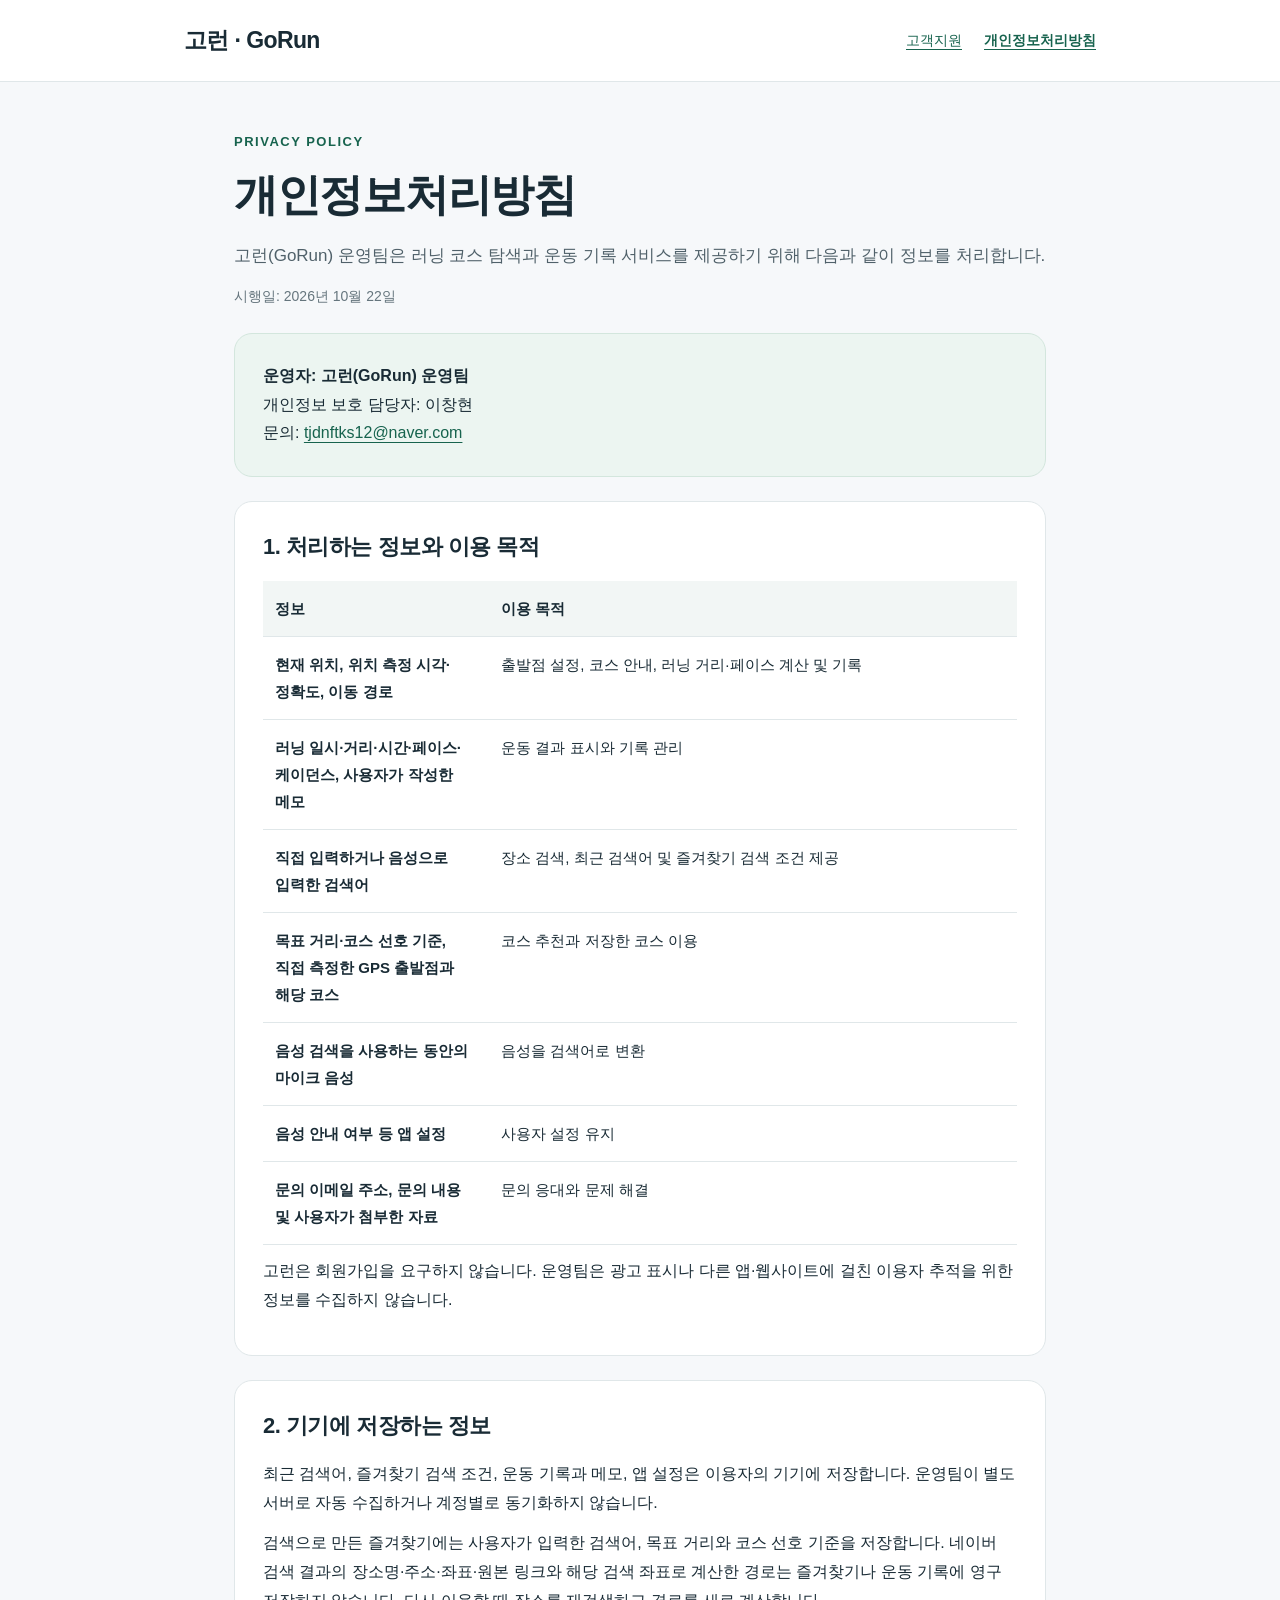
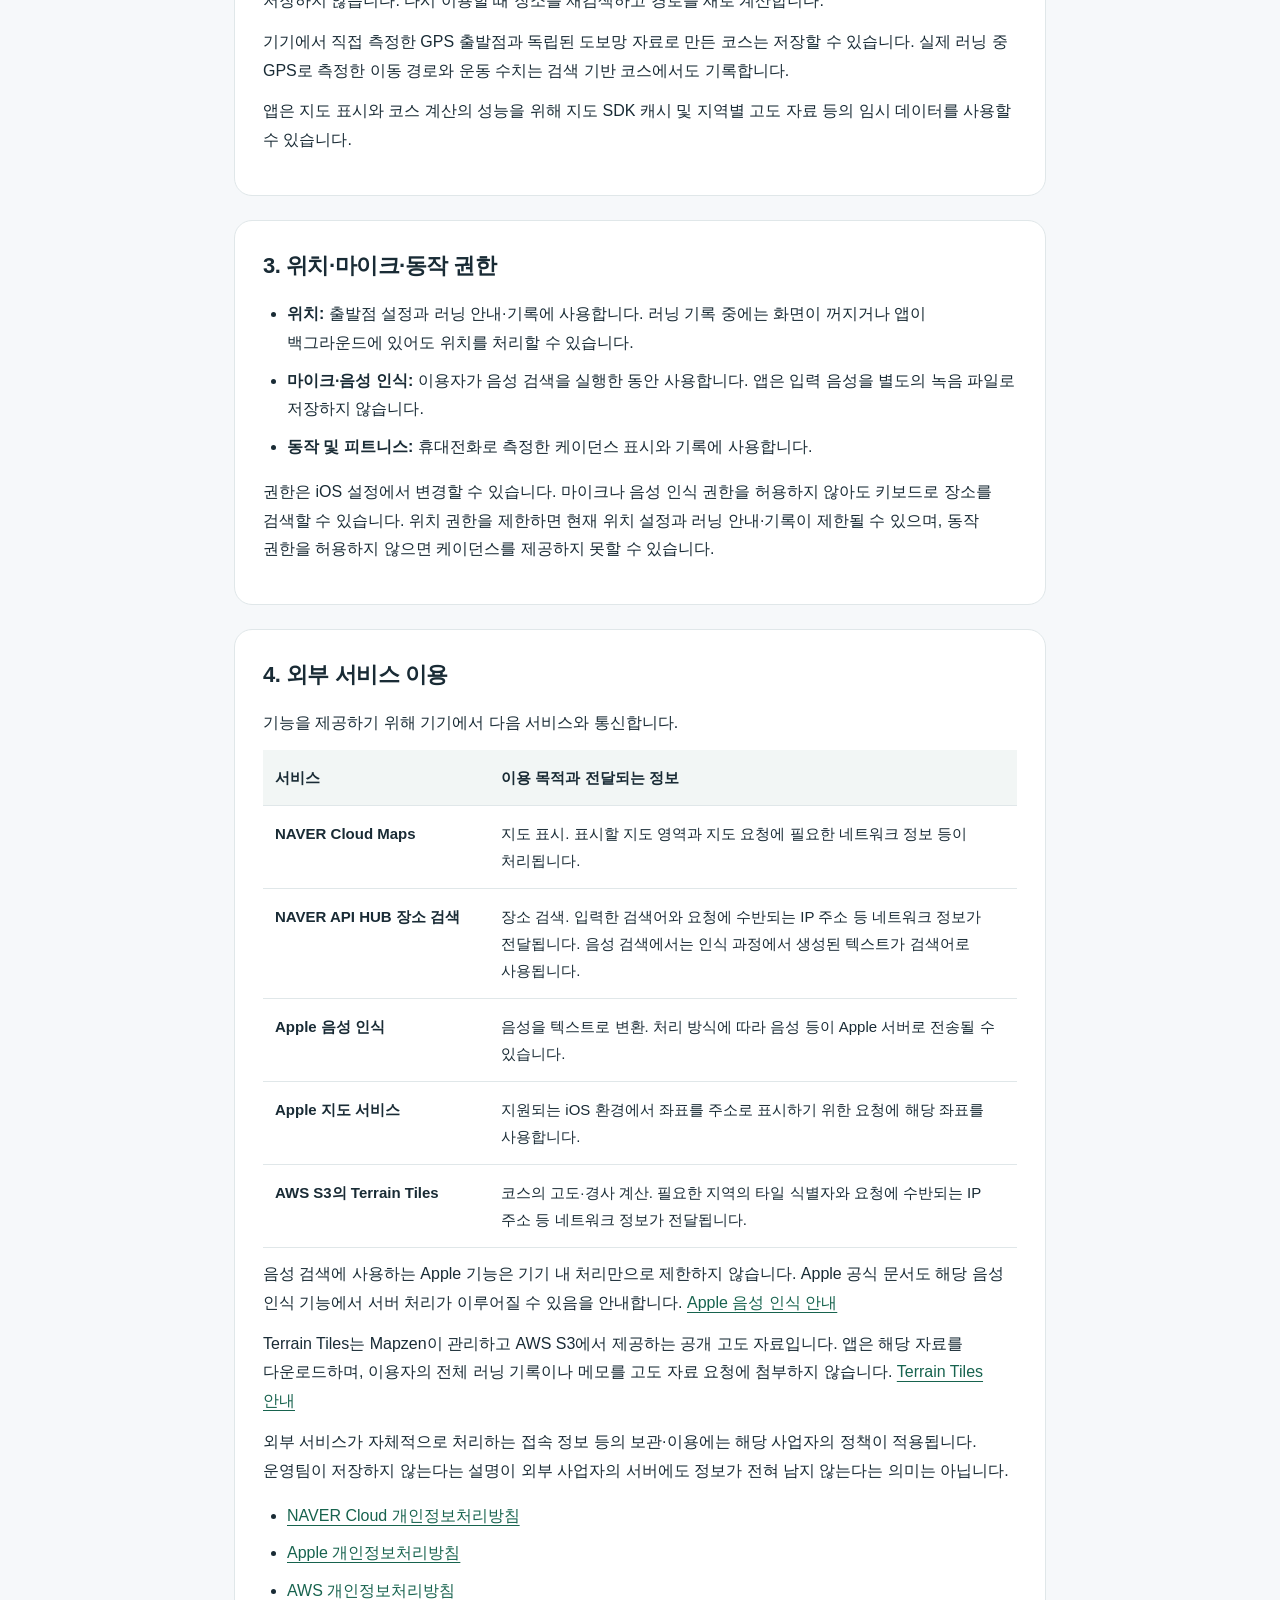
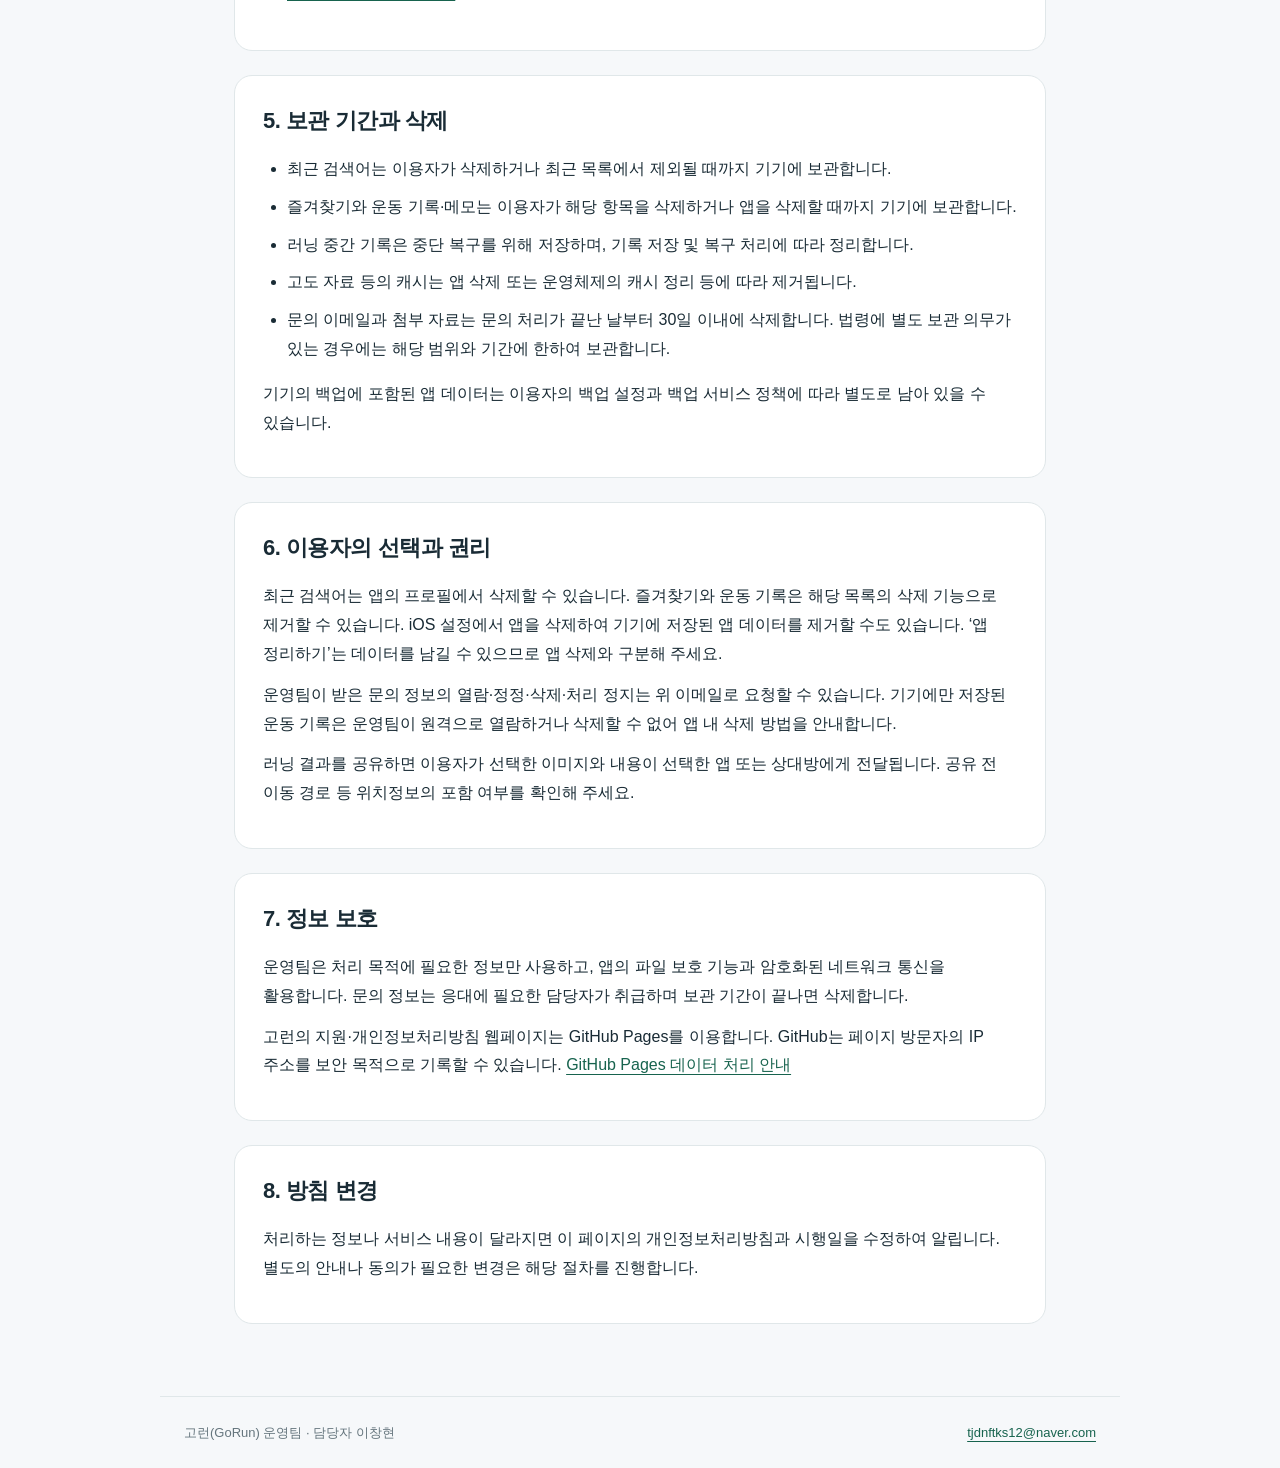
==== privacy.html @ a0dab5b0 "docs: 고런 개인정보처리방침과 고객지원 페이지 공개" ====
<!doctype html>
<html lang="ko"><head><meta charset="utf-8"><meta name="viewport" content="width=device-width, initial-scale=1"><title>개인정보처리방침 · 고런 GoRun</title><meta name="description" content="고런의 위치·음성 검색·운동 기록 처리, 기기 저장과 삭제, 외부 서비스 이용 및 개인정보 문의 안내."><meta name="color-scheme" content="light"><link rel="stylesheet" href="styles.css"></head>
<body><a class="skip" href="#main">본문으로 바로가기</a><header><nav aria-label="주 메뉴"><a class="brand" href="index.html">고런 · GoRun</a><div class="navlinks"><a href="support.html">고객지원</a><a href="privacy.html" aria-current="page">개인정보처리방침</a></div></nav></header><main id="main"><div class="eyebrow">PRIVACY POLICY</div><h1>개인정보처리방침</h1><p class="intro">고런(GoRun) 운영팀은 러닝 코스 탐색과 운동 기록 서비스를 제공하기 위해 다음과 같이 정보를 처리합니다.</p><p class="meta">시행일: 2026년 10월 22일</p><div class="panel contact"><strong>운영자: 고런(GoRun) 운영팀</strong><br>개인정보 보호 담당자: 이창현<br>문의: <a href="mailto:tjdnftks12@naver.com">tjdnftks12@naver.com</a></div><section><h2>1. 처리하는 정보와 이용 목적</h2><div class="scroll"><table><thead><tr><th scope="col">정보</th><th scope="col">이용 목적</th></tr></thead><tbody><tr><td>현재 위치, 위치 측정 시각·정확도, 이동 경로</td><td>출발점 설정, 코스 안내, 러닝 거리·페이스 계산 및 기록</td></tr><tr><td>러닝 일시·거리·시간·페이스·케이던스, 사용자가 작성한 메모</td><td>운동 결과 표시와 기록 관리</td></tr><tr><td>직접 입력하거나 음성으로 입력한 검색어</td><td>장소 검색, 최근 검색어 및 즐겨찾기 검색 조건 제공</td></tr><tr><td>목표 거리·코스 선호 기준, 직접 측정한 GPS 출발점과 해당 코스</td><td>코스 추천과 저장한 코스 이용</td></tr><tr><td>음성 검색을 사용하는 동안의 마이크 음성</td><td>음성을 검색어로 변환</td></tr><tr><td>음성 안내 여부 등 앱 설정</td><td>사용자 설정 유지</td></tr><tr><td>문의 이메일 주소, 문의 내용 및 사용자가 첨부한 자료</td><td>문의 응대와 문제 해결</td></tr></tbody></table></div><p>고런은 회원가입을 요구하지 않습니다. 운영팀은 광고 표시나 다른 앱·웹사이트에 걸친 이용자 추적을 위한 정보를 수집하지 않습니다.</p></section><section><h2>2. 기기에 저장하는 정보</h2><p>최근 검색어, 즐겨찾기 검색 조건, 운동 기록과 메모, 앱 설정은 이용자의 기기에 저장합니다. 운영팀이 별도 서버로 자동 수집하거나 계정별로 동기화하지 않습니다.</p><p>검색으로 만든 즐겨찾기에는 사용자가 입력한 검색어, 목표 거리와 코스 선호 기준을 저장합니다. 네이버 검색 결과의 장소명·주소·좌표·원본 링크와 해당 검색 좌표로 계산한 경로는 즐겨찾기나 운동 기록에 영구 저장하지 않습니다. 다시 이용할 때 장소를 재검색하고 경로를 새로 계산합니다.</p><p>기기에서 직접 측정한 GPS 출발점과 독립된 도보망 자료로 만든 코스는 저장할 수 있습니다. 실제 러닝 중 GPS로 측정한 이동 경로와 운동 수치는 검색 기반 코스에서도 기록합니다.</p><p>앱은 지도 표시와 코스 계산의 성능을 위해 지도 SDK 캐시 및 지역별 고도 자료 등의 임시 데이터를 사용할 수 있습니다.</p></section><section><h2>3. 위치·마이크·동작 권한</h2><ul><li><strong>위치:</strong> 출발점 설정과 러닝 안내·기록에 사용합니다. 러닝 기록 중에는 화면이 꺼지거나 앱이 백그라운드에 있어도 위치를 처리할 수 있습니다.</li><li><strong>마이크·음성 인식:</strong> 이용자가 음성 검색을 실행한 동안 사용합니다. 앱은 입력 음성을 별도의 녹음 파일로 저장하지 않습니다.</li><li><strong>동작 및 피트니스:</strong> 휴대전화로 측정한 케이던스 표시와 기록에 사용합니다.</li></ul><p>권한은 iOS 설정에서 변경할 수 있습니다. 마이크나 음성 인식 권한을 허용하지 않아도 키보드로 장소를 검색할 수 있습니다. 위치 권한을 제한하면 현재 위치 설정과 러닝 안내·기록이 제한될 수 있으며, 동작 권한을 허용하지 않으면 케이던스를 제공하지 못할 수 있습니다.</p></section><section><h2>4. 외부 서비스 이용</h2><p>기능을 제공하기 위해 기기에서 다음 서비스와 통신합니다.</p><div class="scroll"><table><thead><tr><th scope="col">서비스</th><th scope="col">이용 목적과 전달되는 정보</th></tr></thead><tbody>
<tr><td>NAVER Cloud Maps</td><td>지도 표시. 표시할 지도 영역과 지도 요청에 필요한 네트워크 정보 등이 처리됩니다.</td></tr>
<tr><td>NAVER API HUB 장소 검색</td><td>장소 검색. 입력한 검색어와 요청에 수반되는 IP 주소 등 네트워크 정보가 전달됩니다. 음성 검색에서는 인식 과정에서 생성된 텍스트가 검색어로 사용됩니다.</td></tr>
<tr><td>Apple 음성 인식</td><td>음성을 텍스트로 변환. 처리 방식에 따라 음성 등이 Apple 서버로 전송될 수 있습니다.</td></tr>
<tr><td>Apple 지도 서비스</td><td>지원되는 iOS 환경에서 좌표를 주소로 표시하기 위한 요청에 해당 좌표를 사용합니다.</td></tr>
<tr><td>AWS S3의 Terrain Tiles</td><td>코스의 고도·경사 계산. 필요한 지역의 타일 식별자와 요청에 수반되는 IP 주소 등 네트워크 정보가 전달됩니다.</td></tr>
</tbody></table></div><p>음성 검색에 사용하는 Apple 기능은 기기 내 처리만으로 제한하지 않습니다. Apple 공식 문서도 해당 음성 인식 기능에서 서버 처리가 이루어질 수 있음을 안내합니다. <a href="https://developer.apple.com/documentation/speech/asking-permission-to-use-speech-recognition">Apple 음성 인식 안내</a></p><p>Terrain Tiles는 Mapzen이 관리하고 AWS S3에서 제공하는 공개 고도 자료입니다. 앱은 해당 자료를 다운로드하며, 이용자의 전체 러닝 기록이나 메모를 고도 자료 요청에 첨부하지 않습니다. <a href="https://registry.opendata.aws/terrain-tiles/">Terrain Tiles 안내</a></p><p>외부 서비스가 자체적으로 처리하는 접속 정보 등의 보관·이용에는 해당 사업자의 정책이 적용됩니다. 운영팀이 저장하지 않는다는 설명이 외부 사업자의 서버에도 정보가 전혀 남지 않는다는 의미는 아닙니다.</p><ul><li><a href="https://privacy.navercloudcorp.com/ko/ncp/PrivacyPolicy/ncp-g">NAVER Cloud 개인정보처리방침</a></li><li><a href="https://www.apple.com/legal/privacy/kr/">Apple 개인정보처리방침</a></li><li><a href="https://aws.amazon.com/privacy/">AWS 개인정보처리방침</a></li></ul></section><section><h2>5. 보관 기간과 삭제</h2><ul><li>최근 검색어는 이용자가 삭제하거나 최근 목록에서 제외될 때까지 기기에 보관합니다.</li><li>즐겨찾기와 운동 기록·메모는 이용자가 해당 항목을 삭제하거나 앱을 삭제할 때까지 기기에 보관합니다.</li><li>러닝 중간 기록은 중단 복구를 위해 저장하며, 기록 저장 및 복구 처리에 따라 정리합니다.</li><li>고도 자료 등의 캐시는 앱 삭제 또는 운영체제의 캐시 정리 등에 따라 제거됩니다.</li><li>문의 이메일과 첨부 자료는 문의 처리가 끝난 날부터 30일 이내에 삭제합니다. 법령에 별도 보관 의무가 있는 경우에는 해당 범위와 기간에 한하여 보관합니다.</li></ul><p>기기의 백업에 포함된 앱 데이터는 이용자의 백업 설정과 백업 서비스 정책에 따라 별도로 남아 있을 수 있습니다.</p></section><section><h2>6. 이용자의 선택과 권리</h2><p>최근 검색어는 앱의 프로필에서 삭제할 수 있습니다. 즐겨찾기와 운동 기록은 해당 목록의 삭제 기능으로 제거할 수 있습니다. iOS 설정에서 앱을 삭제하여 기기에 저장된 앱 데이터를 제거할 수도 있습니다. ‘앱 정리하기’는 데이터를 남길 수 있으므로 앱 삭제와 구분해 주세요.</p><p>운영팀이 받은 문의 정보의 열람·정정·삭제·처리 정지는 위 이메일로 요청할 수 있습니다. 기기에만 저장된 운동 기록은 운영팀이 원격으로 열람하거나 삭제할 수 없어 앱 내 삭제 방법을 안내합니다.</p><p>러닝 결과를 공유하면 이용자가 선택한 이미지와 내용이 선택한 앱 또는 상대방에게 전달됩니다. 공유 전 이동 경로 등 위치정보의 포함 여부를 확인해 주세요.</p></section><section><h2>7. 정보 보호</h2><p>운영팀은 처리 목적에 필요한 정보만 사용하고, 앱의 파일 보호 기능과 암호화된 네트워크 통신을 활용합니다. 문의 정보는 응대에 필요한 담당자가 취급하며 보관 기간이 끝나면 삭제합니다.</p><p>고런의 지원·개인정보처리방침 웹페이지는 GitHub Pages를 이용합니다. GitHub는 페이지 방문자의 IP 주소를 보안 목적으로 기록할 수 있습니다. <a href="https://docs.github.com/en/pages/getting-started-with-github-pages/what-is-github-pages#data-collection">GitHub Pages 데이터 처리 안내</a></p></section><section><h2>8. 방침 변경</h2><p>처리하는 정보나 서비스 내용이 달라지면 이 페이지의 개인정보처리방침과 시행일을 수정하여 알립니다. 별도의 안내나 동의가 필요한 변경은 해당 절차를 진행합니다.</p></section></main><footer><span>고런(GoRun) 운영팀 · 담당자 이창현</span><a href="mailto:tjdnftks12@naver.com">tjdnftks12@naver.com</a></footer></body></html>
---- styles.css ----
*{box-sizing:border-box}html{scroll-behavior:smooth}body{margin:0;background:#f6f8fa;color:#192b35;font-family:-apple-system,BlinkMacSystemFont,"Apple SD Gothic Neo","Malgun Gothic",sans-serif;line-height:1.8;word-break:keep-all}a{color:#17634e;text-underline-offset:4px;overflow-wrap:anywhere}a:hover{color:#0d4234}a:focus-visible,summary:focus-visible{outline:3px solid #267e67;outline-offset:5px}header{background:#fff;border-bottom:1px solid #e0e7e9}nav{max-width:960px;margin:auto;padding:20px 24px;display:flex;align-items:center;justify-content:space-between;gap:20px;flex-wrap:wrap}.brand{font-weight:800;font-size:23px;letter-spacing:-.6px;text-decoration:none;color:#192b35}.navlinks{display:flex;gap:22px;font-size:14px}.navlinks a[aria-current=page]{font-weight:700}main{max-width:860px;margin:48px auto 72px;padding:0 24px}h1{font-size:clamp(30px,5vw,44px);letter-spacing:-1.3px;line-height:1.3;margin:12px 0 18px}h2{font-size:22px;line-height:1.5;letter-spacing:-.5px;margin:0 0 18px}h3{font-size:17px;margin:24px 0 10px}p{margin:12px 0}.eyebrow{color:#17634e;font-size:13px;font-weight:750;letter-spacing:1.5px}.intro{color:#50616a;font-size:17px}.meta{color:#65757d;font-size:14px}.panel,section{background:#fff;border:1px solid #e0e7e9;border-radius:18px;padding:28px;margin-top:24px}.contact{background:#ecf5f1;border-color:#d3e6dd}.email{font-size:clamp(19px,4vw,24px);font-weight:700}.grid{display:grid;grid-template-columns:1fr 1fr;gap:20px;margin-top:30px}.grid .panel{margin:0;text-decoration:none}.grid p{color:#50616a;font-size:15px}.arrow{font-size:22px}.scroll{overflow-x:auto}table{border-collapse:collapse;width:100%;font-size:15px}th,td{text-align:left;vertical-align:top;padding:14px 12px;border-bottom:1px solid #e0e7e9}th{background:#f2f6f5;font-weight:650}td:first-child{min-width:135px;width:30%;font-weight:600}ul,ol{padding-left:24px}li{margin:9px 0}details{border-top:1px solid #e0e7e9;padding:17px 0}details:last-child{padding-bottom:0}summary{font-size:17px;font-weight:650;cursor:pointer}details p{color:#50616a}.notice{border-left:3px solid #267e67;padding:8px 16px;background:#f3f8f5;color:#50616a;font-size:14px}footer{max-width:960px;margin:auto;padding:24px;border-top:1px solid #e0e7e9;color:#65757d;font-size:13px;display:flex;justify-content:space-between;gap:12px;flex-wrap:wrap}.skip{position:absolute;left:16px;top:-80px;padding:10px;background:#fff;z-index:3}.skip:focus{top:12px}@media(max-width:600px){main{margin-top:30px;padding:0 18px}section,.panel{padding:22px 18px;border-radius:14px}.grid{grid-template-columns:1fr}.navlinks{gap:16px}nav{padding:16px 18px}h2{font-size:20px}th,td{padding:12px 8px;font-size:14px}}@media(prefers-reduced-motion:reduce){html{scroll-behavior:auto}}
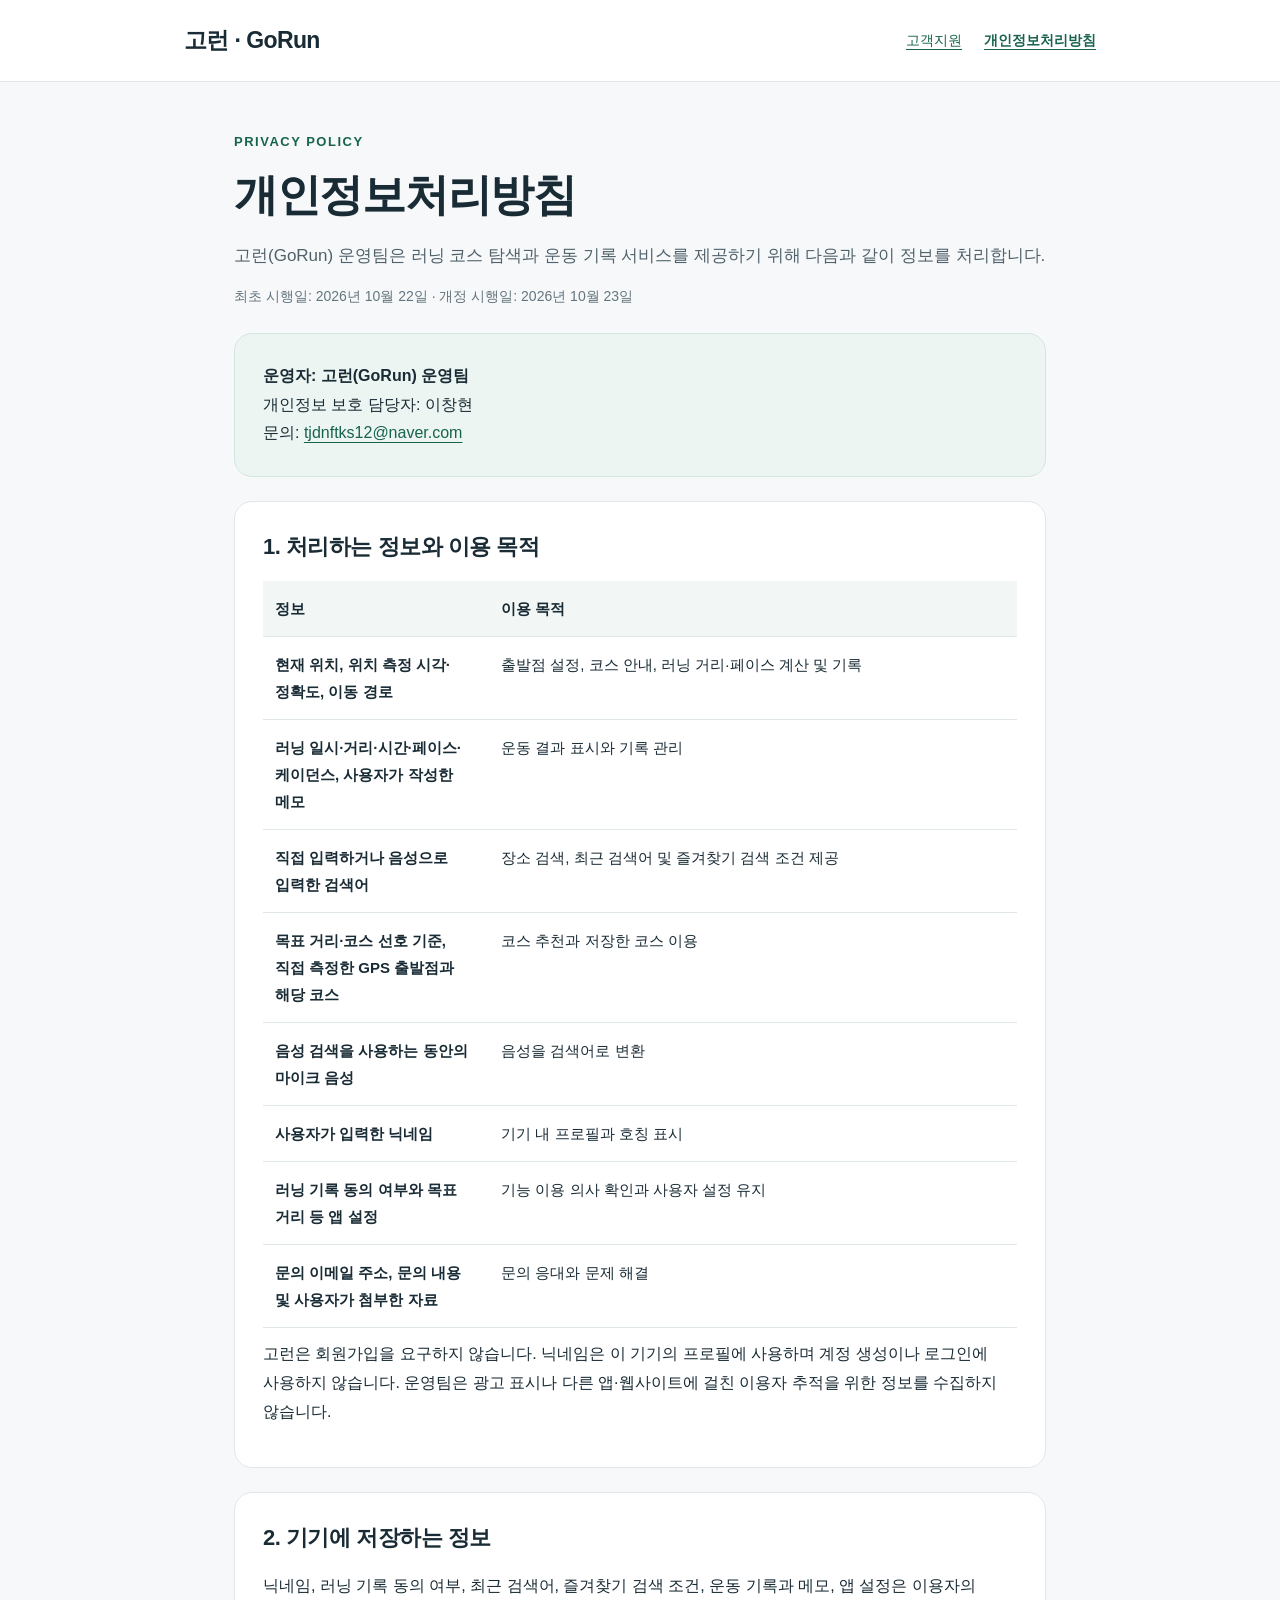
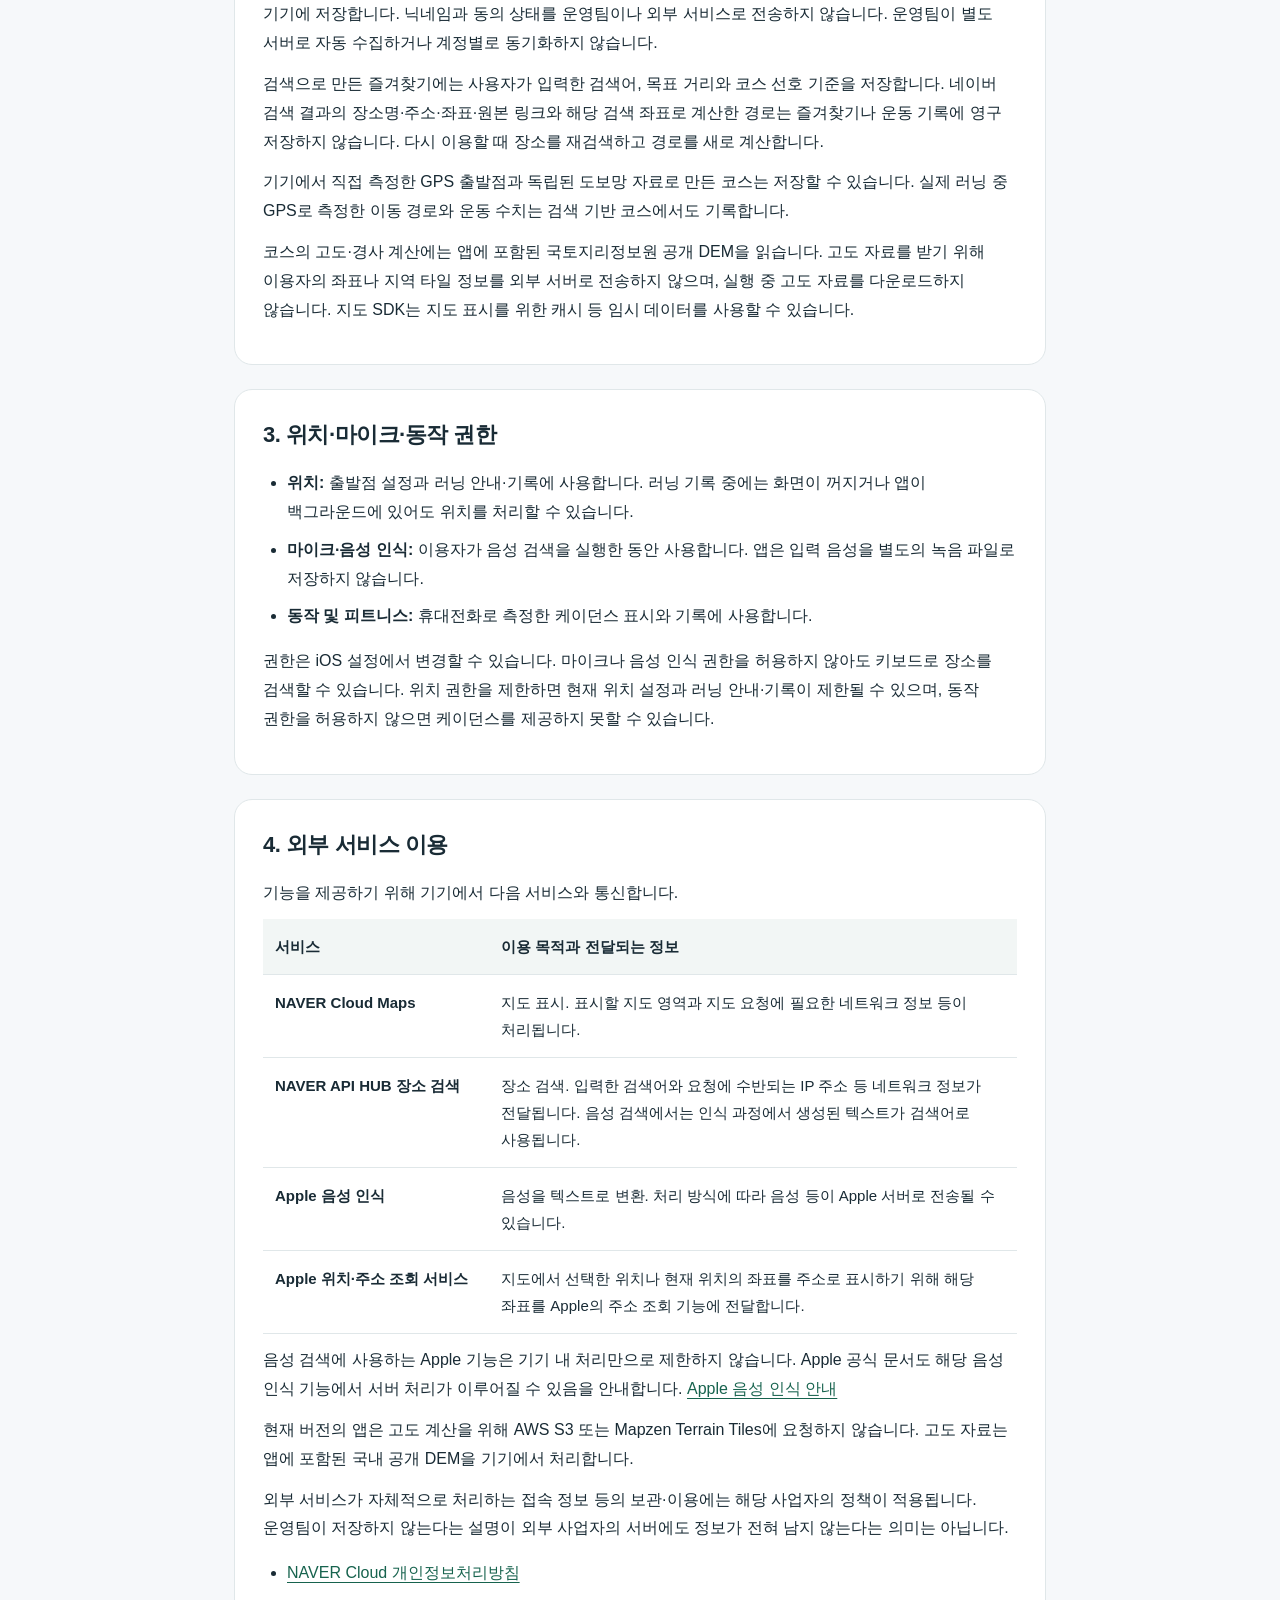
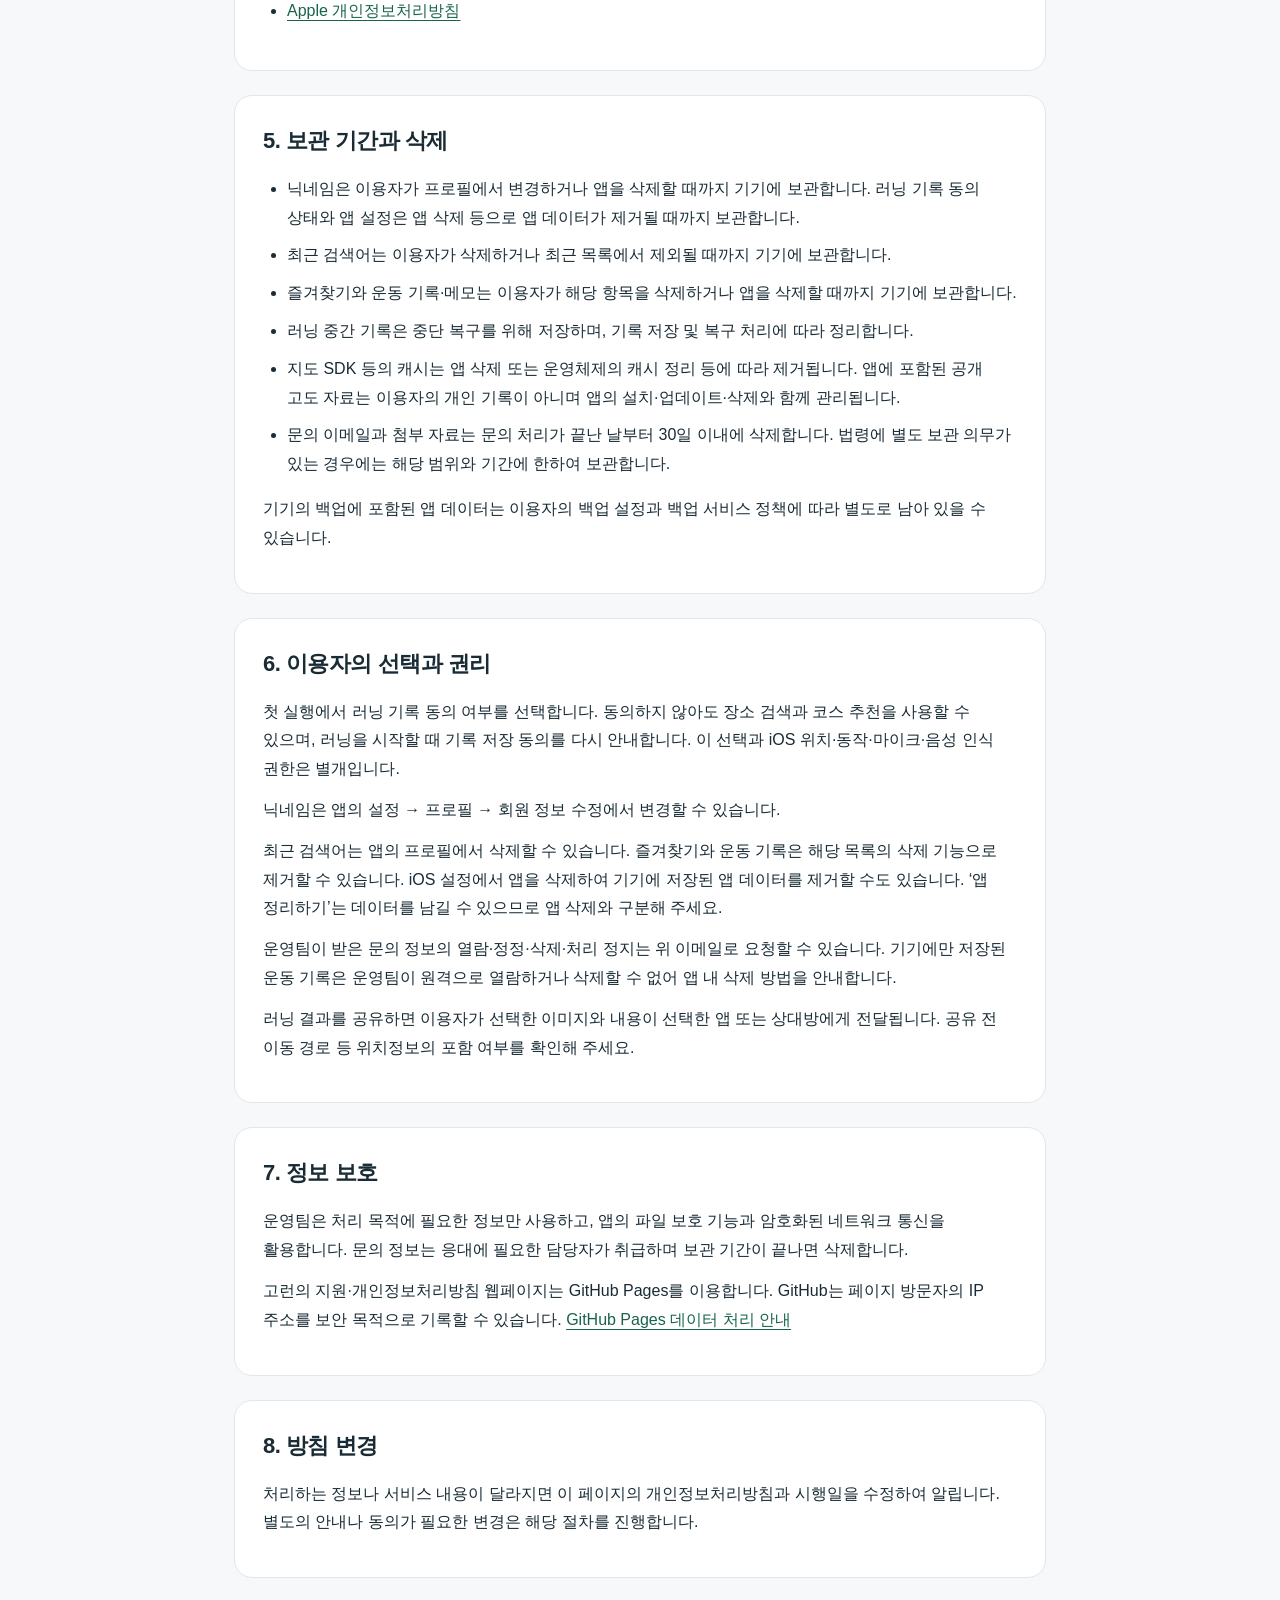
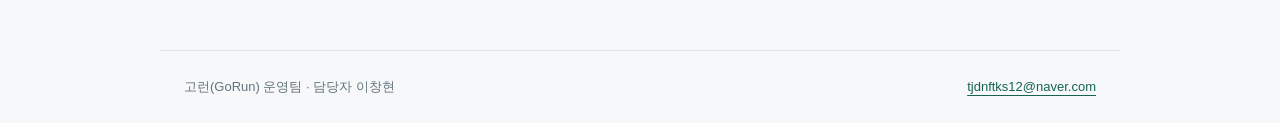
==== commit b40267f4: "docs: 현재 앱의 닉네임·동의·국내 고도 자료 안내 반영" ====
--- a/privacy.html
+++ b/privacy.html
@@ -1,9 +1,8 @@
 <!doctype html>
 <html lang="ko"><head><meta charset="utf-8"><meta name="viewport" content="width=device-width, initial-scale=1"><title>개인정보처리방침 · 고런 GoRun</title><meta name="description" content="고런의 위치·음성 검색·운동 기록 처리, 기기 저장과 삭제, 외부 서비스 이용 및 개인정보 문의 안내."><meta name="color-scheme" content="light"><link rel="stylesheet" href="styles.css"></head>
-<body><a class="skip" href="#main">본문으로 바로가기</a><header><nav aria-label="주 메뉴"><a class="brand" href="index.html">고런 · GoRun</a><div class="navlinks"><a href="support.html">고객지원</a><a href="privacy.html" aria-current="page">개인정보처리방침</a></div></nav></header><main id="main"><div class="eyebrow">PRIVACY POLICY</div><h1>개인정보처리방침</h1><p class="intro">고런(GoRun) 운영팀은 러닝 코스 탐색과 운동 기록 서비스를 제공하기 위해 다음과 같이 정보를 처리합니다.</p><p class="meta">시행일: 2026년 10월 22일</p><div class="panel contact"><strong>운영자: 고런(GoRun) 운영팀</strong><br>개인정보 보호 담당자: 이창현<br>문의: <a href="mailto:tjdnftks12@naver.com">tjdnftks12@naver.com</a></div><section><h2>1. 처리하는 정보와 이용 목적</h2><div class="scroll"><table><thead><tr><th scope="col">정보</th><th scope="col">이용 목적</th></tr></thead><tbody><tr><td>현재 위치, 위치 측정 시각·정확도, 이동 경로</td><td>출발점 설정, 코스 안내, 러닝 거리·페이스 계산 및 기록</td></tr><tr><td>러닝 일시·거리·시간·페이스·케이던스, 사용자가 작성한 메모</td><td>운동 결과 표시와 기록 관리</td></tr><tr><td>직접 입력하거나 음성으로 입력한 검색어</td><td>장소 검색, 최근 검색어 및 즐겨찾기 검색 조건 제공</td></tr><tr><td>목표 거리·코스 선호 기준, 직접 측정한 GPS 출발점과 해당 코스</td><td>코스 추천과 저장한 코스 이용</td></tr><tr><td>음성 검색을 사용하는 동안의 마이크 음성</td><td>음성을 검색어로 변환</td></tr><tr><td>음성 안내 여부 등 앱 설정</td><td>사용자 설정 유지</td></tr><tr><td>문의 이메일 주소, 문의 내용 및 사용자가 첨부한 자료</td><td>문의 응대와 문제 해결</td></tr></tbody></table></div><p>고런은 회원가입을 요구하지 않습니다. 운영팀은 광고 표시나 다른 앱·웹사이트에 걸친 이용자 추적을 위한 정보를 수집하지 않습니다.</p></section><section><h2>2. 기기에 저장하는 정보</h2><p>최근 검색어, 즐겨찾기 검색 조건, 운동 기록과 메모, 앱 설정은 이용자의 기기에 저장합니다. 운영팀이 별도 서버로 자동 수집하거나 계정별로 동기화하지 않습니다.</p><p>검색으로 만든 즐겨찾기에는 사용자가 입력한 검색어, 목표 거리와 코스 선호 기준을 저장합니다. 네이버 검색 결과의 장소명·주소·좌표·원본 링크와 해당 검색 좌표로 계산한 경로는 즐겨찾기나 운동 기록에 영구 저장하지 않습니다. 다시 이용할 때 장소를 재검색하고 경로를 새로 계산합니다.</p><p>기기에서 직접 측정한 GPS 출발점과 독립된 도보망 자료로 만든 코스는 저장할 수 있습니다. 실제 러닝 중 GPS로 측정한 이동 경로와 운동 수치는 검색 기반 코스에서도 기록합니다.</p><p>앱은 지도 표시와 코스 계산의 성능을 위해 지도 SDK 캐시 및 지역별 고도 자료 등의 임시 데이터를 사용할 수 있습니다.</p></section><section><h2>3. 위치·마이크·동작 권한</h2><ul><li><strong>위치:</strong> 출발점 설정과 러닝 안내·기록에 사용합니다. 러닝 기록 중에는 화면이 꺼지거나 앱이 백그라운드에 있어도 위치를 처리할 수 있습니다.</li><li><strong>마이크·음성 인식:</strong> 이용자가 음성 검색을 실행한 동안 사용합니다. 앱은 입력 음성을 별도의 녹음 파일로 저장하지 않습니다.</li><li><strong>동작 및 피트니스:</strong> 휴대전화로 측정한 케이던스 표시와 기록에 사용합니다.</li></ul><p>권한은 iOS 설정에서 변경할 수 있습니다. 마이크나 음성 인식 권한을 허용하지 않아도 키보드로 장소를 검색할 수 있습니다. 위치 권한을 제한하면 현재 위치 설정과 러닝 안내·기록이 제한될 수 있으며, 동작 권한을 허용하지 않으면 케이던스를 제공하지 못할 수 있습니다.</p></section><section><h2>4. 외부 서비스 이용</h2><p>기능을 제공하기 위해 기기에서 다음 서비스와 통신합니다.</p><div class="scroll"><table><thead><tr><th scope="col">서비스</th><th scope="col">이용 목적과 전달되는 정보</th></tr></thead><tbody>
+<body><a class="skip" href="#main">본문으로 바로가기</a><header><nav aria-label="주 메뉴"><a class="brand" href="index.html">고런 · GoRun</a><div class="navlinks"><a href="support.html">고객지원</a><a href="privacy.html" aria-current="page">개인정보처리방침</a></div></nav></header><main id="main"><div class="eyebrow">PRIVACY POLICY</div><h1>개인정보처리방침</h1><p class="intro">고런(GoRun) 운영팀은 러닝 코스 탐색과 운동 기록 서비스를 제공하기 위해 다음과 같이 정보를 처리합니다.</p><p class="meta">최초 시행일: 2026년 10월 22일 · 개정 시행일: 2026년 10월 23일</p><div class="panel contact"><strong>운영자: 고런(GoRun) 운영팀</strong><br>개인정보 보호 담당자: 이창현<br>문의: <a href="mailto:tjdnftks12@naver.com">tjdnftks12@naver.com</a></div><section><h2>1. 처리하는 정보와 이용 목적</h2><div class="scroll"><table><thead><tr><th scope="col">정보</th><th scope="col">이용 목적</th></tr></thead><tbody><tr><td>현재 위치, 위치 측정 시각·정확도, 이동 경로</td><td>출발점 설정, 코스 안내, 러닝 거리·페이스 계산 및 기록</td></tr><tr><td>러닝 일시·거리·시간·페이스·케이던스, 사용자가 작성한 메모</td><td>운동 결과 표시와 기록 관리</td></tr><tr><td>직접 입력하거나 음성으로 입력한 검색어</td><td>장소 검색, 최근 검색어 및 즐겨찾기 검색 조건 제공</td></tr><tr><td>목표 거리·코스 선호 기준, 직접 측정한 GPS 출발점과 해당 코스</td><td>코스 추천과 저장한 코스 이용</td></tr><tr><td>음성 검색을 사용하는 동안의 마이크 음성</td><td>음성을 검색어로 변환</td></tr><tr><td>사용자가 입력한 닉네임</td><td>기기 내 프로필과 호칭 표시</td></tr><tr><td>러닝 기록 동의 여부와 목표 거리 등 앱 설정</td><td>기능 이용 의사 확인과 사용자 설정 유지</td></tr><tr><td>문의 이메일 주소, 문의 내용 및 사용자가 첨부한 자료</td><td>문의 응대와 문제 해결</td></tr></tbody></table></div><p>고런은 회원가입을 요구하지 않습니다. 닉네임은 이 기기의 프로필에 사용하며 계정 생성이나 로그인에 사용하지 않습니다. 운영팀은 광고 표시나 다른 앱·웹사이트에 걸친 이용자 추적을 위한 정보를 수집하지 않습니다.</p></section><section><h2>2. 기기에 저장하는 정보</h2><p>닉네임, 러닝 기록 동의 여부, 최근 검색어, 즐겨찾기 검색 조건, 운동 기록과 메모, 앱 설정은 이용자의 기기에 저장합니다. 닉네임과 동의 상태를 운영팀이나 외부 서비스로 전송하지 않습니다. 운영팀이 별도 서버로 자동 수집하거나 계정별로 동기화하지 않습니다.</p><p>검색으로 만든 즐겨찾기에는 사용자가 입력한 검색어, 목표 거리와 코스 선호 기준을 저장합니다. 네이버 검색 결과의 장소명·주소·좌표·원본 링크와 해당 검색 좌표로 계산한 경로는 즐겨찾기나 운동 기록에 영구 저장하지 않습니다. 다시 이용할 때 장소를 재검색하고 경로를 새로 계산합니다.</p><p>기기에서 직접 측정한 GPS 출발점과 독립된 도보망 자료로 만든 코스는 저장할 수 있습니다. 실제 러닝 중 GPS로 측정한 이동 경로와 운동 수치는 검색 기반 코스에서도 기록합니다.</p><p>코스의 고도·경사 계산에는 앱에 포함된 국토지리정보원 공개 DEM을 읽습니다. 고도 자료를 받기 위해 이용자의 좌표나 지역 타일 정보를 외부 서버로 전송하지 않으며, 실행 중 고도 자료를 다운로드하지 않습니다. 지도 SDK는 지도 표시를 위한 캐시 등 임시 데이터를 사용할 수 있습니다.</p></section><section><h2>3. 위치·마이크·동작 권한</h2><ul><li><strong>위치:</strong> 출발점 설정과 러닝 안내·기록에 사용합니다. 러닝 기록 중에는 화면이 꺼지거나 앱이 백그라운드에 있어도 위치를 처리할 수 있습니다.</li><li><strong>마이크·음성 인식:</strong> 이용자가 음성 검색을 실행한 동안 사용합니다. 앱은 입력 음성을 별도의 녹음 파일로 저장하지 않습니다.</li><li><strong>동작 및 피트니스:</strong> 휴대전화로 측정한 케이던스 표시와 기록에 사용합니다.</li></ul><p>권한은 iOS 설정에서 변경할 수 있습니다. 마이크나 음성 인식 권한을 허용하지 않아도 키보드로 장소를 검색할 수 있습니다. 위치 권한을 제한하면 현재 위치 설정과 러닝 안내·기록이 제한될 수 있으며, 동작 권한을 허용하지 않으면 케이던스를 제공하지 못할 수 있습니다.</p></section><section><h2>4. 외부 서비스 이용</h2><p>기능을 제공하기 위해 기기에서 다음 서비스와 통신합니다.</p><div class="scroll"><table><thead><tr><th scope="col">서비스</th><th scope="col">이용 목적과 전달되는 정보</th></tr></thead><tbody>
 <tr><td>NAVER Cloud Maps</td><td>지도 표시. 표시할 지도 영역과 지도 요청에 필요한 네트워크 정보 등이 처리됩니다.</td></tr>
 <tr><td>NAVER API HUB 장소 검색</td><td>장소 검색. 입력한 검색어와 요청에 수반되는 IP 주소 등 네트워크 정보가 전달됩니다. 음성 검색에서는 인식 과정에서 생성된 텍스트가 검색어로 사용됩니다.</td></tr>
 <tr><td>Apple 음성 인식</td><td>음성을 텍스트로 변환. 처리 방식에 따라 음성 등이 Apple 서버로 전송될 수 있습니다.</td></tr>
-<tr><td>Apple 지도 서비스</td><td>지원되는 iOS 환경에서 좌표를 주소로 표시하기 위한 요청에 해당 좌표를 사용합니다.</td></tr>
-<tr><td>AWS S3의 Terrain Tiles</td><td>코스의 고도·경사 계산. 필요한 지역의 타일 식별자와 요청에 수반되는 IP 주소 등 네트워크 정보가 전달됩니다.</td></tr>
-</tbody></table></div><p>음성 검색에 사용하는 Apple 기능은 기기 내 처리만으로 제한하지 않습니다. Apple 공식 문서도 해당 음성 인식 기능에서 서버 처리가 이루어질 수 있음을 안내합니다. <a href="https://developer.apple.com/documentation/speech/asking-permission-to-use-speech-recognition">Apple 음성 인식 안내</a></p><p>Terrain Tiles는 Mapzen이 관리하고 AWS S3에서 제공하는 공개 고도 자료입니다. 앱은 해당 자료를 다운로드하며, 이용자의 전체 러닝 기록이나 메모를 고도 자료 요청에 첨부하지 않습니다. <a href="https://registry.opendata.aws/terrain-tiles/">Terrain Tiles 안내</a></p><p>외부 서비스가 자체적으로 처리하는 접속 정보 등의 보관·이용에는 해당 사업자의 정책이 적용됩니다. 운영팀이 저장하지 않는다는 설명이 외부 사업자의 서버에도 정보가 전혀 남지 않는다는 의미는 아닙니다.</p><ul><li><a href="https://privacy.navercloudcorp.com/ko/ncp/PrivacyPolicy/ncp-g">NAVER Cloud 개인정보처리방침</a></li><li><a href="https://www.apple.com/legal/privacy/kr/">Apple 개인정보처리방침</a></li><li><a href="https://aws.amazon.com/privacy/">AWS 개인정보처리방침</a></li></ul></section><section><h2>5. 보관 기간과 삭제</h2><ul><li>최근 검색어는 이용자가 삭제하거나 최근 목록에서 제외될 때까지 기기에 보관합니다.</li><li>즐겨찾기와 운동 기록·메모는 이용자가 해당 항목을 삭제하거나 앱을 삭제할 때까지 기기에 보관합니다.</li><li>러닝 중간 기록은 중단 복구를 위해 저장하며, 기록 저장 및 복구 처리에 따라 정리합니다.</li><li>고도 자료 등의 캐시는 앱 삭제 또는 운영체제의 캐시 정리 등에 따라 제거됩니다.</li><li>문의 이메일과 첨부 자료는 문의 처리가 끝난 날부터 30일 이내에 삭제합니다. 법령에 별도 보관 의무가 있는 경우에는 해당 범위와 기간에 한하여 보관합니다.</li></ul><p>기기의 백업에 포함된 앱 데이터는 이용자의 백업 설정과 백업 서비스 정책에 따라 별도로 남아 있을 수 있습니다.</p></section><section><h2>6. 이용자의 선택과 권리</h2><p>최근 검색어는 앱의 프로필에서 삭제할 수 있습니다. 즐겨찾기와 운동 기록은 해당 목록의 삭제 기능으로 제거할 수 있습니다. iOS 설정에서 앱을 삭제하여 기기에 저장된 앱 데이터를 제거할 수도 있습니다. ‘앱 정리하기’는 데이터를 남길 수 있으므로 앱 삭제와 구분해 주세요.</p><p>운영팀이 받은 문의 정보의 열람·정정·삭제·처리 정지는 위 이메일로 요청할 수 있습니다. 기기에만 저장된 운동 기록은 운영팀이 원격으로 열람하거나 삭제할 수 없어 앱 내 삭제 방법을 안내합니다.</p><p>러닝 결과를 공유하면 이용자가 선택한 이미지와 내용이 선택한 앱 또는 상대방에게 전달됩니다. 공유 전 이동 경로 등 위치정보의 포함 여부를 확인해 주세요.</p></section><section><h2>7. 정보 보호</h2><p>운영팀은 처리 목적에 필요한 정보만 사용하고, 앱의 파일 보호 기능과 암호화된 네트워크 통신을 활용합니다. 문의 정보는 응대에 필요한 담당자가 취급하며 보관 기간이 끝나면 삭제합니다.</p><p>고런의 지원·개인정보처리방침 웹페이지는 GitHub Pages를 이용합니다. GitHub는 페이지 방문자의 IP 주소를 보안 목적으로 기록할 수 있습니다. <a href="https://docs.github.com/en/pages/getting-started-with-github-pages/what-is-github-pages#data-collection">GitHub Pages 데이터 처리 안내</a></p></section><section><h2>8. 방침 변경</h2><p>처리하는 정보나 서비스 내용이 달라지면 이 페이지의 개인정보처리방침과 시행일을 수정하여 알립니다. 별도의 안내나 동의가 필요한 변경은 해당 절차를 진행합니다.</p></section></main><footer><span>고런(GoRun) 운영팀 · 담당자 이창현</span><a href="mailto:tjdnftks12@naver.com">tjdnftks12@naver.com</a></footer></body></html>+<tr><td>Apple 위치·주소 조회 서비스</td><td>지도에서 선택한 위치나 현재 위치의 좌표를 주소로 표시하기 위해 해당 좌표를 Apple의 주소 조회 기능에 전달합니다.</td></tr>
+</tbody></table></div><p>음성 검색에 사용하는 Apple 기능은 기기 내 처리만으로 제한하지 않습니다. Apple 공식 문서도 해당 음성 인식 기능에서 서버 처리가 이루어질 수 있음을 안내합니다. <a href="https://developer.apple.com/documentation/speech/asking-permission-to-use-speech-recognition">Apple 음성 인식 안내</a></p><p>현재 버전의 앱은 고도 계산을 위해 AWS S3 또는 Mapzen Terrain Tiles에 요청하지 않습니다. 고도 자료는 앱에 포함된 국내 공개 DEM을 기기에서 처리합니다.</p><p>외부 서비스가 자체적으로 처리하는 접속 정보 등의 보관·이용에는 해당 사업자의 정책이 적용됩니다. 운영팀이 저장하지 않는다는 설명이 외부 사업자의 서버에도 정보가 전혀 남지 않는다는 의미는 아닙니다.</p><ul><li><a href="https://privacy.navercloudcorp.com/ko/ncp/PrivacyPolicy/ncp-g">NAVER Cloud 개인정보처리방침</a></li><li><a href="https://www.apple.com/legal/privacy/kr/">Apple 개인정보처리방침</a></li></ul></section><section><h2>5. 보관 기간과 삭제</h2><ul><li>닉네임은 이용자가 프로필에서 변경하거나 앱을 삭제할 때까지 기기에 보관합니다. 러닝 기록 동의 상태와 앱 설정은 앱 삭제 등으로 앱 데이터가 제거될 때까지 보관합니다.</li><li>최근 검색어는 이용자가 삭제하거나 최근 목록에서 제외될 때까지 기기에 보관합니다.</li><li>즐겨찾기와 운동 기록·메모는 이용자가 해당 항목을 삭제하거나 앱을 삭제할 때까지 기기에 보관합니다.</li><li>러닝 중간 기록은 중단 복구를 위해 저장하며, 기록 저장 및 복구 처리에 따라 정리합니다.</li><li>지도 SDK 등의 캐시는 앱 삭제 또는 운영체제의 캐시 정리 등에 따라 제거됩니다. 앱에 포함된 공개 고도 자료는 이용자의 개인 기록이 아니며 앱의 설치·업데이트·삭제와 함께 관리됩니다.</li><li>문의 이메일과 첨부 자료는 문의 처리가 끝난 날부터 30일 이내에 삭제합니다. 법령에 별도 보관 의무가 있는 경우에는 해당 범위와 기간에 한하여 보관합니다.</li></ul><p>기기의 백업에 포함된 앱 데이터는 이용자의 백업 설정과 백업 서비스 정책에 따라 별도로 남아 있을 수 있습니다.</p></section><section><h2>6. 이용자의 선택과 권리</h2><p>첫 실행에서 러닝 기록 동의 여부를 선택합니다. 동의하지 않아도 장소 검색과 코스 추천을 사용할 수 있으며, 러닝을 시작할 때 기록 저장 동의를 다시 안내합니다. 이 선택과 iOS 위치·동작·마이크·음성 인식 권한은 별개입니다.</p><p>닉네임은 앱의 설정 → 프로필 → 회원 정보 수정에서 변경할 수 있습니다.</p><p>최근 검색어는 앱의 프로필에서 삭제할 수 있습니다. 즐겨찾기와 운동 기록은 해당 목록의 삭제 기능으로 제거할 수 있습니다. iOS 설정에서 앱을 삭제하여 기기에 저장된 앱 데이터를 제거할 수도 있습니다. ‘앱 정리하기’는 데이터를 남길 수 있으므로 앱 삭제와 구분해 주세요.</p><p>운영팀이 받은 문의 정보의 열람·정정·삭제·처리 정지는 위 이메일로 요청할 수 있습니다. 기기에만 저장된 운동 기록은 운영팀이 원격으로 열람하거나 삭제할 수 없어 앱 내 삭제 방법을 안내합니다.</p><p>러닝 결과를 공유하면 이용자가 선택한 이미지와 내용이 선택한 앱 또는 상대방에게 전달됩니다. 공유 전 이동 경로 등 위치정보의 포함 여부를 확인해 주세요.</p></section><section><h2>7. 정보 보호</h2><p>운영팀은 처리 목적에 필요한 정보만 사용하고, 앱의 파일 보호 기능과 암호화된 네트워크 통신을 활용합니다. 문의 정보는 응대에 필요한 담당자가 취급하며 보관 기간이 끝나면 삭제합니다.</p><p>고런의 지원·개인정보처리방침 웹페이지는 GitHub Pages를 이용합니다. GitHub는 페이지 방문자의 IP 주소를 보안 목적으로 기록할 수 있습니다. <a href="https://docs.github.com/en/pages/getting-started-with-github-pages/what-is-github-pages#data-collection">GitHub Pages 데이터 처리 안내</a></p></section><section><h2>8. 방침 변경</h2><p>처리하는 정보나 서비스 내용이 달라지면 이 페이지의 개인정보처리방침과 시행일을 수정하여 알립니다. 별도의 안내나 동의가 필요한 변경은 해당 절차를 진행합니다.</p></section></main><footer><span>고런(GoRun) 운영팀 · 담당자 이창현</span><a href="mailto:tjdnftks12@naver.com">tjdnftks12@naver.com</a></footer></body></html>
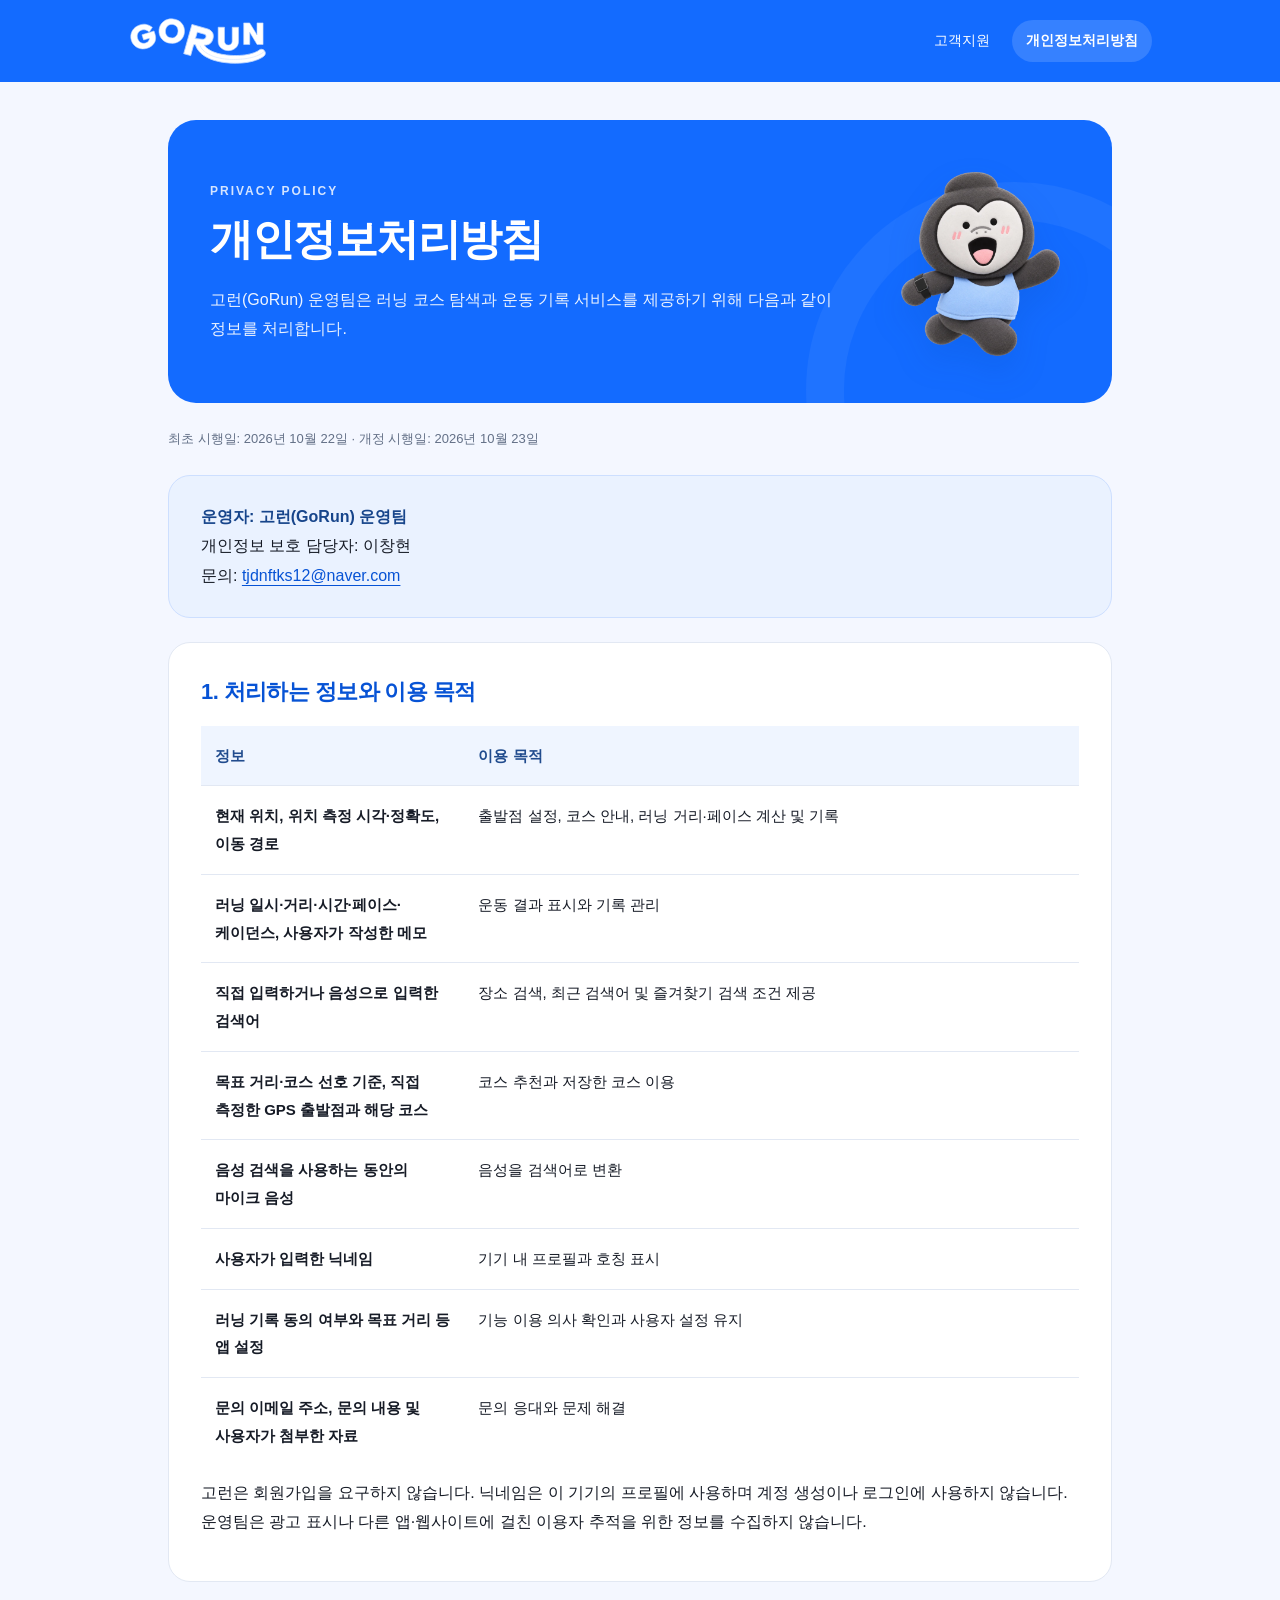
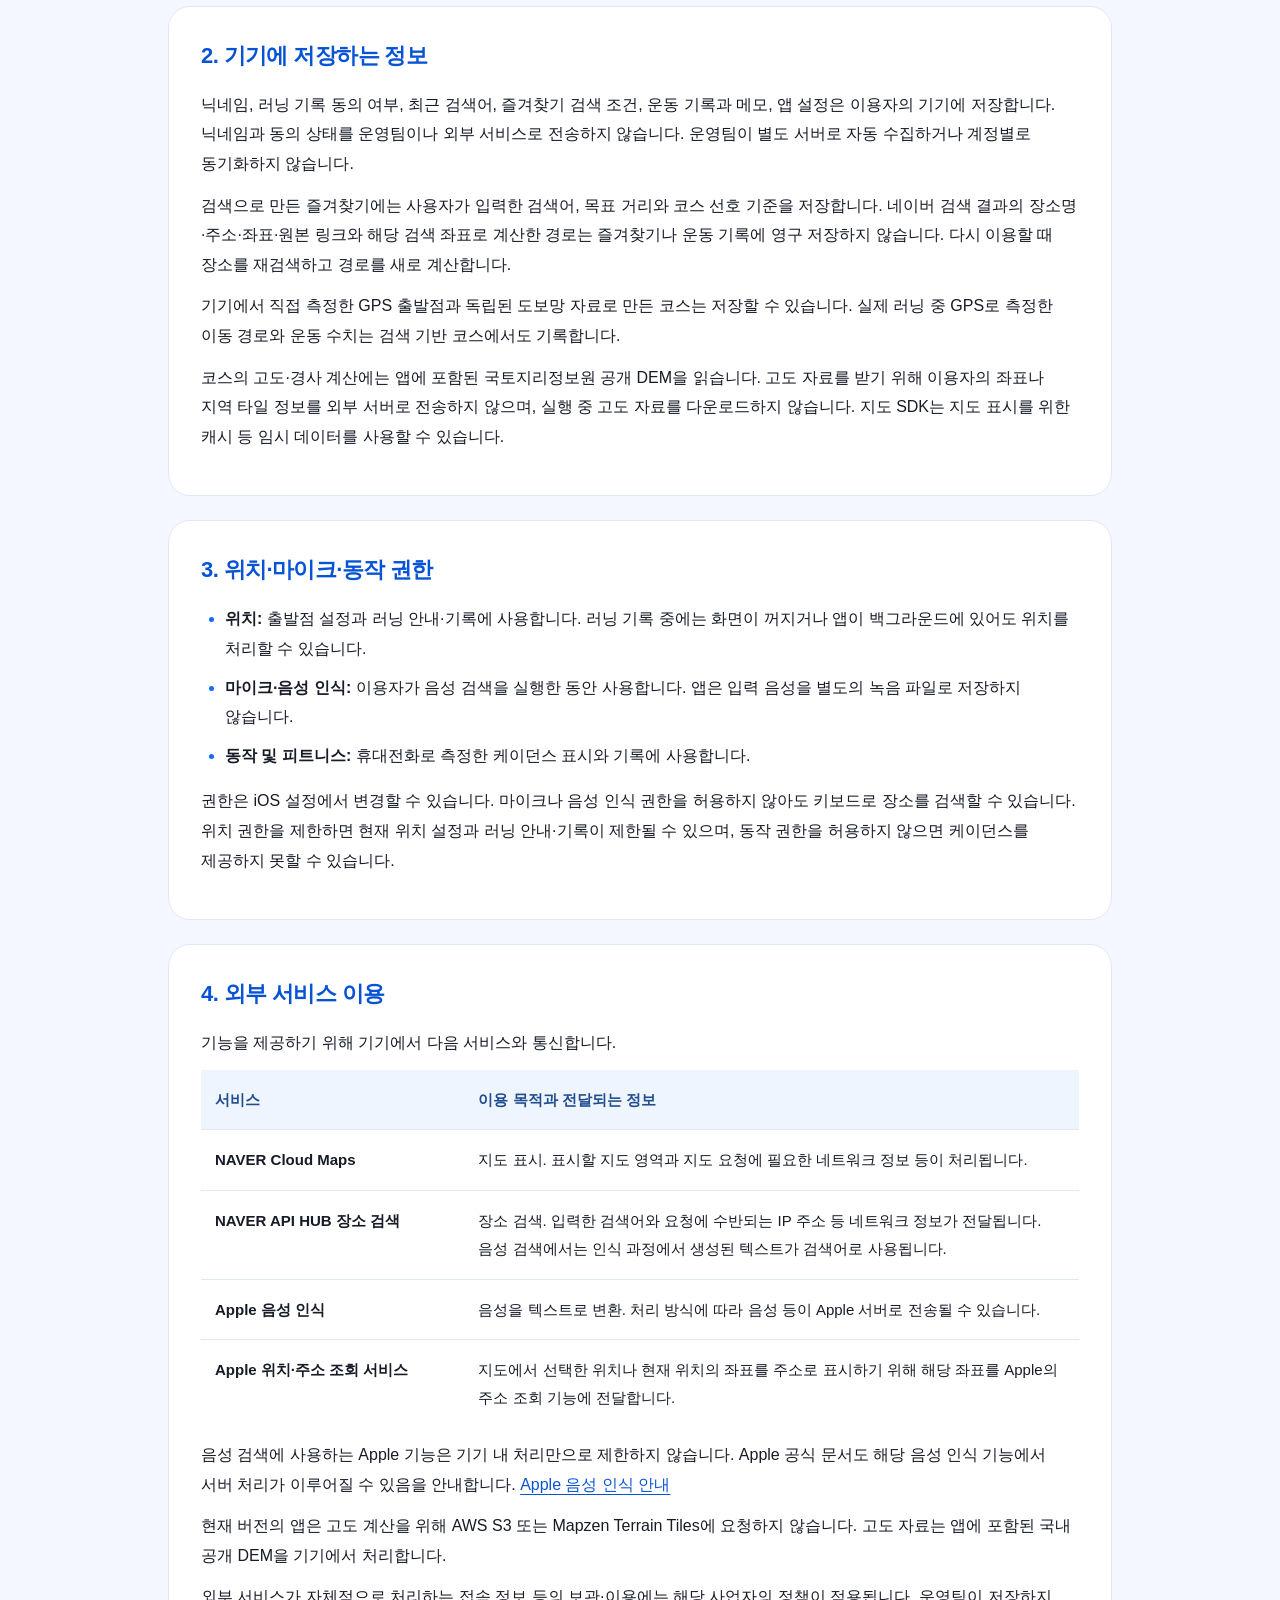
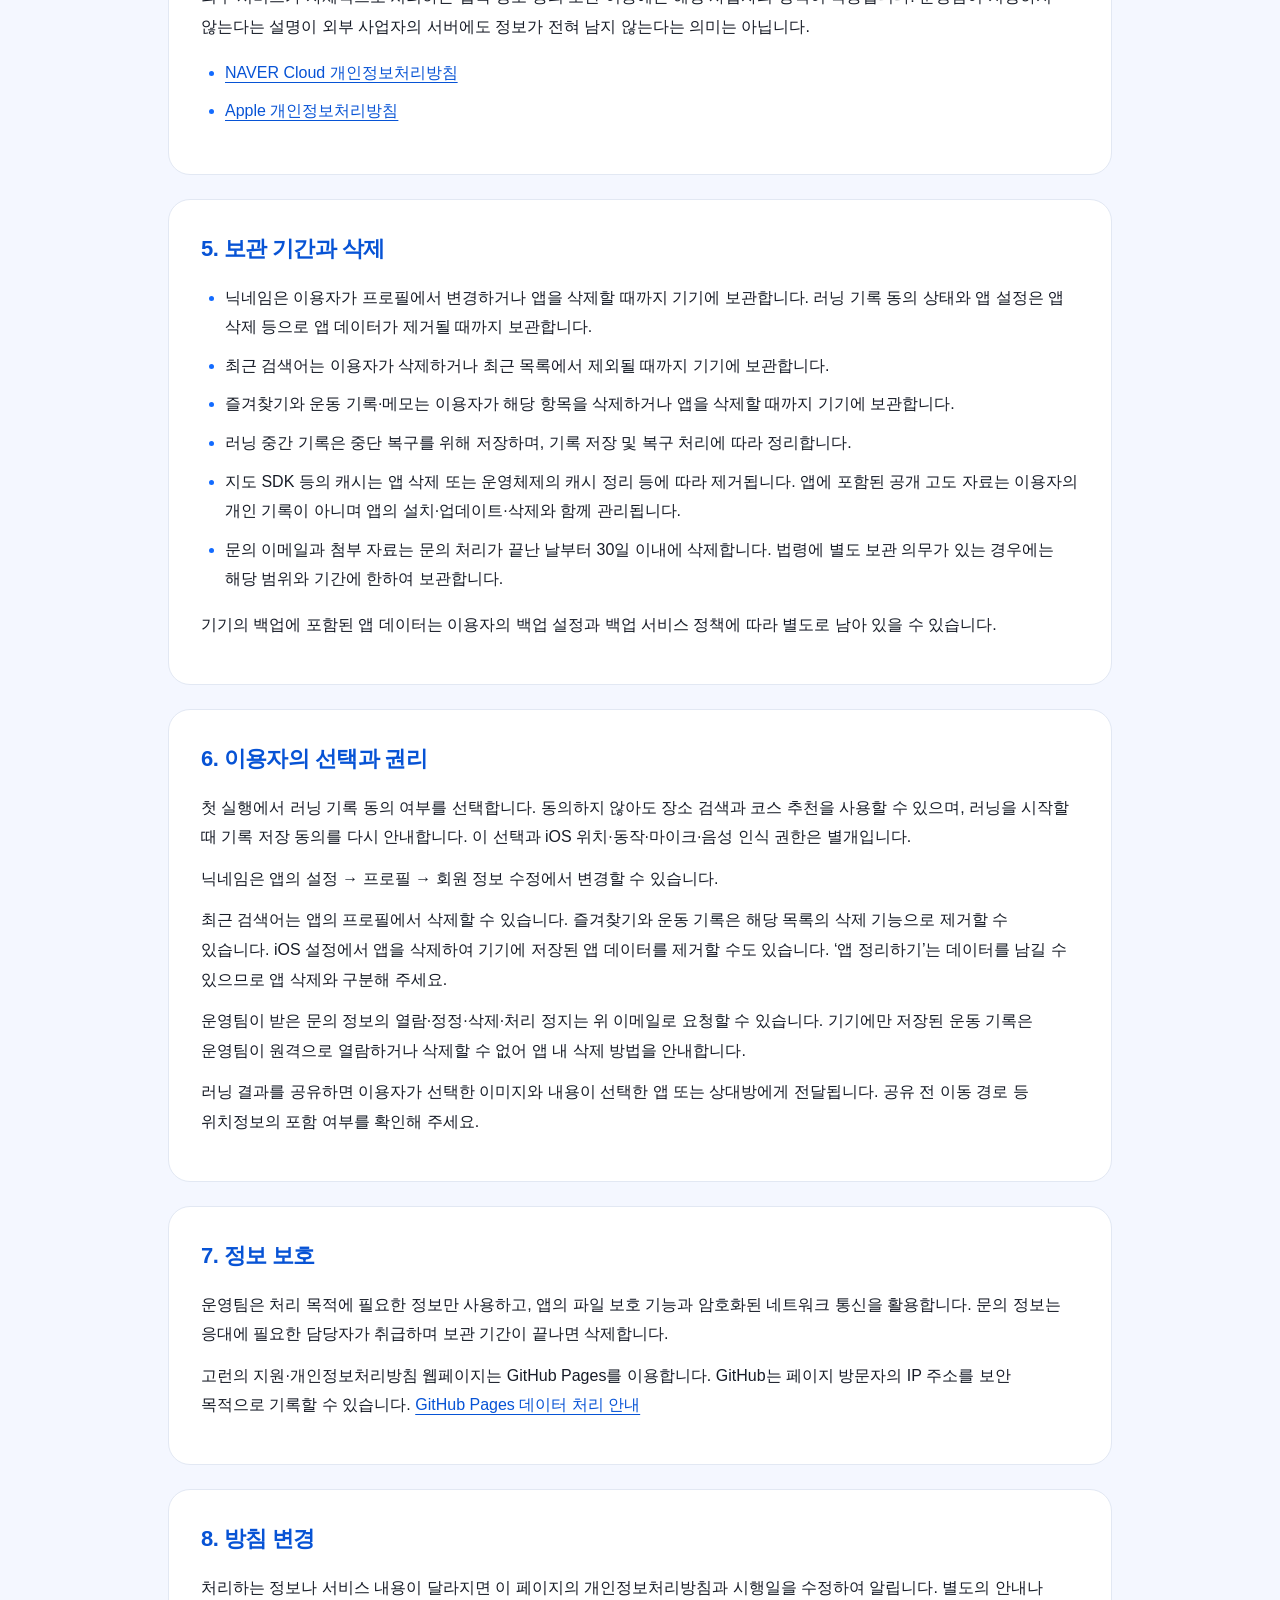
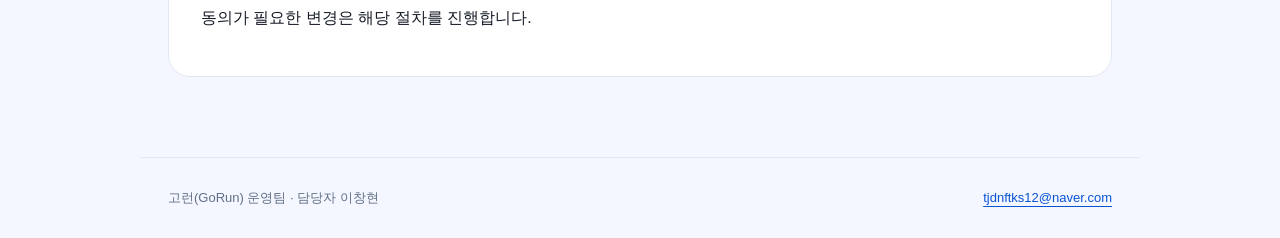
==== commit 49dd5c08: "style: 공개 안내 페이지에 고런 브랜딩 적용" ====
--- a/privacy.html
+++ b/privacy.html
@@ -1,6 +1,6 @@
 <!doctype html>
-<html lang="ko"><head><meta charset="utf-8"><meta name="viewport" content="width=device-width, initial-scale=1"><title>개인정보처리방침 · 고런 GoRun</title><meta name="description" content="고런의 위치·음성 검색·운동 기록 처리, 기기 저장과 삭제, 외부 서비스 이용 및 개인정보 문의 안내."><meta name="color-scheme" content="light"><link rel="stylesheet" href="styles.css"></head>
-<body><a class="skip" href="#main">본문으로 바로가기</a><header><nav aria-label="주 메뉴"><a class="brand" href="index.html">고런 · GoRun</a><div class="navlinks"><a href="support.html">고객지원</a><a href="privacy.html" aria-current="page">개인정보처리방침</a></div></nav></header><main id="main"><div class="eyebrow">PRIVACY POLICY</div><h1>개인정보처리방침</h1><p class="intro">고런(GoRun) 운영팀은 러닝 코스 탐색과 운동 기록 서비스를 제공하기 위해 다음과 같이 정보를 처리합니다.</p><p class="meta">최초 시행일: 2026년 10월 22일 · 개정 시행일: 2026년 10월 23일</p><div class="panel contact"><strong>운영자: 고런(GoRun) 운영팀</strong><br>개인정보 보호 담당자: 이창현<br>문의: <a href="mailto:tjdnftks12@naver.com">tjdnftks12@naver.com</a></div><section><h2>1. 처리하는 정보와 이용 목적</h2><div class="scroll"><table><thead><tr><th scope="col">정보</th><th scope="col">이용 목적</th></tr></thead><tbody><tr><td>현재 위치, 위치 측정 시각·정확도, 이동 경로</td><td>출발점 설정, 코스 안내, 러닝 거리·페이스 계산 및 기록</td></tr><tr><td>러닝 일시·거리·시간·페이스·케이던스, 사용자가 작성한 메모</td><td>운동 결과 표시와 기록 관리</td></tr><tr><td>직접 입력하거나 음성으로 입력한 검색어</td><td>장소 검색, 최근 검색어 및 즐겨찾기 검색 조건 제공</td></tr><tr><td>목표 거리·코스 선호 기준, 직접 측정한 GPS 출발점과 해당 코스</td><td>코스 추천과 저장한 코스 이용</td></tr><tr><td>음성 검색을 사용하는 동안의 마이크 음성</td><td>음성을 검색어로 변환</td></tr><tr><td>사용자가 입력한 닉네임</td><td>기기 내 프로필과 호칭 표시</td></tr><tr><td>러닝 기록 동의 여부와 목표 거리 등 앱 설정</td><td>기능 이용 의사 확인과 사용자 설정 유지</td></tr><tr><td>문의 이메일 주소, 문의 내용 및 사용자가 첨부한 자료</td><td>문의 응대와 문제 해결</td></tr></tbody></table></div><p>고런은 회원가입을 요구하지 않습니다. 닉네임은 이 기기의 프로필에 사용하며 계정 생성이나 로그인에 사용하지 않습니다. 운영팀은 광고 표시나 다른 앱·웹사이트에 걸친 이용자 추적을 위한 정보를 수집하지 않습니다.</p></section><section><h2>2. 기기에 저장하는 정보</h2><p>닉네임, 러닝 기록 동의 여부, 최근 검색어, 즐겨찾기 검색 조건, 운동 기록과 메모, 앱 설정은 이용자의 기기에 저장합니다. 닉네임과 동의 상태를 운영팀이나 외부 서비스로 전송하지 않습니다. 운영팀이 별도 서버로 자동 수집하거나 계정별로 동기화하지 않습니다.</p><p>검색으로 만든 즐겨찾기에는 사용자가 입력한 검색어, 목표 거리와 코스 선호 기준을 저장합니다. 네이버 검색 결과의 장소명·주소·좌표·원본 링크와 해당 검색 좌표로 계산한 경로는 즐겨찾기나 운동 기록에 영구 저장하지 않습니다. 다시 이용할 때 장소를 재검색하고 경로를 새로 계산합니다.</p><p>기기에서 직접 측정한 GPS 출발점과 독립된 도보망 자료로 만든 코스는 저장할 수 있습니다. 실제 러닝 중 GPS로 측정한 이동 경로와 운동 수치는 검색 기반 코스에서도 기록합니다.</p><p>코스의 고도·경사 계산에는 앱에 포함된 국토지리정보원 공개 DEM을 읽습니다. 고도 자료를 받기 위해 이용자의 좌표나 지역 타일 정보를 외부 서버로 전송하지 않으며, 실행 중 고도 자료를 다운로드하지 않습니다. 지도 SDK는 지도 표시를 위한 캐시 등 임시 데이터를 사용할 수 있습니다.</p></section><section><h2>3. 위치·마이크·동작 권한</h2><ul><li><strong>위치:</strong> 출발점 설정과 러닝 안내·기록에 사용합니다. 러닝 기록 중에는 화면이 꺼지거나 앱이 백그라운드에 있어도 위치를 처리할 수 있습니다.</li><li><strong>마이크·음성 인식:</strong> 이용자가 음성 검색을 실행한 동안 사용합니다. 앱은 입력 음성을 별도의 녹음 파일로 저장하지 않습니다.</li><li><strong>동작 및 피트니스:</strong> 휴대전화로 측정한 케이던스 표시와 기록에 사용합니다.</li></ul><p>권한은 iOS 설정에서 변경할 수 있습니다. 마이크나 음성 인식 권한을 허용하지 않아도 키보드로 장소를 검색할 수 있습니다. 위치 권한을 제한하면 현재 위치 설정과 러닝 안내·기록이 제한될 수 있으며, 동작 권한을 허용하지 않으면 케이던스를 제공하지 못할 수 있습니다.</p></section><section><h2>4. 외부 서비스 이용</h2><p>기능을 제공하기 위해 기기에서 다음 서비스와 통신합니다.</p><div class="scroll"><table><thead><tr><th scope="col">서비스</th><th scope="col">이용 목적과 전달되는 정보</th></tr></thead><tbody>
+<html lang="ko"><head><meta charset="utf-8"><meta name="viewport" content="width=device-width, initial-scale=1"><title>개인정보처리방침 · 고런 GoRun</title><meta name="description" content="고런의 위치·음성 검색·운동 기록 처리, 기기 저장과 삭제, 외부 서비스 이용 및 개인정보 문의 안내."><meta name="color-scheme" content="light"><meta name="theme-color" content="#136bff"><link rel="icon" type="image/png" href="assets/favicon.png"><link rel="stylesheet" href="styles.css?v=brand-20261023"></head>
+<body><a class="skip" href="#main">본문으로 바로가기</a><header><nav aria-label="주 메뉴"><a class="brand" href="index.html" aria-label="고런 GoRun 이용 안내"><img src="assets/gorun-wordmark.svg" alt="고런 GoRun" width="138" height="46"></a><div class="navlinks"><a href="support.html">고객지원</a><a href="privacy.html" aria-current="page">개인정보처리방침</a></div></nav></header><main id="main"><div class="page-hero"><div class="hero-copy"><div class="eyebrow">PRIVACY POLICY</div><h1>개인정보처리방침</h1><p class="intro">고런(GoRun) 운영팀은 러닝 코스 탐색과 운동 기록 서비스를 제공하기 위해 다음과 같이 정보를 처리합니다.</p></div><img class="hero-mascot" src="assets/gorun-character.webp" alt="" width="190" height="203" decoding="async"></div><p class="meta">최초 시행일: 2026년 10월 22일 · 개정 시행일: 2026년 10월 23일</p><div class="panel contact"><strong>운영자: 고런(GoRun) 운영팀</strong><br>개인정보 보호 담당자: 이창현<br>문의: <a href="mailto:tjdnftks12@naver.com">tjdnftks12@naver.com</a></div><section><h2>1. 처리하는 정보와 이용 목적</h2><div class="scroll"><table><thead><tr><th scope="col">정보</th><th scope="col">이용 목적</th></tr></thead><tbody><tr><td>현재 위치, 위치 측정 시각·정확도, 이동 경로</td><td>출발점 설정, 코스 안내, 러닝 거리·페이스 계산 및 기록</td></tr><tr><td>러닝 일시·거리·시간·페이스·케이던스, 사용자가 작성한 메모</td><td>운동 결과 표시와 기록 관리</td></tr><tr><td>직접 입력하거나 음성으로 입력한 검색어</td><td>장소 검색, 최근 검색어 및 즐겨찾기 검색 조건 제공</td></tr><tr><td>목표 거리·코스 선호 기준, 직접 측정한 GPS 출발점과 해당 코스</td><td>코스 추천과 저장한 코스 이용</td></tr><tr><td>음성 검색을 사용하는 동안의 마이크 음성</td><td>음성을 검색어로 변환</td></tr><tr><td>사용자가 입력한 닉네임</td><td>기기 내 프로필과 호칭 표시</td></tr><tr><td>러닝 기록 동의 여부와 목표 거리 등 앱 설정</td><td>기능 이용 의사 확인과 사용자 설정 유지</td></tr><tr><td>문의 이메일 주소, 문의 내용 및 사용자가 첨부한 자료</td><td>문의 응대와 문제 해결</td></tr></tbody></table></div><p>고런은 회원가입을 요구하지 않습니다. 닉네임은 이 기기의 프로필에 사용하며 계정 생성이나 로그인에 사용하지 않습니다. 운영팀은 광고 표시나 다른 앱·웹사이트에 걸친 이용자 추적을 위한 정보를 수집하지 않습니다.</p></section><section><h2>2. 기기에 저장하는 정보</h2><p>닉네임, 러닝 기록 동의 여부, 최근 검색어, 즐겨찾기 검색 조건, 운동 기록과 메모, 앱 설정은 이용자의 기기에 저장합니다. 닉네임과 동의 상태를 운영팀이나 외부 서비스로 전송하지 않습니다. 운영팀이 별도 서버로 자동 수집하거나 계정별로 동기화하지 않습니다.</p><p>검색으로 만든 즐겨찾기에는 사용자가 입력한 검색어, 목표 거리와 코스 선호 기준을 저장합니다. 네이버 검색 결과의 장소명·주소·좌표·원본 링크와 해당 검색 좌표로 계산한 경로는 즐겨찾기나 운동 기록에 영구 저장하지 않습니다. 다시 이용할 때 장소를 재검색하고 경로를 새로 계산합니다.</p><p>기기에서 직접 측정한 GPS 출발점과 독립된 도보망 자료로 만든 코스는 저장할 수 있습니다. 실제 러닝 중 GPS로 측정한 이동 경로와 운동 수치는 검색 기반 코스에서도 기록합니다.</p><p>코스의 고도·경사 계산에는 앱에 포함된 국토지리정보원 공개 DEM을 읽습니다. 고도 자료를 받기 위해 이용자의 좌표나 지역 타일 정보를 외부 서버로 전송하지 않으며, 실행 중 고도 자료를 다운로드하지 않습니다. 지도 SDK는 지도 표시를 위한 캐시 등 임시 데이터를 사용할 수 있습니다.</p></section><section><h2>3. 위치·마이크·동작 권한</h2><ul><li><strong>위치:</strong> 출발점 설정과 러닝 안내·기록에 사용합니다. 러닝 기록 중에는 화면이 꺼지거나 앱이 백그라운드에 있어도 위치를 처리할 수 있습니다.</li><li><strong>마이크·음성 인식:</strong> 이용자가 음성 검색을 실행한 동안 사용합니다. 앱은 입력 음성을 별도의 녹음 파일로 저장하지 않습니다.</li><li><strong>동작 및 피트니스:</strong> 휴대전화로 측정한 케이던스 표시와 기록에 사용합니다.</li></ul><p>권한은 iOS 설정에서 변경할 수 있습니다. 마이크나 음성 인식 권한을 허용하지 않아도 키보드로 장소를 검색할 수 있습니다. 위치 권한을 제한하면 현재 위치 설정과 러닝 안내·기록이 제한될 수 있으며, 동작 권한을 허용하지 않으면 케이던스를 제공하지 못할 수 있습니다.</p></section><section><h2>4. 외부 서비스 이용</h2><p>기능을 제공하기 위해 기기에서 다음 서비스와 통신합니다.</p><div class="scroll"><table><thead><tr><th scope="col">서비스</th><th scope="col">이용 목적과 전달되는 정보</th></tr></thead><tbody>
 <tr><td>NAVER Cloud Maps</td><td>지도 표시. 표시할 지도 영역과 지도 요청에 필요한 네트워크 정보 등이 처리됩니다.</td></tr>
 <tr><td>NAVER API HUB 장소 검색</td><td>장소 검색. 입력한 검색어와 요청에 수반되는 IP 주소 등 네트워크 정보가 전달됩니다. 음성 검색에서는 인식 과정에서 생성된 텍스트가 검색어로 사용됩니다.</td></tr>
 <tr><td>Apple 음성 인식</td><td>음성을 텍스트로 변환. 처리 방식에 따라 음성 등이 Apple 서버로 전송될 수 있습니다.</td></tr>
--- a/styles.css
+++ b/styles.css
@@ -1 +1,11 @@
-*{box-sizing:border-box}html{scroll-behavior:smooth}body{margin:0;background:#f6f8fa;color:#192b35;font-family:-apple-system,BlinkMacSystemFont,"Apple SD Gothic Neo","Malgun Gothic",sans-serif;line-height:1.8;word-break:keep-all}a{color:#17634e;text-underline-offset:4px;overflow-wrap:anywhere}a:hover{color:#0d4234}a:focus-visible,summary:focus-visible{outline:3px solid #267e67;outline-offset:5px}header{background:#fff;border-bottom:1px solid #e0e7e9}nav{max-width:960px;margin:auto;padding:20px 24px;display:flex;align-items:center;justify-content:space-between;gap:20px;flex-wrap:wrap}.brand{font-weight:800;font-size:23px;letter-spacing:-.6px;text-decoration:none;color:#192b35}.navlinks{display:flex;gap:22px;font-size:14px}.navlinks a[aria-current=page]{font-weight:700}main{max-width:860px;margin:48px auto 72px;padding:0 24px}h1{font-size:clamp(30px,5vw,44px);letter-spacing:-1.3px;line-height:1.3;margin:12px 0 18px}h2{font-size:22px;line-height:1.5;letter-spacing:-.5px;margin:0 0 18px}h3{font-size:17px;margin:24px 0 10px}p{margin:12px 0}.eyebrow{color:#17634e;font-size:13px;font-weight:750;letter-spacing:1.5px}.intro{color:#50616a;font-size:17px}.meta{color:#65757d;font-size:14px}.panel,section{background:#fff;border:1px solid #e0e7e9;border-radius:18px;padding:28px;margin-top:24px}.contact{background:#ecf5f1;border-color:#d3e6dd}.email{font-size:clamp(19px,4vw,24px);font-weight:700}.grid{display:grid;grid-template-columns:1fr 1fr;gap:20px;margin-top:30px}.grid .panel{margin:0;text-decoration:none}.grid p{color:#50616a;font-size:15px}.arrow{font-size:22px}.scroll{overflow-x:auto}table{border-collapse:collapse;width:100%;font-size:15px}th,td{text-align:left;vertical-align:top;padding:14px 12px;border-bottom:1px solid #e0e7e9}th{background:#f2f6f5;font-weight:650}td:first-child{min-width:135px;width:30%;font-weight:600}ul,ol{padding-left:24px}li{margin:9px 0}details{border-top:1px solid #e0e7e9;padding:17px 0}details:last-child{padding-bottom:0}summary{font-size:17px;font-weight:650;cursor:pointer}details p{color:#50616a}.notice{border-left:3px solid #267e67;padding:8px 16px;background:#f3f8f5;color:#50616a;font-size:14px}footer{max-width:960px;margin:auto;padding:24px;border-top:1px solid #e0e7e9;color:#65757d;font-size:13px;display:flex;justify-content:space-between;gap:12px;flex-wrap:wrap}.skip{position:absolute;left:16px;top:-80px;padding:10px;background:#fff;z-index:3}.skip:focus{top:12px}@media(max-width:600px){main{margin-top:30px;padding:0 18px}section,.panel{padding:22px 18px;border-radius:14px}.grid{grid-template-columns:1fr}.navlinks{gap:16px}nav{padding:16px 18px}h2{font-size:20px}th,td{padding:12px 8px;font-size:14px}}@media(prefers-reduced-motion:reduce){html{scroll-behavior:auto}}+:root{--brand:#136bff;--brand-dark:#0753d5;--ink:#161b26;--muted:#56627a;--line:#e2e8f3;--surface:#f4f7ff}
+*{box-sizing:border-box}html{scroll-behavior:smooth}body{margin:0;background:var(--surface);color:var(--ink);font-family:-apple-system,BlinkMacSystemFont,"Apple SD Gothic Neo","Malgun Gothic",sans-serif;line-height:1.85;word-break:keep-all;-webkit-font-smoothing:antialiased}
+a{color:var(--brand-dark);text-underline-offset:4px;overflow-wrap:anywhere}a:hover{color:#003d9f}a:focus-visible,summary:focus-visible{outline:3px solid var(--brand);outline-offset:5px}header{background:var(--brand)}nav{max-width:1080px;margin:auto;padding:18px 28px;display:flex;align-items:center;justify-content:space-between;gap:24px}.brand{display:inline-flex;flex:0 0 auto;align-items:center;text-decoration:none}.brand img{display:block;width:138px;height:auto}.navlinks{display:flex;align-items:center;gap:8px;font-size:14px}.navlinks a{padding:8px 14px;color:#fff;text-decoration:none;border-radius:999px}.navlinks a:hover,.navlinks a[aria-current=page]{background:#ffffff26}.navlinks a[aria-current=page]{font-weight:700}header a:focus-visible{outline-color:#fff}
+main{max-width:1000px;margin:38px auto 80px;padding:0 28px}.page-hero{position:relative;display:grid;grid-template-columns:minmax(0,1fr) 190px;gap:32px;align-items:center;overflow:hidden;padding:40px 42px;margin-bottom:24px;border-radius:28px;background:var(--brand);color:#fff}.page-hero:after{content:"";position:absolute;width:340px;height:340px;right:-110px;bottom:-195px;border:38px solid #ffffff0d;border-radius:50%;pointer-events:none}.hero-copy{position:relative;z-index:1;min-width:0}.hero-mascot{position:relative;z-index:1;display:block;width:100%;height:auto;filter:drop-shadow(0 16px 16px #003d9f24)}
+h1{font-size:clamp(30px,4.5vw,43px);letter-spacing:-1.5px;line-height:1.3;margin:10px 0 18px}h2{font-size:22px;line-height:1.5;letter-spacing:-.6px;margin:0 0 18px}h3{font-size:17px;margin:24px 0 10px}p{margin:12px 0}.eyebrow{color:var(--brand-dark);font-size:12px;font-weight:750;letter-spacing:2px}.intro{color:var(--muted);font-size:17px}.page-hero .eyebrow{color:#fff;opacity:.82}.page-hero .intro{color:#fff;opacity:.92;margin-bottom:0;font-size:16px;line-height:1.8}.meta{color:#637087;font-size:13px}
+.panel,section{background:#fff;border:1px solid var(--line);border-radius:22px;padding:32px;margin-top:24px}section h2{color:var(--brand-dark)}.contact{background:#eaf2ff;border-color:#cddfff;padding:26px 32px}.contact h2{margin-bottom:8px}.contact strong{color:#17458b}.email{font-size:clamp(18px,3.4vw,25px);font-weight:700}.grid{display:grid;grid-template-columns:1fr 1fr;gap:20px;margin-top:28px}.grid .panel{margin:0;padding:30px;text-decoration:none;transition:border-color .15s ease,transform .15s ease}.grid .panel:hover{border-color:#83b1ff;transform:translateY(-3px)}.grid h2{display:flex;justify-content:space-between;color:var(--ink)}.grid p{color:var(--muted);font-size:15px;margin-bottom:0}.arrow{color:var(--brand);font-size:25px}
+.scroll{overflow-x:auto;-webkit-overflow-scrolling:touch}table{border-collapse:collapse;width:100%;font-size:15px}th,td{text-align:left;vertical-align:top;padding:16px 14px;border-bottom:1px solid var(--line)}th{background:#eff5ff;color:#214c8e;font-weight:650}td:first-child{min-width:135px;width:30%;font-weight:600}tbody tr:last-child td{border-bottom:0}ul,ol{padding-left:24px}li{margin:9px 0}li::marker{color:var(--brand)}details{border-top:1px solid var(--line);padding:18px 0}details:last-child{padding-bottom:0}summary{font-size:16px;font-weight:650;cursor:pointer}summary::marker{color:var(--brand)}details[open] summary{color:var(--brand-dark)}details p{color:var(--muted);padding-left:18px}.notice{border-left:3px solid var(--brand);padding:12px 16px;background:#f1f6ff;color:var(--muted);font-size:14px;border-radius:0 10px 10px 0}
+footer{max-width:1000px;margin:auto;padding:28px;border-top:1px solid var(--line);color:#637087;font-size:13px;display:flex;justify-content:space-between;gap:12px;flex-wrap:wrap}.skip{position:absolute;left:16px;top:-80px;padding:10px 16px;background:#fff;z-index:3;border-radius:8px}.skip:focus{top:12px}
+@media(max-width:640px){nav{padding:16px 18px;gap:12px}.brand img{width:102px}.navlinks{gap:2px;font-size:12px}.navlinks a{padding:7px 9px}main{margin-top:22px;padding:0 18px;margin-bottom:52px}.page-hero{display:flex;flex-direction:column;align-items:flex-start;gap:0;padding:28px 26px 22px;border-radius:22px}.hero-mascot{width:112px;align-self:flex-end;margin-top:4px}.page-hero:after{right:-170px;bottom:-235px}h1{font-size:30px;letter-spacing:-1px;margin-bottom:14px}.page-hero .intro{font-size:15px}.eyebrow{font-size:11px}section,.panel{padding:24px 21px;border-radius:18px}.contact{padding:23px 21px}.grid{grid-template-columns:1fr;gap:16px}.grid .panel{padding:24px}h2{font-size:20px}th,td{padding:13px 9px;font-size:14px}td:first-child{min-width:110px;width:34%}details p{padding-left:0}footer{padding:24px 18px}}
+@media(max-width:360px){nav{flex-wrap:wrap;gap:8px}.navlinks{margin-left:auto}.page-hero{padding:25px 21px 20px}h1{font-size:27px}}
+@media(prefers-reduced-motion:reduce){html{scroll-behavior:auto}.grid .panel{transition:none}.grid .panel:hover{transform:none}}
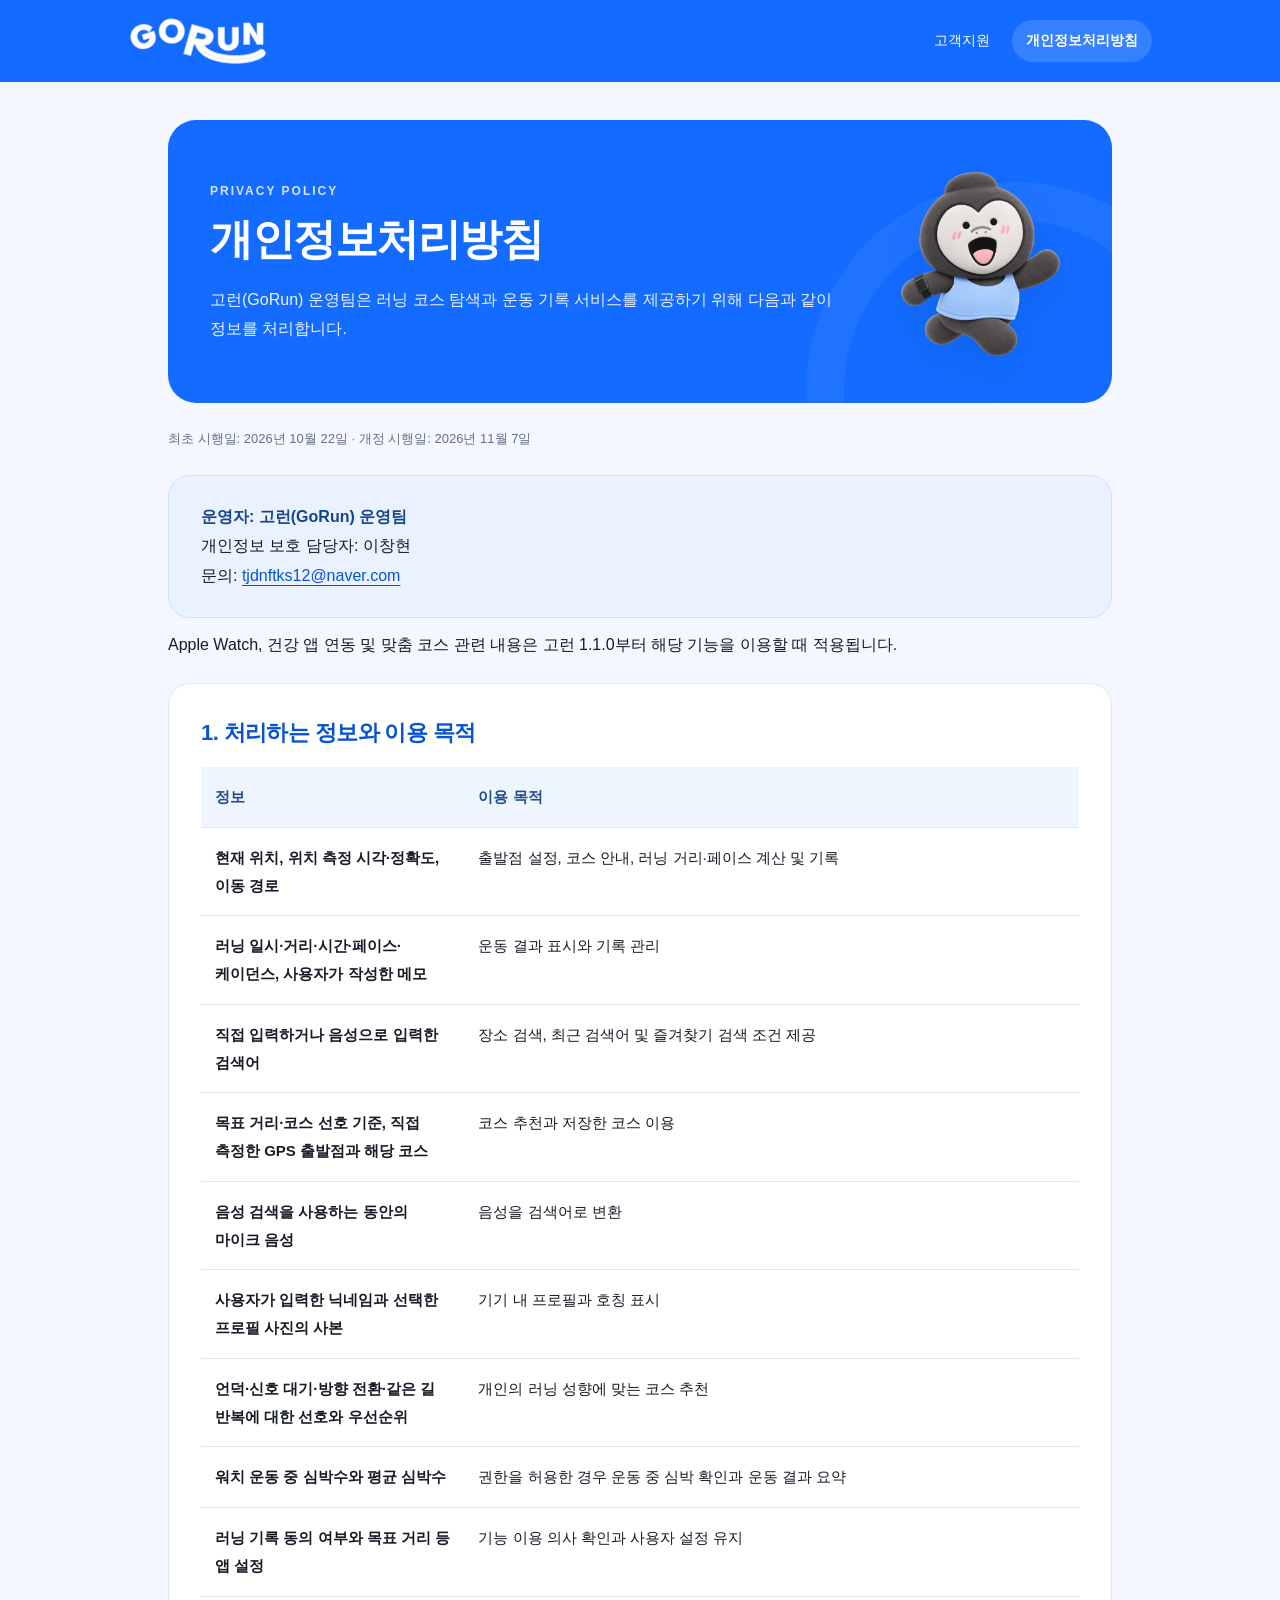
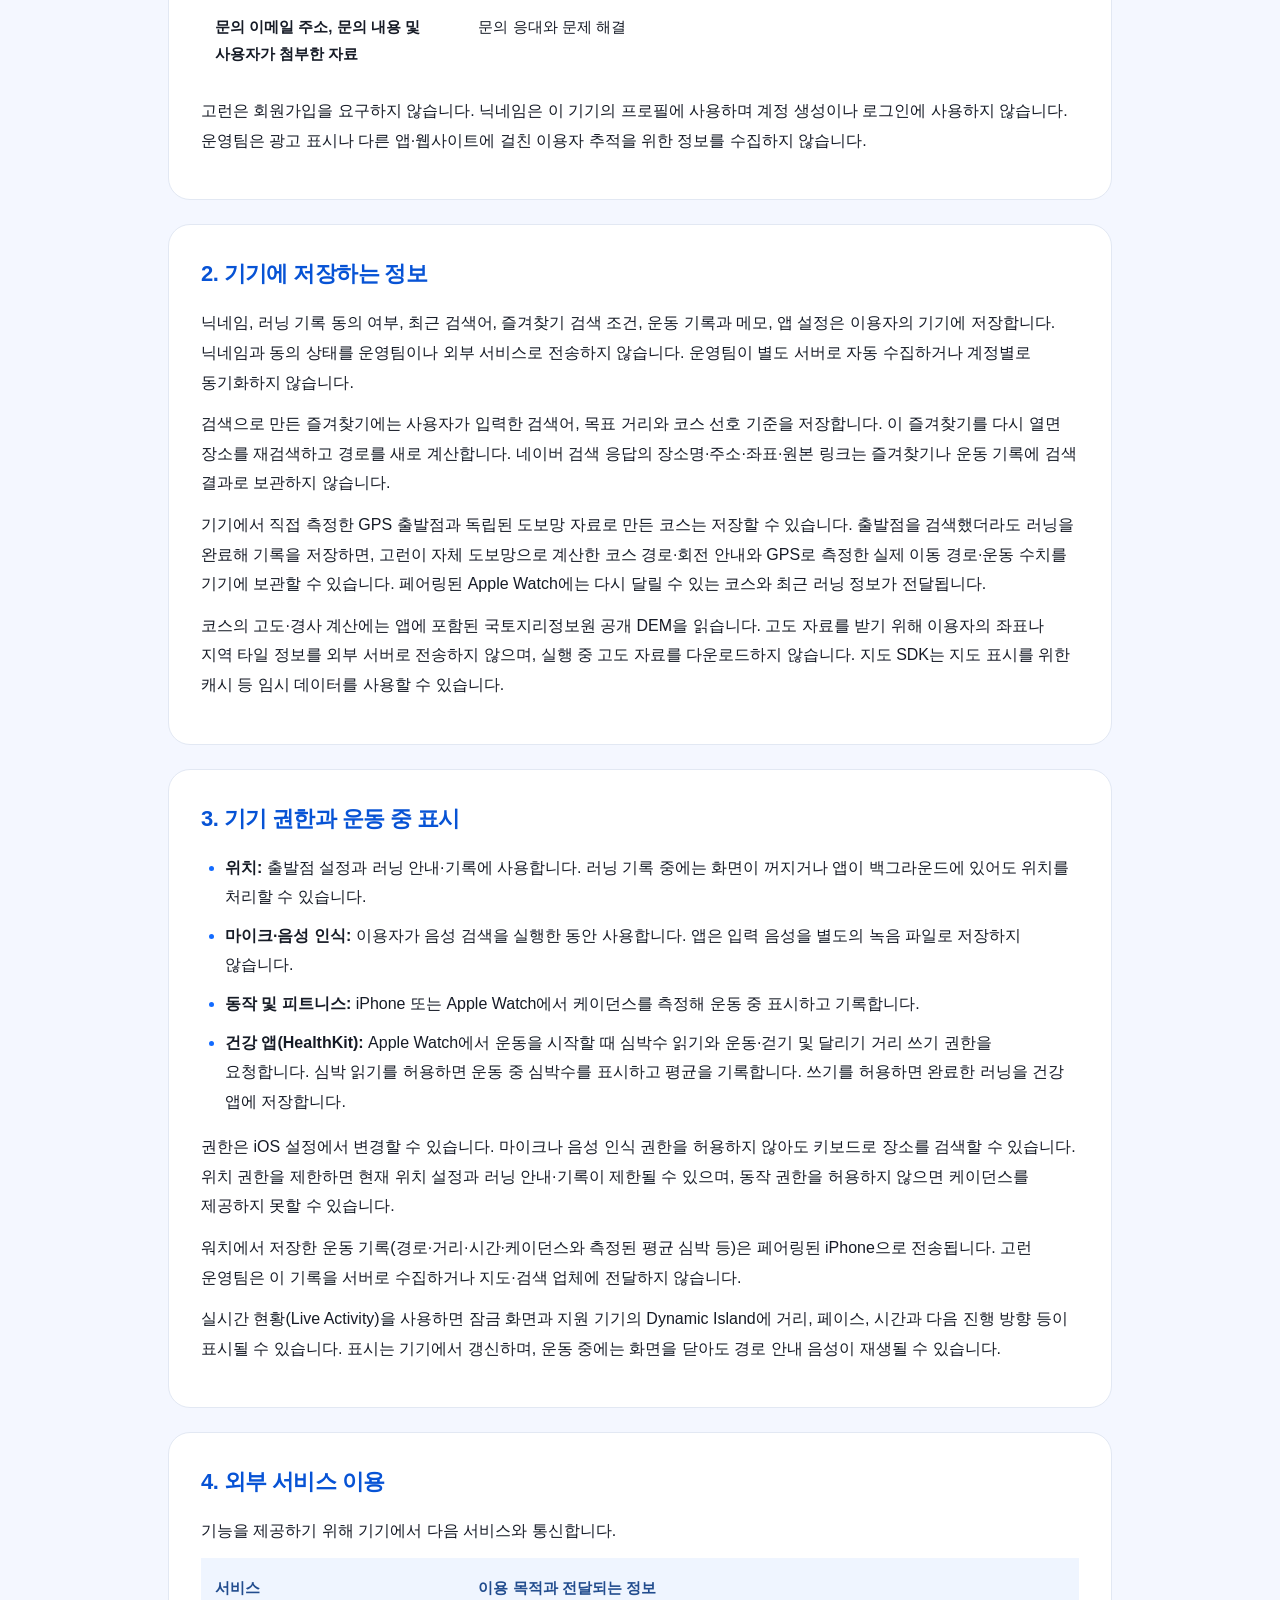
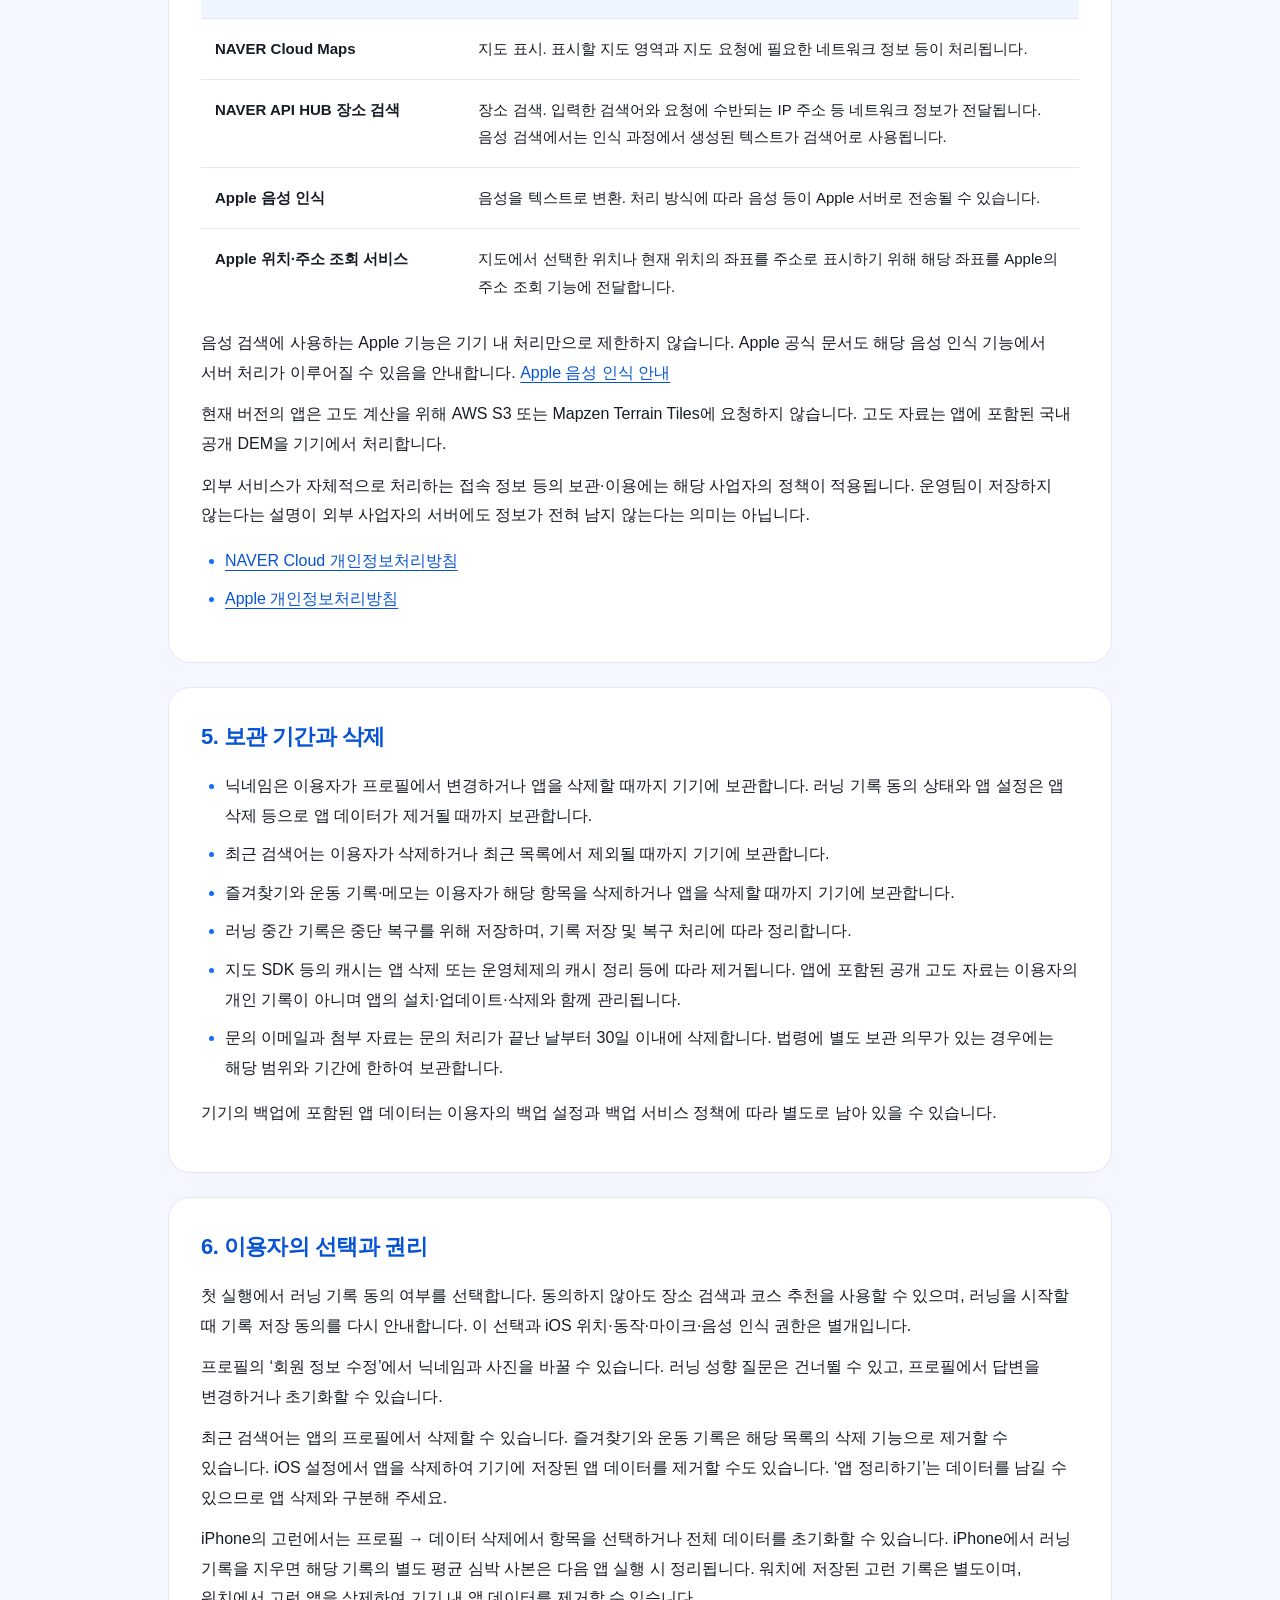
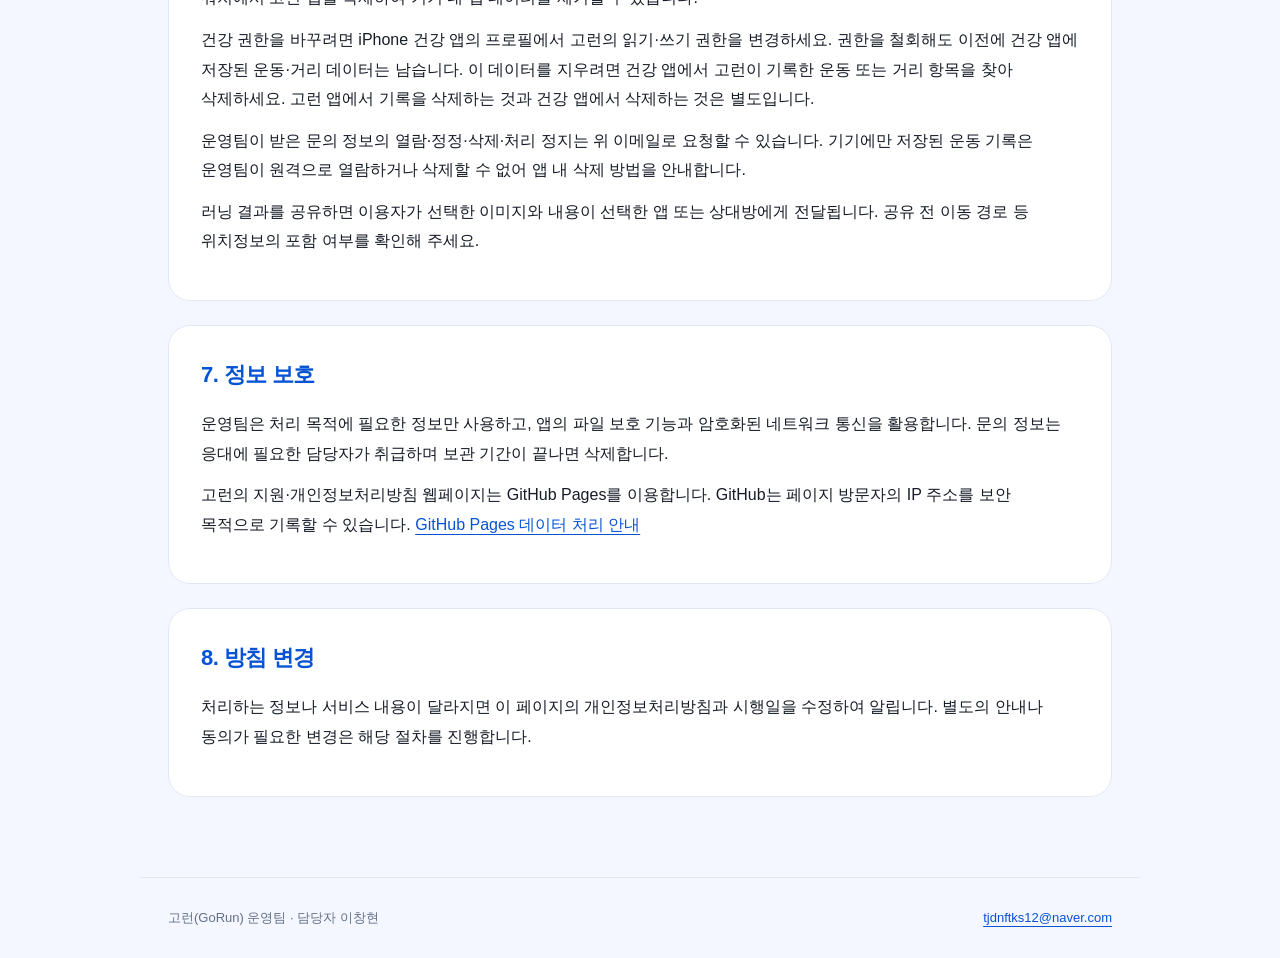
==== commit d4633db9: "docs: 워치 운동·심박과 건강 앱 처리방침 갱신" ====
--- a/privacy.html
+++ b/privacy.html
@@ -1,8 +1,8 @@
 <!doctype html>
-<html lang="ko"><head><meta charset="utf-8"><meta name="viewport" content="width=device-width, initial-scale=1"><title>개인정보처리방침 · 고런 GoRun</title><meta name="description" content="고런의 위치·음성 검색·운동 기록 처리, 기기 저장과 삭제, 외부 서비스 이용 및 개인정보 문의 안내."><meta name="color-scheme" content="light"><meta name="theme-color" content="#136bff"><link rel="icon" type="image/png" href="assets/favicon.png"><link rel="stylesheet" href="styles.css?v=brand-20261023"></head>
-<body><a class="skip" href="#main">본문으로 바로가기</a><header><nav aria-label="주 메뉴"><a class="brand" href="index.html" aria-label="고런 GoRun 이용 안내"><img src="assets/gorun-wordmark.svg" alt="고런 GoRun" width="138" height="46"></a><div class="navlinks"><a href="support.html">고객지원</a><a href="privacy.html" aria-current="page">개인정보처리방침</a></div></nav></header><main id="main"><div class="page-hero"><div class="hero-copy"><div class="eyebrow">PRIVACY POLICY</div><h1>개인정보처리방침</h1><p class="intro">고런(GoRun) 운영팀은 러닝 코스 탐색과 운동 기록 서비스를 제공하기 위해 다음과 같이 정보를 처리합니다.</p></div><img class="hero-mascot" src="assets/gorun-character.webp" alt="" width="190" height="203" decoding="async"></div><p class="meta">최초 시행일: 2026년 10월 22일 · 개정 시행일: 2026년 10월 23일</p><div class="panel contact"><strong>운영자: 고런(GoRun) 운영팀</strong><br>개인정보 보호 담당자: 이창현<br>문의: <a href="mailto:tjdnftks12@naver.com">tjdnftks12@naver.com</a></div><section><h2>1. 처리하는 정보와 이용 목적</h2><div class="scroll"><table><thead><tr><th scope="col">정보</th><th scope="col">이용 목적</th></tr></thead><tbody><tr><td>현재 위치, 위치 측정 시각·정확도, 이동 경로</td><td>출발점 설정, 코스 안내, 러닝 거리·페이스 계산 및 기록</td></tr><tr><td>러닝 일시·거리·시간·페이스·케이던스, 사용자가 작성한 메모</td><td>운동 결과 표시와 기록 관리</td></tr><tr><td>직접 입력하거나 음성으로 입력한 검색어</td><td>장소 검색, 최근 검색어 및 즐겨찾기 검색 조건 제공</td></tr><tr><td>목표 거리·코스 선호 기준, 직접 측정한 GPS 출발점과 해당 코스</td><td>코스 추천과 저장한 코스 이용</td></tr><tr><td>음성 검색을 사용하는 동안의 마이크 음성</td><td>음성을 검색어로 변환</td></tr><tr><td>사용자가 입력한 닉네임</td><td>기기 내 프로필과 호칭 표시</td></tr><tr><td>러닝 기록 동의 여부와 목표 거리 등 앱 설정</td><td>기능 이용 의사 확인과 사용자 설정 유지</td></tr><tr><td>문의 이메일 주소, 문의 내용 및 사용자가 첨부한 자료</td><td>문의 응대와 문제 해결</td></tr></tbody></table></div><p>고런은 회원가입을 요구하지 않습니다. 닉네임은 이 기기의 프로필에 사용하며 계정 생성이나 로그인에 사용하지 않습니다. 운영팀은 광고 표시나 다른 앱·웹사이트에 걸친 이용자 추적을 위한 정보를 수집하지 않습니다.</p></section><section><h2>2. 기기에 저장하는 정보</h2><p>닉네임, 러닝 기록 동의 여부, 최근 검색어, 즐겨찾기 검색 조건, 운동 기록과 메모, 앱 설정은 이용자의 기기에 저장합니다. 닉네임과 동의 상태를 운영팀이나 외부 서비스로 전송하지 않습니다. 운영팀이 별도 서버로 자동 수집하거나 계정별로 동기화하지 않습니다.</p><p>검색으로 만든 즐겨찾기에는 사용자가 입력한 검색어, 목표 거리와 코스 선호 기준을 저장합니다. 네이버 검색 결과의 장소명·주소·좌표·원본 링크와 해당 검색 좌표로 계산한 경로는 즐겨찾기나 운동 기록에 영구 저장하지 않습니다. 다시 이용할 때 장소를 재검색하고 경로를 새로 계산합니다.</p><p>기기에서 직접 측정한 GPS 출발점과 독립된 도보망 자료로 만든 코스는 저장할 수 있습니다. 실제 러닝 중 GPS로 측정한 이동 경로와 운동 수치는 검색 기반 코스에서도 기록합니다.</p><p>코스의 고도·경사 계산에는 앱에 포함된 국토지리정보원 공개 DEM을 읽습니다. 고도 자료를 받기 위해 이용자의 좌표나 지역 타일 정보를 외부 서버로 전송하지 않으며, 실행 중 고도 자료를 다운로드하지 않습니다. 지도 SDK는 지도 표시를 위한 캐시 등 임시 데이터를 사용할 수 있습니다.</p></section><section><h2>3. 위치·마이크·동작 권한</h2><ul><li><strong>위치:</strong> 출발점 설정과 러닝 안내·기록에 사용합니다. 러닝 기록 중에는 화면이 꺼지거나 앱이 백그라운드에 있어도 위치를 처리할 수 있습니다.</li><li><strong>마이크·음성 인식:</strong> 이용자가 음성 검색을 실행한 동안 사용합니다. 앱은 입력 음성을 별도의 녹음 파일로 저장하지 않습니다.</li><li><strong>동작 및 피트니스:</strong> 휴대전화로 측정한 케이던스 표시와 기록에 사용합니다.</li></ul><p>권한은 iOS 설정에서 변경할 수 있습니다. 마이크나 음성 인식 권한을 허용하지 않아도 키보드로 장소를 검색할 수 있습니다. 위치 권한을 제한하면 현재 위치 설정과 러닝 안내·기록이 제한될 수 있으며, 동작 권한을 허용하지 않으면 케이던스를 제공하지 못할 수 있습니다.</p></section><section><h2>4. 외부 서비스 이용</h2><p>기능을 제공하기 위해 기기에서 다음 서비스와 통신합니다.</p><div class="scroll"><table><thead><tr><th scope="col">서비스</th><th scope="col">이용 목적과 전달되는 정보</th></tr></thead><tbody>
+<html lang="ko"><head><meta charset="utf-8"><meta name="viewport" content="width=device-width, initial-scale=1"><title>개인정보처리방침 · 고런 GoRun</title><meta name="description" content="고런의 위치·운동 기록, Apple Watch 심박 및 건강 앱 연동, 기기 간 전송과 데이터 삭제 안내."><meta name="color-scheme" content="light"><meta name="theme-color" content="#136bff"><link rel="icon" type="image/png" href="assets/favicon.png"><link rel="stylesheet" href="styles.css?v=brand-20261023"></head>
+<body><a class="skip" href="#main">본문으로 바로가기</a><header><nav aria-label="주 메뉴"><a class="brand" href="index.html" aria-label="고런 GoRun 이용 안내"><img src="assets/gorun-wordmark.svg" alt="고런 GoRun" width="138" height="46"></a><div class="navlinks"><a href="support.html">고객지원</a><a href="privacy.html" aria-current="page">개인정보처리방침</a></div></nav></header><main id="main"><div class="page-hero"><div class="hero-copy"><div class="eyebrow">PRIVACY POLICY</div><h1>개인정보처리방침</h1><p class="intro">고런(GoRun) 운영팀은 러닝 코스 탐색과 운동 기록 서비스를 제공하기 위해 다음과 같이 정보를 처리합니다.</p></div><img class="hero-mascot" src="assets/gorun-character.webp" alt="" width="190" height="203" decoding="async"></div><p class="meta">최초 시행일: 2026년 10월 22일 · 개정 시행일: 2026년 11월 7일</p><div class="panel contact"><strong>운영자: 고런(GoRun) 운영팀</strong><br>개인정보 보호 담당자: 이창현<br>문의: <a href="mailto:tjdnftks12@naver.com">tjdnftks12@naver.com</a></div><p>Apple Watch, 건강 앱 연동 및 맞춤 코스 관련 내용은 고런 1.1.0부터 해당 기능을 이용할 때 적용됩니다.</p><section><h2>1. 처리하는 정보와 이용 목적</h2><div class="scroll"><table><thead><tr><th scope="col">정보</th><th scope="col">이용 목적</th></tr></thead><tbody><tr><td>현재 위치, 위치 측정 시각·정확도, 이동 경로</td><td>출발점 설정, 코스 안내, 러닝 거리·페이스 계산 및 기록</td></tr><tr><td>러닝 일시·거리·시간·페이스·케이던스, 사용자가 작성한 메모</td><td>운동 결과 표시와 기록 관리</td></tr><tr><td>직접 입력하거나 음성으로 입력한 검색어</td><td>장소 검색, 최근 검색어 및 즐겨찾기 검색 조건 제공</td></tr><tr><td>목표 거리·코스 선호 기준, 직접 측정한 GPS 출발점과 해당 코스</td><td>코스 추천과 저장한 코스 이용</td></tr><tr><td>음성 검색을 사용하는 동안의 마이크 음성</td><td>음성을 검색어로 변환</td></tr><tr><td>사용자가 입력한 닉네임과 선택한 프로필 사진의 사본</td><td>기기 내 프로필과 호칭 표시</td></tr><tr><td>언덕·신호 대기·방향 전환·같은 길 반복에 대한 선호와 우선순위</td><td>개인의 러닝 성향에 맞는 코스 추천</td></tr><tr><td>워치 운동 중 심박수와 평균 심박수</td><td>권한을 허용한 경우 운동 중 심박 확인과 운동 결과 요약</td></tr><tr><td>러닝 기록 동의 여부와 목표 거리 등 앱 설정</td><td>기능 이용 의사 확인과 사용자 설정 유지</td></tr><tr><td>문의 이메일 주소, 문의 내용 및 사용자가 첨부한 자료</td><td>문의 응대와 문제 해결</td></tr></tbody></table></div><p>고런은 회원가입을 요구하지 않습니다. 닉네임은 이 기기의 프로필에 사용하며 계정 생성이나 로그인에 사용하지 않습니다. 운영팀은 광고 표시나 다른 앱·웹사이트에 걸친 이용자 추적을 위한 정보를 수집하지 않습니다.</p></section><section><h2>2. 기기에 저장하는 정보</h2><p>닉네임, 러닝 기록 동의 여부, 최근 검색어, 즐겨찾기 검색 조건, 운동 기록과 메모, 앱 설정은 이용자의 기기에 저장합니다. 닉네임과 동의 상태를 운영팀이나 외부 서비스로 전송하지 않습니다. 운영팀이 별도 서버로 자동 수집하거나 계정별로 동기화하지 않습니다.</p><p>검색으로 만든 즐겨찾기에는 사용자가 입력한 검색어, 목표 거리와 코스 선호 기준을 저장합니다. 이 즐겨찾기를 다시 열면 장소를 재검색하고 경로를 새로 계산합니다. 네이버 검색 응답의 장소명·주소·좌표·원본 링크는 즐겨찾기나 운동 기록에 검색 결과로 보관하지 않습니다.</p><p>기기에서 직접 측정한 GPS 출발점과 독립된 도보망 자료로 만든 코스는 저장할 수 있습니다. 출발점을 검색했더라도 러닝을 완료해 기록을 저장하면, 고런이 자체 도보망으로 계산한 코스 경로·회전 안내와 GPS로 측정한 실제 이동 경로·운동 수치를 기기에 보관할 수 있습니다. 페어링된 Apple Watch에는 다시 달릴 수 있는 코스와 최근 러닝 정보가 전달됩니다.</p><p>코스의 고도·경사 계산에는 앱에 포함된 국토지리정보원 공개 DEM을 읽습니다. 고도 자료를 받기 위해 이용자의 좌표나 지역 타일 정보를 외부 서버로 전송하지 않으며, 실행 중 고도 자료를 다운로드하지 않습니다. 지도 SDK는 지도 표시를 위한 캐시 등 임시 데이터를 사용할 수 있습니다.</p></section><section><h2>3. 기기 권한과 운동 중 표시</h2><ul><li><strong>위치:</strong> 출발점 설정과 러닝 안내·기록에 사용합니다. 러닝 기록 중에는 화면이 꺼지거나 앱이 백그라운드에 있어도 위치를 처리할 수 있습니다.</li><li><strong>마이크·음성 인식:</strong> 이용자가 음성 검색을 실행한 동안 사용합니다. 앱은 입력 음성을 별도의 녹음 파일로 저장하지 않습니다.</li><li><strong>동작 및 피트니스:</strong> iPhone 또는 Apple Watch에서 케이던스를 측정해 운동 중 표시하고 기록합니다.</li><li><strong>건강 앱(HealthKit):</strong> Apple Watch에서 운동을 시작할 때 심박수 읽기와 운동·걷기 및 달리기 거리 쓰기 권한을 요청합니다. 심박 읽기를 허용하면 운동 중 심박수를 표시하고 평균을 기록합니다. 쓰기를 허용하면 완료한 러닝을 건강 앱에 저장합니다.</li></ul><p>권한은 iOS 설정에서 변경할 수 있습니다. 마이크나 음성 인식 권한을 허용하지 않아도 키보드로 장소를 검색할 수 있습니다. 위치 권한을 제한하면 현재 위치 설정과 러닝 안내·기록이 제한될 수 있으며, 동작 권한을 허용하지 않으면 케이던스를 제공하지 못할 수 있습니다.</p><p>워치에서 저장한 운동 기록(경로·거리·시간·케이던스와 측정된 평균 심박 등)은 페어링된 iPhone으로 전송됩니다. 고런 운영팀은 이 기록을 서버로 수집하거나 지도·검색 업체에 전달하지 않습니다.</p><p>실시간 현황(Live Activity)을 사용하면 잠금 화면과 지원 기기의 Dynamic Island에 거리, 페이스, 시간과 다음 진행 방향 등이 표시될 수 있습니다. 표시는 기기에서 갱신하며, 운동 중에는 화면을 닫아도 경로 안내 음성이 재생될 수 있습니다.</p></section><section><h2>4. 외부 서비스 이용</h2><p>기능을 제공하기 위해 기기에서 다음 서비스와 통신합니다.</p><div class="scroll"><table><thead><tr><th scope="col">서비스</th><th scope="col">이용 목적과 전달되는 정보</th></tr></thead><tbody>
 <tr><td>NAVER Cloud Maps</td><td>지도 표시. 표시할 지도 영역과 지도 요청에 필요한 네트워크 정보 등이 처리됩니다.</td></tr>
 <tr><td>NAVER API HUB 장소 검색</td><td>장소 검색. 입력한 검색어와 요청에 수반되는 IP 주소 등 네트워크 정보가 전달됩니다. 음성 검색에서는 인식 과정에서 생성된 텍스트가 검색어로 사용됩니다.</td></tr>
 <tr><td>Apple 음성 인식</td><td>음성을 텍스트로 변환. 처리 방식에 따라 음성 등이 Apple 서버로 전송될 수 있습니다.</td></tr>
 <tr><td>Apple 위치·주소 조회 서비스</td><td>지도에서 선택한 위치나 현재 위치의 좌표를 주소로 표시하기 위해 해당 좌표를 Apple의 주소 조회 기능에 전달합니다.</td></tr>
-</tbody></table></div><p>음성 검색에 사용하는 Apple 기능은 기기 내 처리만으로 제한하지 않습니다. Apple 공식 문서도 해당 음성 인식 기능에서 서버 처리가 이루어질 수 있음을 안내합니다. <a href="https://developer.apple.com/documentation/speech/asking-permission-to-use-speech-recognition">Apple 음성 인식 안내</a></p><p>현재 버전의 앱은 고도 계산을 위해 AWS S3 또는 Mapzen Terrain Tiles에 요청하지 않습니다. 고도 자료는 앱에 포함된 국내 공개 DEM을 기기에서 처리합니다.</p><p>외부 서비스가 자체적으로 처리하는 접속 정보 등의 보관·이용에는 해당 사업자의 정책이 적용됩니다. 운영팀이 저장하지 않는다는 설명이 외부 사업자의 서버에도 정보가 전혀 남지 않는다는 의미는 아닙니다.</p><ul><li><a href="https://privacy.navercloudcorp.com/ko/ncp/PrivacyPolicy/ncp-g">NAVER Cloud 개인정보처리방침</a></li><li><a href="https://www.apple.com/legal/privacy/kr/">Apple 개인정보처리방침</a></li></ul></section><section><h2>5. 보관 기간과 삭제</h2><ul><li>닉네임은 이용자가 프로필에서 변경하거나 앱을 삭제할 때까지 기기에 보관합니다. 러닝 기록 동의 상태와 앱 설정은 앱 삭제 등으로 앱 데이터가 제거될 때까지 보관합니다.</li><li>최근 검색어는 이용자가 삭제하거나 최근 목록에서 제외될 때까지 기기에 보관합니다.</li><li>즐겨찾기와 운동 기록·메모는 이용자가 해당 항목을 삭제하거나 앱을 삭제할 때까지 기기에 보관합니다.</li><li>러닝 중간 기록은 중단 복구를 위해 저장하며, 기록 저장 및 복구 처리에 따라 정리합니다.</li><li>지도 SDK 등의 캐시는 앱 삭제 또는 운영체제의 캐시 정리 등에 따라 제거됩니다. 앱에 포함된 공개 고도 자료는 이용자의 개인 기록이 아니며 앱의 설치·업데이트·삭제와 함께 관리됩니다.</li><li>문의 이메일과 첨부 자료는 문의 처리가 끝난 날부터 30일 이내에 삭제합니다. 법령에 별도 보관 의무가 있는 경우에는 해당 범위와 기간에 한하여 보관합니다.</li></ul><p>기기의 백업에 포함된 앱 데이터는 이용자의 백업 설정과 백업 서비스 정책에 따라 별도로 남아 있을 수 있습니다.</p></section><section><h2>6. 이용자의 선택과 권리</h2><p>첫 실행에서 러닝 기록 동의 여부를 선택합니다. 동의하지 않아도 장소 검색과 코스 추천을 사용할 수 있으며, 러닝을 시작할 때 기록 저장 동의를 다시 안내합니다. 이 선택과 iOS 위치·동작·마이크·음성 인식 권한은 별개입니다.</p><p>닉네임은 앱의 설정 → 프로필 → 회원 정보 수정에서 변경할 수 있습니다.</p><p>최근 검색어는 앱의 프로필에서 삭제할 수 있습니다. 즐겨찾기와 운동 기록은 해당 목록의 삭제 기능으로 제거할 수 있습니다. iOS 설정에서 앱을 삭제하여 기기에 저장된 앱 데이터를 제거할 수도 있습니다. ‘앱 정리하기’는 데이터를 남길 수 있으므로 앱 삭제와 구분해 주세요.</p><p>운영팀이 받은 문의 정보의 열람·정정·삭제·처리 정지는 위 이메일로 요청할 수 있습니다. 기기에만 저장된 운동 기록은 운영팀이 원격으로 열람하거나 삭제할 수 없어 앱 내 삭제 방법을 안내합니다.</p><p>러닝 결과를 공유하면 이용자가 선택한 이미지와 내용이 선택한 앱 또는 상대방에게 전달됩니다. 공유 전 이동 경로 등 위치정보의 포함 여부를 확인해 주세요.</p></section><section><h2>7. 정보 보호</h2><p>운영팀은 처리 목적에 필요한 정보만 사용하고, 앱의 파일 보호 기능과 암호화된 네트워크 통신을 활용합니다. 문의 정보는 응대에 필요한 담당자가 취급하며 보관 기간이 끝나면 삭제합니다.</p><p>고런의 지원·개인정보처리방침 웹페이지는 GitHub Pages를 이용합니다. GitHub는 페이지 방문자의 IP 주소를 보안 목적으로 기록할 수 있습니다. <a href="https://docs.github.com/en/pages/getting-started-with-github-pages/what-is-github-pages#data-collection">GitHub Pages 데이터 처리 안내</a></p></section><section><h2>8. 방침 변경</h2><p>처리하는 정보나 서비스 내용이 달라지면 이 페이지의 개인정보처리방침과 시행일을 수정하여 알립니다. 별도의 안내나 동의가 필요한 변경은 해당 절차를 진행합니다.</p></section></main><footer><span>고런(GoRun) 운영팀 · 담당자 이창현</span><a href="mailto:tjdnftks12@naver.com">tjdnftks12@naver.com</a></footer></body></html>+</tbody></table></div><p>음성 검색에 사용하는 Apple 기능은 기기 내 처리만으로 제한하지 않습니다. Apple 공식 문서도 해당 음성 인식 기능에서 서버 처리가 이루어질 수 있음을 안내합니다. <a href="https://developer.apple.com/documentation/speech/asking-permission-to-use-speech-recognition">Apple 음성 인식 안내</a></p><p>현재 버전의 앱은 고도 계산을 위해 AWS S3 또는 Mapzen Terrain Tiles에 요청하지 않습니다. 고도 자료는 앱에 포함된 국내 공개 DEM을 기기에서 처리합니다.</p><p>외부 서비스가 자체적으로 처리하는 접속 정보 등의 보관·이용에는 해당 사업자의 정책이 적용됩니다. 운영팀이 저장하지 않는다는 설명이 외부 사업자의 서버에도 정보가 전혀 남지 않는다는 의미는 아닙니다.</p><ul><li><a href="https://privacy.navercloudcorp.com/ko/ncp/PrivacyPolicy/ncp-g">NAVER Cloud 개인정보처리방침</a></li><li><a href="https://www.apple.com/legal/privacy/kr/">Apple 개인정보처리방침</a></li></ul></section><section><h2>5. 보관 기간과 삭제</h2><ul><li>닉네임은 이용자가 프로필에서 변경하거나 앱을 삭제할 때까지 기기에 보관합니다. 러닝 기록 동의 상태와 앱 설정은 앱 삭제 등으로 앱 데이터가 제거될 때까지 보관합니다.</li><li>최근 검색어는 이용자가 삭제하거나 최근 목록에서 제외될 때까지 기기에 보관합니다.</li><li>즐겨찾기와 운동 기록·메모는 이용자가 해당 항목을 삭제하거나 앱을 삭제할 때까지 기기에 보관합니다.</li><li>러닝 중간 기록은 중단 복구를 위해 저장하며, 기록 저장 및 복구 처리에 따라 정리합니다.</li><li>지도 SDK 등의 캐시는 앱 삭제 또는 운영체제의 캐시 정리 등에 따라 제거됩니다. 앱에 포함된 공개 고도 자료는 이용자의 개인 기록이 아니며 앱의 설치·업데이트·삭제와 함께 관리됩니다.</li><li>문의 이메일과 첨부 자료는 문의 처리가 끝난 날부터 30일 이내에 삭제합니다. 법령에 별도 보관 의무가 있는 경우에는 해당 범위와 기간에 한하여 보관합니다.</li></ul><p>기기의 백업에 포함된 앱 데이터는 이용자의 백업 설정과 백업 서비스 정책에 따라 별도로 남아 있을 수 있습니다.</p></section><section><h2>6. 이용자의 선택과 권리</h2><p>첫 실행에서 러닝 기록 동의 여부를 선택합니다. 동의하지 않아도 장소 검색과 코스 추천을 사용할 수 있으며, 러닝을 시작할 때 기록 저장 동의를 다시 안내합니다. 이 선택과 iOS 위치·동작·마이크·음성 인식 권한은 별개입니다.</p><p>프로필의 ‘회원 정보 수정’에서 닉네임과 사진을 바꿀 수 있습니다. 러닝 성향 질문은 건너뛸 수 있고, 프로필에서 답변을 변경하거나 초기화할 수 있습니다.</p><p>최근 검색어는 앱의 프로필에서 삭제할 수 있습니다. 즐겨찾기와 운동 기록은 해당 목록의 삭제 기능으로 제거할 수 있습니다. iOS 설정에서 앱을 삭제하여 기기에 저장된 앱 데이터를 제거할 수도 있습니다. ‘앱 정리하기’는 데이터를 남길 수 있으므로 앱 삭제와 구분해 주세요.</p><p>iPhone의 고런에서는 프로필 → 데이터 삭제에서 항목을 선택하거나 전체 데이터를 초기화할 수 있습니다. iPhone에서 러닝 기록을 지우면 해당 기록의 별도 평균 심박 사본은 다음 앱 실행 시 정리됩니다. 워치에 저장된 고런 기록은 별도이며, 워치에서 고런 앱을 삭제하여 기기 내 앱 데이터를 제거할 수 있습니다.</p><p>건강 권한을 바꾸려면 iPhone 건강 앱의 프로필에서 고런의 읽기·쓰기 권한을 변경하세요. 권한을 철회해도 이전에 건강 앱에 저장된 운동·거리 데이터는 남습니다. 이 데이터를 지우려면 건강 앱에서 고런이 기록한 운동 또는 거리 항목을 찾아 삭제하세요. 고런 앱에서 기록을 삭제하는 것과 건강 앱에서 삭제하는 것은 별도입니다.</p><p>운영팀이 받은 문의 정보의 열람·정정·삭제·처리 정지는 위 이메일로 요청할 수 있습니다. 기기에만 저장된 운동 기록은 운영팀이 원격으로 열람하거나 삭제할 수 없어 앱 내 삭제 방법을 안내합니다.</p><p>러닝 결과를 공유하면 이용자가 선택한 이미지와 내용이 선택한 앱 또는 상대방에게 전달됩니다. 공유 전 이동 경로 등 위치정보의 포함 여부를 확인해 주세요.</p></section><section><h2>7. 정보 보호</h2><p>운영팀은 처리 목적에 필요한 정보만 사용하고, 앱의 파일 보호 기능과 암호화된 네트워크 통신을 활용합니다. 문의 정보는 응대에 필요한 담당자가 취급하며 보관 기간이 끝나면 삭제합니다.</p><p>고런의 지원·개인정보처리방침 웹페이지는 GitHub Pages를 이용합니다. GitHub는 페이지 방문자의 IP 주소를 보안 목적으로 기록할 수 있습니다. <a href="https://docs.github.com/en/pages/getting-started-with-github-pages/what-is-github-pages#data-collection">GitHub Pages 데이터 처리 안내</a></p></section><section><h2>8. 방침 변경</h2><p>처리하는 정보나 서비스 내용이 달라지면 이 페이지의 개인정보처리방침과 시행일을 수정하여 알립니다. 별도의 안내나 동의가 필요한 변경은 해당 절차를 진행합니다.</p></section></main><footer><span>고런(GoRun) 운영팀 · 담당자 이창현</span><a href="mailto:tjdnftks12@naver.com">tjdnftks12@naver.com</a></footer></body></html>
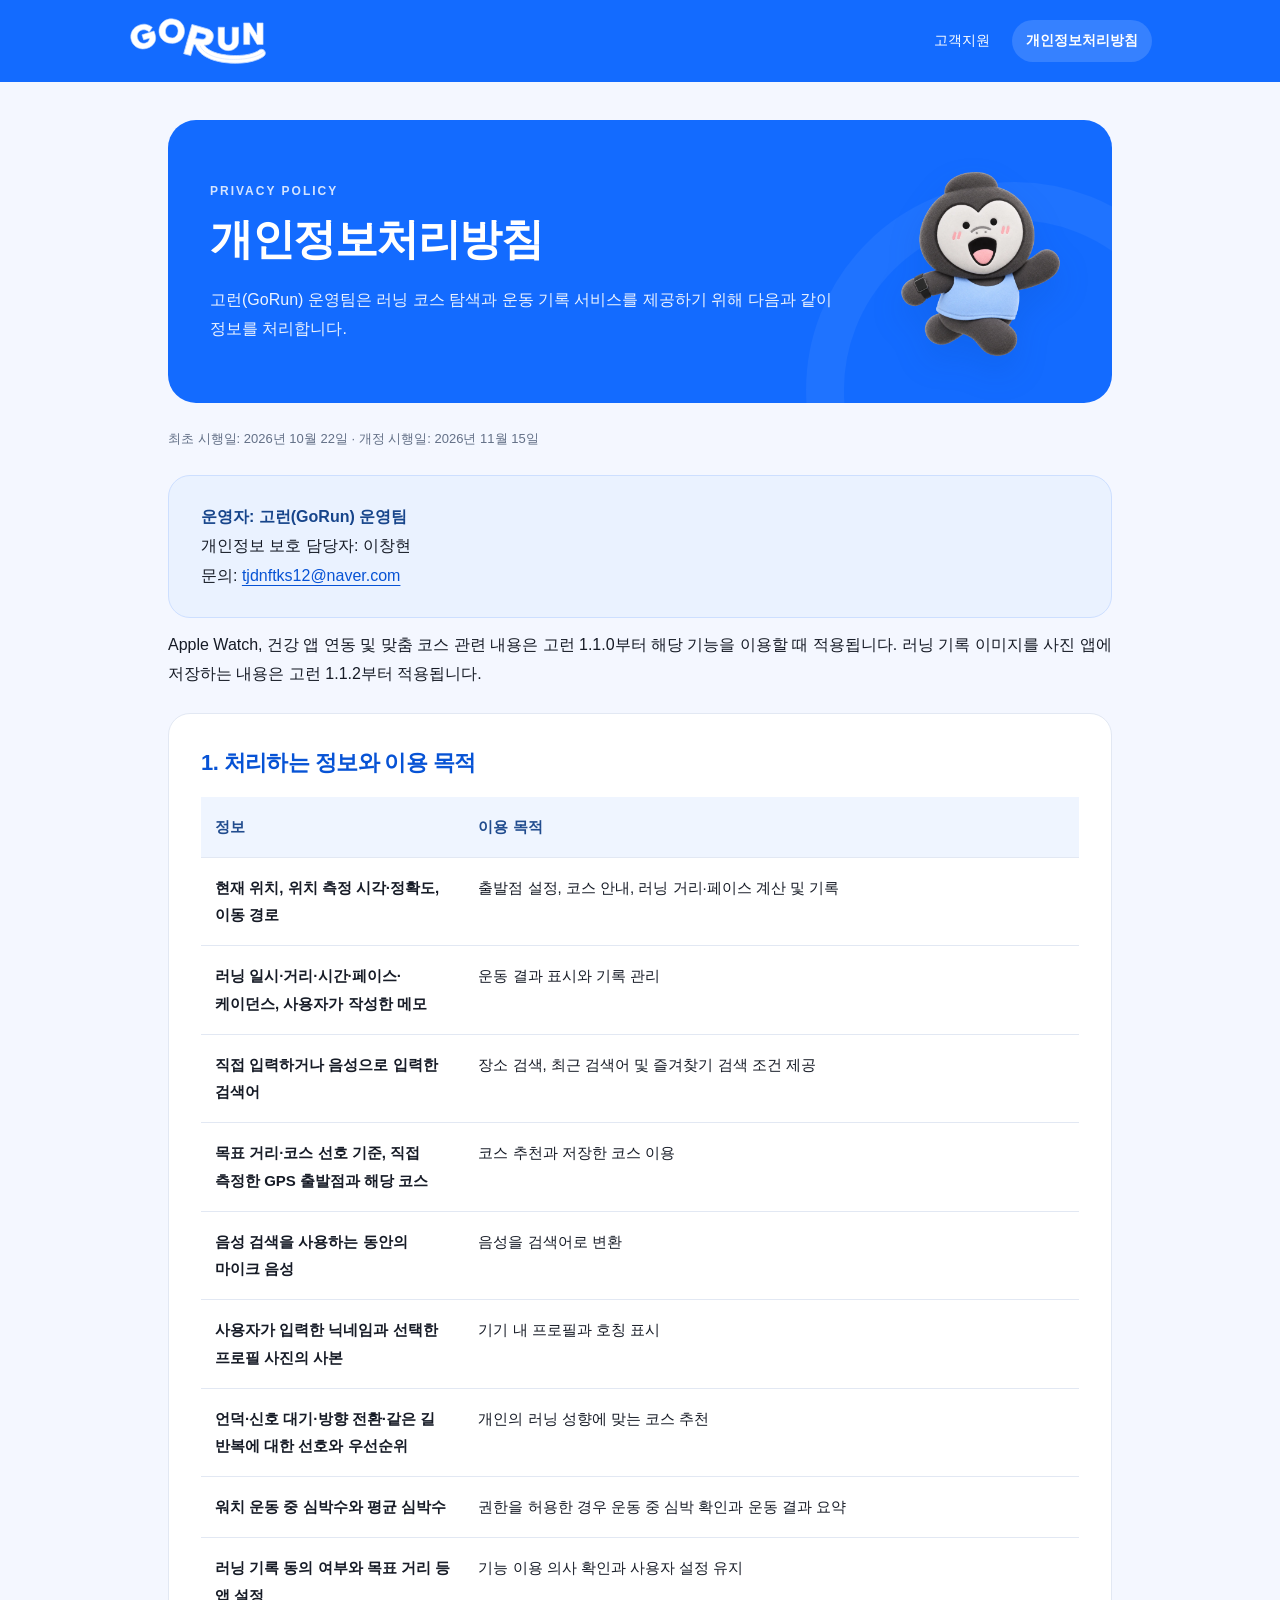
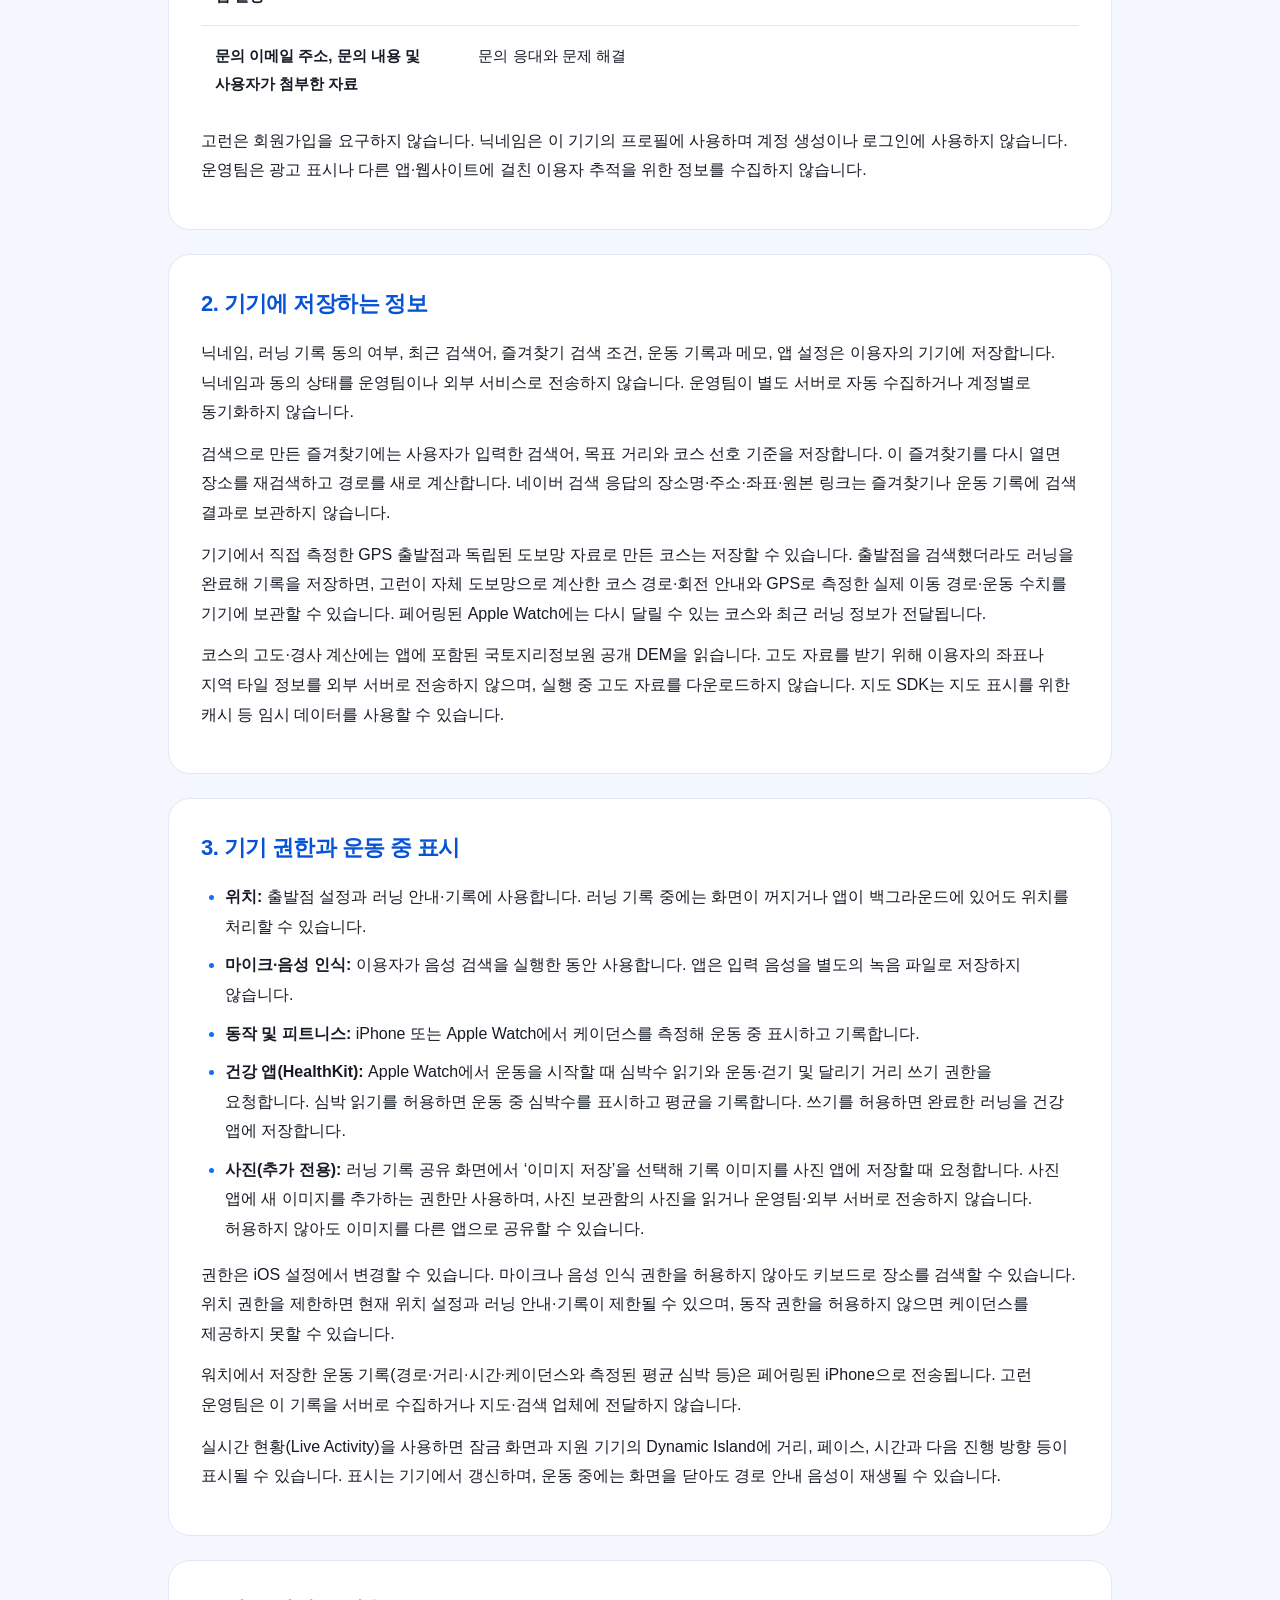
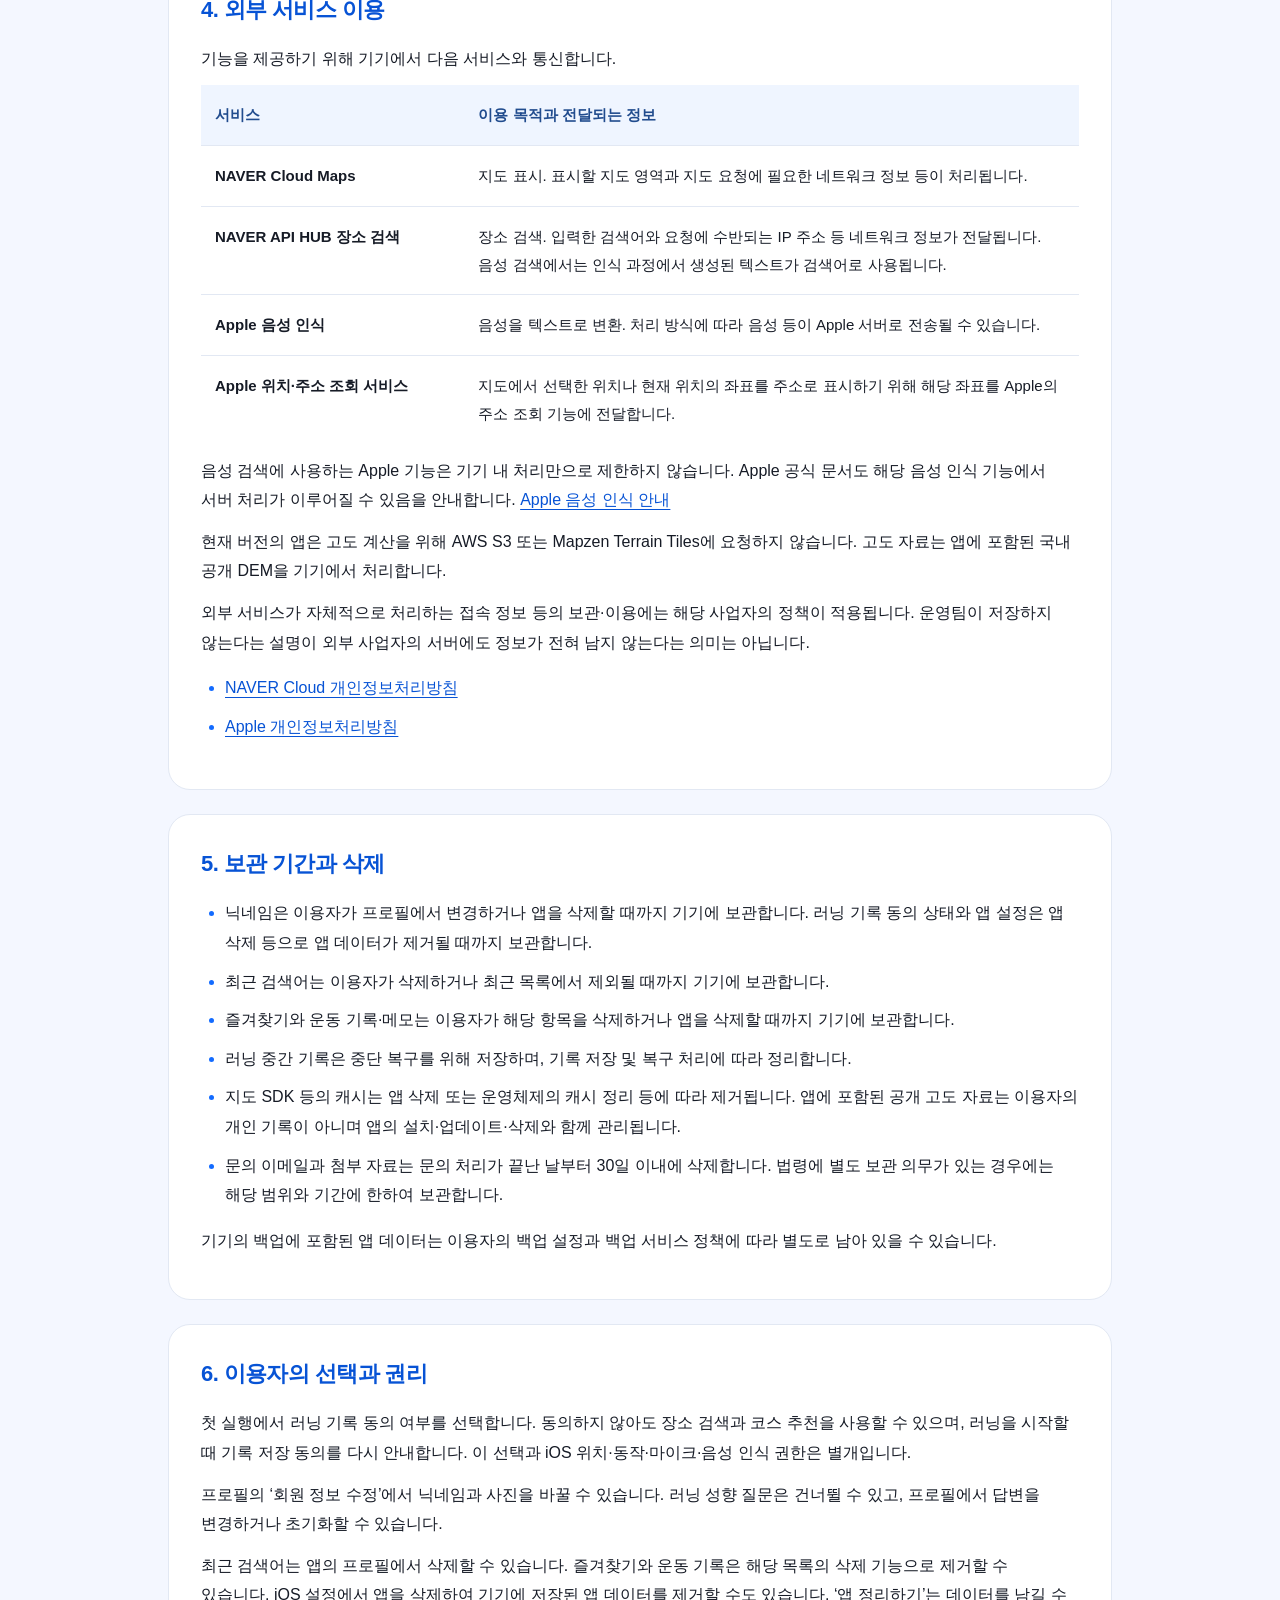
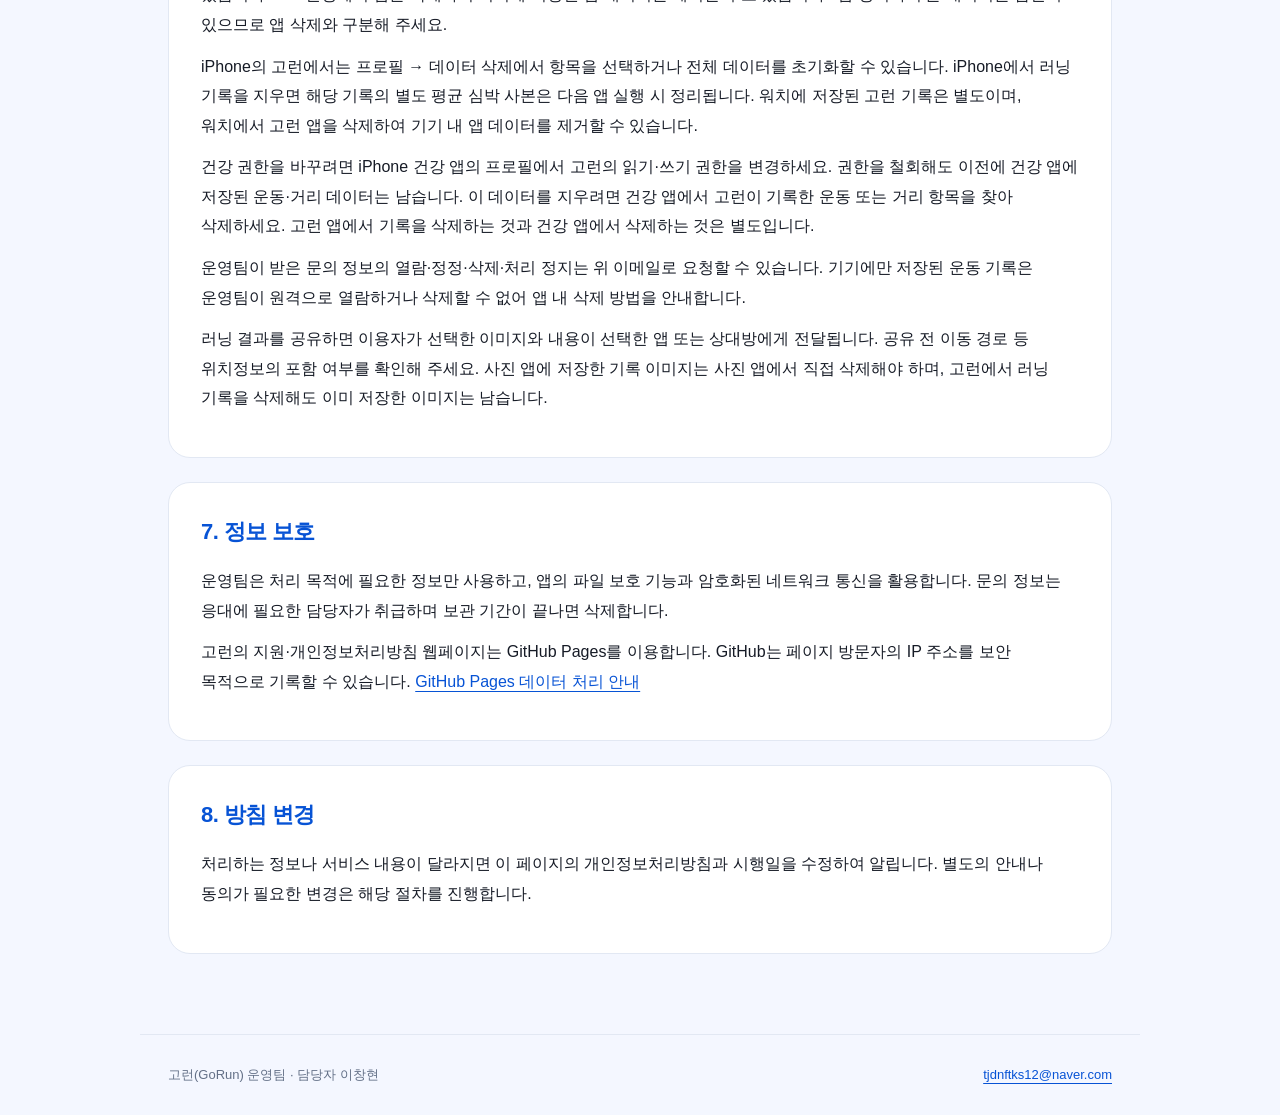
==== commit 35eab9ea: "docs: 러닝 기록 이미지 사진 앱 저장 권한 처리방침 반영 고런 1.1.2의 공유 이미지 '이미지 저장'(사진 추가 전용 권한)을 권한 목록과 공유·삭제 안내에 추가하고 개정 " ====
--- a/privacy.html
+++ b/privacy.html
@@ -1,8 +1,8 @@
 <!doctype html>
 <html lang="ko"><head><meta charset="utf-8"><meta name="viewport" content="width=device-width, initial-scale=1"><title>개인정보처리방침 · 고런 GoRun</title><meta name="description" content="고런의 위치·운동 기록, Apple Watch 심박 및 건강 앱 연동, 기기 간 전송과 데이터 삭제 안내."><meta name="color-scheme" content="light"><meta name="theme-color" content="#136bff"><link rel="icon" type="image/png" href="assets/favicon.png"><link rel="stylesheet" href="styles.css?v=brand-20261023"></head>
-<body><a class="skip" href="#main">본문으로 바로가기</a><header><nav aria-label="주 메뉴"><a class="brand" href="index.html" aria-label="고런 GoRun 이용 안내"><img src="assets/gorun-wordmark.svg" alt="고런 GoRun" width="138" height="46"></a><div class="navlinks"><a href="support.html">고객지원</a><a href="privacy.html" aria-current="page">개인정보처리방침</a></div></nav></header><main id="main"><div class="page-hero"><div class="hero-copy"><div class="eyebrow">PRIVACY POLICY</div><h1>개인정보처리방침</h1><p class="intro">고런(GoRun) 운영팀은 러닝 코스 탐색과 운동 기록 서비스를 제공하기 위해 다음과 같이 정보를 처리합니다.</p></div><img class="hero-mascot" src="assets/gorun-character.webp" alt="" width="190" height="203" decoding="async"></div><p class="meta">최초 시행일: 2026년 10월 22일 · 개정 시행일: 2026년 11월 7일</p><div class="panel contact"><strong>운영자: 고런(GoRun) 운영팀</strong><br>개인정보 보호 담당자: 이창현<br>문의: <a href="mailto:tjdnftks12@naver.com">tjdnftks12@naver.com</a></div><p>Apple Watch, 건강 앱 연동 및 맞춤 코스 관련 내용은 고런 1.1.0부터 해당 기능을 이용할 때 적용됩니다.</p><section><h2>1. 처리하는 정보와 이용 목적</h2><div class="scroll"><table><thead><tr><th scope="col">정보</th><th scope="col">이용 목적</th></tr></thead><tbody><tr><td>현재 위치, 위치 측정 시각·정확도, 이동 경로</td><td>출발점 설정, 코스 안내, 러닝 거리·페이스 계산 및 기록</td></tr><tr><td>러닝 일시·거리·시간·페이스·케이던스, 사용자가 작성한 메모</td><td>운동 결과 표시와 기록 관리</td></tr><tr><td>직접 입력하거나 음성으로 입력한 검색어</td><td>장소 검색, 최근 검색어 및 즐겨찾기 검색 조건 제공</td></tr><tr><td>목표 거리·코스 선호 기준, 직접 측정한 GPS 출발점과 해당 코스</td><td>코스 추천과 저장한 코스 이용</td></tr><tr><td>음성 검색을 사용하는 동안의 마이크 음성</td><td>음성을 검색어로 변환</td></tr><tr><td>사용자가 입력한 닉네임과 선택한 프로필 사진의 사본</td><td>기기 내 프로필과 호칭 표시</td></tr><tr><td>언덕·신호 대기·방향 전환·같은 길 반복에 대한 선호와 우선순위</td><td>개인의 러닝 성향에 맞는 코스 추천</td></tr><tr><td>워치 운동 중 심박수와 평균 심박수</td><td>권한을 허용한 경우 운동 중 심박 확인과 운동 결과 요약</td></tr><tr><td>러닝 기록 동의 여부와 목표 거리 등 앱 설정</td><td>기능 이용 의사 확인과 사용자 설정 유지</td></tr><tr><td>문의 이메일 주소, 문의 내용 및 사용자가 첨부한 자료</td><td>문의 응대와 문제 해결</td></tr></tbody></table></div><p>고런은 회원가입을 요구하지 않습니다. 닉네임은 이 기기의 프로필에 사용하며 계정 생성이나 로그인에 사용하지 않습니다. 운영팀은 광고 표시나 다른 앱·웹사이트에 걸친 이용자 추적을 위한 정보를 수집하지 않습니다.</p></section><section><h2>2. 기기에 저장하는 정보</h2><p>닉네임, 러닝 기록 동의 여부, 최근 검색어, 즐겨찾기 검색 조건, 운동 기록과 메모, 앱 설정은 이용자의 기기에 저장합니다. 닉네임과 동의 상태를 운영팀이나 외부 서비스로 전송하지 않습니다. 운영팀이 별도 서버로 자동 수집하거나 계정별로 동기화하지 않습니다.</p><p>검색으로 만든 즐겨찾기에는 사용자가 입력한 검색어, 목표 거리와 코스 선호 기준을 저장합니다. 이 즐겨찾기를 다시 열면 장소를 재검색하고 경로를 새로 계산합니다. 네이버 검색 응답의 장소명·주소·좌표·원본 링크는 즐겨찾기나 운동 기록에 검색 결과로 보관하지 않습니다.</p><p>기기에서 직접 측정한 GPS 출발점과 독립된 도보망 자료로 만든 코스는 저장할 수 있습니다. 출발점을 검색했더라도 러닝을 완료해 기록을 저장하면, 고런이 자체 도보망으로 계산한 코스 경로·회전 안내와 GPS로 측정한 실제 이동 경로·운동 수치를 기기에 보관할 수 있습니다. 페어링된 Apple Watch에는 다시 달릴 수 있는 코스와 최근 러닝 정보가 전달됩니다.</p><p>코스의 고도·경사 계산에는 앱에 포함된 국토지리정보원 공개 DEM을 읽습니다. 고도 자료를 받기 위해 이용자의 좌표나 지역 타일 정보를 외부 서버로 전송하지 않으며, 실행 중 고도 자료를 다운로드하지 않습니다. 지도 SDK는 지도 표시를 위한 캐시 등 임시 데이터를 사용할 수 있습니다.</p></section><section><h2>3. 기기 권한과 운동 중 표시</h2><ul><li><strong>위치:</strong> 출발점 설정과 러닝 안내·기록에 사용합니다. 러닝 기록 중에는 화면이 꺼지거나 앱이 백그라운드에 있어도 위치를 처리할 수 있습니다.</li><li><strong>마이크·음성 인식:</strong> 이용자가 음성 검색을 실행한 동안 사용합니다. 앱은 입력 음성을 별도의 녹음 파일로 저장하지 않습니다.</li><li><strong>동작 및 피트니스:</strong> iPhone 또는 Apple Watch에서 케이던스를 측정해 운동 중 표시하고 기록합니다.</li><li><strong>건강 앱(HealthKit):</strong> Apple Watch에서 운동을 시작할 때 심박수 읽기와 운동·걷기 및 달리기 거리 쓰기 권한을 요청합니다. 심박 읽기를 허용하면 운동 중 심박수를 표시하고 평균을 기록합니다. 쓰기를 허용하면 완료한 러닝을 건강 앱에 저장합니다.</li></ul><p>권한은 iOS 설정에서 변경할 수 있습니다. 마이크나 음성 인식 권한을 허용하지 않아도 키보드로 장소를 검색할 수 있습니다. 위치 권한을 제한하면 현재 위치 설정과 러닝 안내·기록이 제한될 수 있으며, 동작 권한을 허용하지 않으면 케이던스를 제공하지 못할 수 있습니다.</p><p>워치에서 저장한 운동 기록(경로·거리·시간·케이던스와 측정된 평균 심박 등)은 페어링된 iPhone으로 전송됩니다. 고런 운영팀은 이 기록을 서버로 수집하거나 지도·검색 업체에 전달하지 않습니다.</p><p>실시간 현황(Live Activity)을 사용하면 잠금 화면과 지원 기기의 Dynamic Island에 거리, 페이스, 시간과 다음 진행 방향 등이 표시될 수 있습니다. 표시는 기기에서 갱신하며, 운동 중에는 화면을 닫아도 경로 안내 음성이 재생될 수 있습니다.</p></section><section><h2>4. 외부 서비스 이용</h2><p>기능을 제공하기 위해 기기에서 다음 서비스와 통신합니다.</p><div class="scroll"><table><thead><tr><th scope="col">서비스</th><th scope="col">이용 목적과 전달되는 정보</th></tr></thead><tbody>
+<body><a class="skip" href="#main">본문으로 바로가기</a><header><nav aria-label="주 메뉴"><a class="brand" href="index.html" aria-label="고런 GoRun 이용 안내"><img src="assets/gorun-wordmark.svg" alt="고런 GoRun" width="138" height="46"></a><div class="navlinks"><a href="support.html">고객지원</a><a href="privacy.html" aria-current="page">개인정보처리방침</a></div></nav></header><main id="main"><div class="page-hero"><div class="hero-copy"><div class="eyebrow">PRIVACY POLICY</div><h1>개인정보처리방침</h1><p class="intro">고런(GoRun) 운영팀은 러닝 코스 탐색과 운동 기록 서비스를 제공하기 위해 다음과 같이 정보를 처리합니다.</p></div><img class="hero-mascot" src="assets/gorun-character.webp" alt="" width="190" height="203" decoding="async"></div><p class="meta">최초 시행일: 2026년 10월 22일 · 개정 시행일: 2026년 11월 15일</p><div class="panel contact"><strong>운영자: 고런(GoRun) 운영팀</strong><br>개인정보 보호 담당자: 이창현<br>문의: <a href="mailto:tjdnftks12@naver.com">tjdnftks12@naver.com</a></div><p>Apple Watch, 건강 앱 연동 및 맞춤 코스 관련 내용은 고런 1.1.0부터 해당 기능을 이용할 때 적용됩니다. 러닝 기록 이미지를 사진 앱에 저장하는 내용은 고런 1.1.2부터 적용됩니다.</p><section><h2>1. 처리하는 정보와 이용 목적</h2><div class="scroll"><table><thead><tr><th scope="col">정보</th><th scope="col">이용 목적</th></tr></thead><tbody><tr><td>현재 위치, 위치 측정 시각·정확도, 이동 경로</td><td>출발점 설정, 코스 안내, 러닝 거리·페이스 계산 및 기록</td></tr><tr><td>러닝 일시·거리·시간·페이스·케이던스, 사용자가 작성한 메모</td><td>운동 결과 표시와 기록 관리</td></tr><tr><td>직접 입력하거나 음성으로 입력한 검색어</td><td>장소 검색, 최근 검색어 및 즐겨찾기 검색 조건 제공</td></tr><tr><td>목표 거리·코스 선호 기준, 직접 측정한 GPS 출발점과 해당 코스</td><td>코스 추천과 저장한 코스 이용</td></tr><tr><td>음성 검색을 사용하는 동안의 마이크 음성</td><td>음성을 검색어로 변환</td></tr><tr><td>사용자가 입력한 닉네임과 선택한 프로필 사진의 사본</td><td>기기 내 프로필과 호칭 표시</td></tr><tr><td>언덕·신호 대기·방향 전환·같은 길 반복에 대한 선호와 우선순위</td><td>개인의 러닝 성향에 맞는 코스 추천</td></tr><tr><td>워치 운동 중 심박수와 평균 심박수</td><td>권한을 허용한 경우 운동 중 심박 확인과 운동 결과 요약</td></tr><tr><td>러닝 기록 동의 여부와 목표 거리 등 앱 설정</td><td>기능 이용 의사 확인과 사용자 설정 유지</td></tr><tr><td>문의 이메일 주소, 문의 내용 및 사용자가 첨부한 자료</td><td>문의 응대와 문제 해결</td></tr></tbody></table></div><p>고런은 회원가입을 요구하지 않습니다. 닉네임은 이 기기의 프로필에 사용하며 계정 생성이나 로그인에 사용하지 않습니다. 운영팀은 광고 표시나 다른 앱·웹사이트에 걸친 이용자 추적을 위한 정보를 수집하지 않습니다.</p></section><section><h2>2. 기기에 저장하는 정보</h2><p>닉네임, 러닝 기록 동의 여부, 최근 검색어, 즐겨찾기 검색 조건, 운동 기록과 메모, 앱 설정은 이용자의 기기에 저장합니다. 닉네임과 동의 상태를 운영팀이나 외부 서비스로 전송하지 않습니다. 운영팀이 별도 서버로 자동 수집하거나 계정별로 동기화하지 않습니다.</p><p>검색으로 만든 즐겨찾기에는 사용자가 입력한 검색어, 목표 거리와 코스 선호 기준을 저장합니다. 이 즐겨찾기를 다시 열면 장소를 재검색하고 경로를 새로 계산합니다. 네이버 검색 응답의 장소명·주소·좌표·원본 링크는 즐겨찾기나 운동 기록에 검색 결과로 보관하지 않습니다.</p><p>기기에서 직접 측정한 GPS 출발점과 독립된 도보망 자료로 만든 코스는 저장할 수 있습니다. 출발점을 검색했더라도 러닝을 완료해 기록을 저장하면, 고런이 자체 도보망으로 계산한 코스 경로·회전 안내와 GPS로 측정한 실제 이동 경로·운동 수치를 기기에 보관할 수 있습니다. 페어링된 Apple Watch에는 다시 달릴 수 있는 코스와 최근 러닝 정보가 전달됩니다.</p><p>코스의 고도·경사 계산에는 앱에 포함된 국토지리정보원 공개 DEM을 읽습니다. 고도 자료를 받기 위해 이용자의 좌표나 지역 타일 정보를 외부 서버로 전송하지 않으며, 실행 중 고도 자료를 다운로드하지 않습니다. 지도 SDK는 지도 표시를 위한 캐시 등 임시 데이터를 사용할 수 있습니다.</p></section><section><h2>3. 기기 권한과 운동 중 표시</h2><ul><li><strong>위치:</strong> 출발점 설정과 러닝 안내·기록에 사용합니다. 러닝 기록 중에는 화면이 꺼지거나 앱이 백그라운드에 있어도 위치를 처리할 수 있습니다.</li><li><strong>마이크·음성 인식:</strong> 이용자가 음성 검색을 실행한 동안 사용합니다. 앱은 입력 음성을 별도의 녹음 파일로 저장하지 않습니다.</li><li><strong>동작 및 피트니스:</strong> iPhone 또는 Apple Watch에서 케이던스를 측정해 운동 중 표시하고 기록합니다.</li><li><strong>건강 앱(HealthKit):</strong> Apple Watch에서 운동을 시작할 때 심박수 읽기와 운동·걷기 및 달리기 거리 쓰기 권한을 요청합니다. 심박 읽기를 허용하면 운동 중 심박수를 표시하고 평균을 기록합니다. 쓰기를 허용하면 완료한 러닝을 건강 앱에 저장합니다.</li><li><strong>사진(추가 전용):</strong> 러닝 기록 공유 화면에서 ‘이미지 저장’을 선택해 기록 이미지를 사진 앱에 저장할 때 요청합니다. 사진 앱에 새 이미지를 추가하는 권한만 사용하며, 사진 보관함의 사진을 읽거나 운영팀·외부 서버로 전송하지 않습니다. 허용하지 않아도 이미지를 다른 앱으로 공유할 수 있습니다.</li></ul><p>권한은 iOS 설정에서 변경할 수 있습니다. 마이크나 음성 인식 권한을 허용하지 않아도 키보드로 장소를 검색할 수 있습니다. 위치 권한을 제한하면 현재 위치 설정과 러닝 안내·기록이 제한될 수 있으며, 동작 권한을 허용하지 않으면 케이던스를 제공하지 못할 수 있습니다.</p><p>워치에서 저장한 운동 기록(경로·거리·시간·케이던스와 측정된 평균 심박 등)은 페어링된 iPhone으로 전송됩니다. 고런 운영팀은 이 기록을 서버로 수집하거나 지도·검색 업체에 전달하지 않습니다.</p><p>실시간 현황(Live Activity)을 사용하면 잠금 화면과 지원 기기의 Dynamic Island에 거리, 페이스, 시간과 다음 진행 방향 등이 표시될 수 있습니다. 표시는 기기에서 갱신하며, 운동 중에는 화면을 닫아도 경로 안내 음성이 재생될 수 있습니다.</p></section><section><h2>4. 외부 서비스 이용</h2><p>기능을 제공하기 위해 기기에서 다음 서비스와 통신합니다.</p><div class="scroll"><table><thead><tr><th scope="col">서비스</th><th scope="col">이용 목적과 전달되는 정보</th></tr></thead><tbody>
 <tr><td>NAVER Cloud Maps</td><td>지도 표시. 표시할 지도 영역과 지도 요청에 필요한 네트워크 정보 등이 처리됩니다.</td></tr>
 <tr><td>NAVER API HUB 장소 검색</td><td>장소 검색. 입력한 검색어와 요청에 수반되는 IP 주소 등 네트워크 정보가 전달됩니다. 음성 검색에서는 인식 과정에서 생성된 텍스트가 검색어로 사용됩니다.</td></tr>
 <tr><td>Apple 음성 인식</td><td>음성을 텍스트로 변환. 처리 방식에 따라 음성 등이 Apple 서버로 전송될 수 있습니다.</td></tr>
 <tr><td>Apple 위치·주소 조회 서비스</td><td>지도에서 선택한 위치나 현재 위치의 좌표를 주소로 표시하기 위해 해당 좌표를 Apple의 주소 조회 기능에 전달합니다.</td></tr>
-</tbody></table></div><p>음성 검색에 사용하는 Apple 기능은 기기 내 처리만으로 제한하지 않습니다. Apple 공식 문서도 해당 음성 인식 기능에서 서버 처리가 이루어질 수 있음을 안내합니다. <a href="https://developer.apple.com/documentation/speech/asking-permission-to-use-speech-recognition">Apple 음성 인식 안내</a></p><p>현재 버전의 앱은 고도 계산을 위해 AWS S3 또는 Mapzen Terrain Tiles에 요청하지 않습니다. 고도 자료는 앱에 포함된 국내 공개 DEM을 기기에서 처리합니다.</p><p>외부 서비스가 자체적으로 처리하는 접속 정보 등의 보관·이용에는 해당 사업자의 정책이 적용됩니다. 운영팀이 저장하지 않는다는 설명이 외부 사업자의 서버에도 정보가 전혀 남지 않는다는 의미는 아닙니다.</p><ul><li><a href="https://privacy.navercloudcorp.com/ko/ncp/PrivacyPolicy/ncp-g">NAVER Cloud 개인정보처리방침</a></li><li><a href="https://www.apple.com/legal/privacy/kr/">Apple 개인정보처리방침</a></li></ul></section><section><h2>5. 보관 기간과 삭제</h2><ul><li>닉네임은 이용자가 프로필에서 변경하거나 앱을 삭제할 때까지 기기에 보관합니다. 러닝 기록 동의 상태와 앱 설정은 앱 삭제 등으로 앱 데이터가 제거될 때까지 보관합니다.</li><li>최근 검색어는 이용자가 삭제하거나 최근 목록에서 제외될 때까지 기기에 보관합니다.</li><li>즐겨찾기와 운동 기록·메모는 이용자가 해당 항목을 삭제하거나 앱을 삭제할 때까지 기기에 보관합니다.</li><li>러닝 중간 기록은 중단 복구를 위해 저장하며, 기록 저장 및 복구 처리에 따라 정리합니다.</li><li>지도 SDK 등의 캐시는 앱 삭제 또는 운영체제의 캐시 정리 등에 따라 제거됩니다. 앱에 포함된 공개 고도 자료는 이용자의 개인 기록이 아니며 앱의 설치·업데이트·삭제와 함께 관리됩니다.</li><li>문의 이메일과 첨부 자료는 문의 처리가 끝난 날부터 30일 이내에 삭제합니다. 법령에 별도 보관 의무가 있는 경우에는 해당 범위와 기간에 한하여 보관합니다.</li></ul><p>기기의 백업에 포함된 앱 데이터는 이용자의 백업 설정과 백업 서비스 정책에 따라 별도로 남아 있을 수 있습니다.</p></section><section><h2>6. 이용자의 선택과 권리</h2><p>첫 실행에서 러닝 기록 동의 여부를 선택합니다. 동의하지 않아도 장소 검색과 코스 추천을 사용할 수 있으며, 러닝을 시작할 때 기록 저장 동의를 다시 안내합니다. 이 선택과 iOS 위치·동작·마이크·음성 인식 권한은 별개입니다.</p><p>프로필의 ‘회원 정보 수정’에서 닉네임과 사진을 바꿀 수 있습니다. 러닝 성향 질문은 건너뛸 수 있고, 프로필에서 답변을 변경하거나 초기화할 수 있습니다.</p><p>최근 검색어는 앱의 프로필에서 삭제할 수 있습니다. 즐겨찾기와 운동 기록은 해당 목록의 삭제 기능으로 제거할 수 있습니다. iOS 설정에서 앱을 삭제하여 기기에 저장된 앱 데이터를 제거할 수도 있습니다. ‘앱 정리하기’는 데이터를 남길 수 있으므로 앱 삭제와 구분해 주세요.</p><p>iPhone의 고런에서는 프로필 → 데이터 삭제에서 항목을 선택하거나 전체 데이터를 초기화할 수 있습니다. iPhone에서 러닝 기록을 지우면 해당 기록의 별도 평균 심박 사본은 다음 앱 실행 시 정리됩니다. 워치에 저장된 고런 기록은 별도이며, 워치에서 고런 앱을 삭제하여 기기 내 앱 데이터를 제거할 수 있습니다.</p><p>건강 권한을 바꾸려면 iPhone 건강 앱의 프로필에서 고런의 읽기·쓰기 권한을 변경하세요. 권한을 철회해도 이전에 건강 앱에 저장된 운동·거리 데이터는 남습니다. 이 데이터를 지우려면 건강 앱에서 고런이 기록한 운동 또는 거리 항목을 찾아 삭제하세요. 고런 앱에서 기록을 삭제하는 것과 건강 앱에서 삭제하는 것은 별도입니다.</p><p>운영팀이 받은 문의 정보의 열람·정정·삭제·처리 정지는 위 이메일로 요청할 수 있습니다. 기기에만 저장된 운동 기록은 운영팀이 원격으로 열람하거나 삭제할 수 없어 앱 내 삭제 방법을 안내합니다.</p><p>러닝 결과를 공유하면 이용자가 선택한 이미지와 내용이 선택한 앱 또는 상대방에게 전달됩니다. 공유 전 이동 경로 등 위치정보의 포함 여부를 확인해 주세요.</p></section><section><h2>7. 정보 보호</h2><p>운영팀은 처리 목적에 필요한 정보만 사용하고, 앱의 파일 보호 기능과 암호화된 네트워크 통신을 활용합니다. 문의 정보는 응대에 필요한 담당자가 취급하며 보관 기간이 끝나면 삭제합니다.</p><p>고런의 지원·개인정보처리방침 웹페이지는 GitHub Pages를 이용합니다. GitHub는 페이지 방문자의 IP 주소를 보안 목적으로 기록할 수 있습니다. <a href="https://docs.github.com/en/pages/getting-started-with-github-pages/what-is-github-pages#data-collection">GitHub Pages 데이터 처리 안내</a></p></section><section><h2>8. 방침 변경</h2><p>처리하는 정보나 서비스 내용이 달라지면 이 페이지의 개인정보처리방침과 시행일을 수정하여 알립니다. 별도의 안내나 동의가 필요한 변경은 해당 절차를 진행합니다.</p></section></main><footer><span>고런(GoRun) 운영팀 · 담당자 이창현</span><a href="mailto:tjdnftks12@naver.com">tjdnftks12@naver.com</a></footer></body></html>+</tbody></table></div><p>음성 검색에 사용하는 Apple 기능은 기기 내 처리만으로 제한하지 않습니다. Apple 공식 문서도 해당 음성 인식 기능에서 서버 처리가 이루어질 수 있음을 안내합니다. <a href="https://developer.apple.com/documentation/speech/asking-permission-to-use-speech-recognition">Apple 음성 인식 안내</a></p><p>현재 버전의 앱은 고도 계산을 위해 AWS S3 또는 Mapzen Terrain Tiles에 요청하지 않습니다. 고도 자료는 앱에 포함된 국내 공개 DEM을 기기에서 처리합니다.</p><p>외부 서비스가 자체적으로 처리하는 접속 정보 등의 보관·이용에는 해당 사업자의 정책이 적용됩니다. 운영팀이 저장하지 않는다는 설명이 외부 사업자의 서버에도 정보가 전혀 남지 않는다는 의미는 아닙니다.</p><ul><li><a href="https://privacy.navercloudcorp.com/ko/ncp/PrivacyPolicy/ncp-g">NAVER Cloud 개인정보처리방침</a></li><li><a href="https://www.apple.com/legal/privacy/kr/">Apple 개인정보처리방침</a></li></ul></section><section><h2>5. 보관 기간과 삭제</h2><ul><li>닉네임은 이용자가 프로필에서 변경하거나 앱을 삭제할 때까지 기기에 보관합니다. 러닝 기록 동의 상태와 앱 설정은 앱 삭제 등으로 앱 데이터가 제거될 때까지 보관합니다.</li><li>최근 검색어는 이용자가 삭제하거나 최근 목록에서 제외될 때까지 기기에 보관합니다.</li><li>즐겨찾기와 운동 기록·메모는 이용자가 해당 항목을 삭제하거나 앱을 삭제할 때까지 기기에 보관합니다.</li><li>러닝 중간 기록은 중단 복구를 위해 저장하며, 기록 저장 및 복구 처리에 따라 정리합니다.</li><li>지도 SDK 등의 캐시는 앱 삭제 또는 운영체제의 캐시 정리 등에 따라 제거됩니다. 앱에 포함된 공개 고도 자료는 이용자의 개인 기록이 아니며 앱의 설치·업데이트·삭제와 함께 관리됩니다.</li><li>문의 이메일과 첨부 자료는 문의 처리가 끝난 날부터 30일 이내에 삭제합니다. 법령에 별도 보관 의무가 있는 경우에는 해당 범위와 기간에 한하여 보관합니다.</li></ul><p>기기의 백업에 포함된 앱 데이터는 이용자의 백업 설정과 백업 서비스 정책에 따라 별도로 남아 있을 수 있습니다.</p></section><section><h2>6. 이용자의 선택과 권리</h2><p>첫 실행에서 러닝 기록 동의 여부를 선택합니다. 동의하지 않아도 장소 검색과 코스 추천을 사용할 수 있으며, 러닝을 시작할 때 기록 저장 동의를 다시 안내합니다. 이 선택과 iOS 위치·동작·마이크·음성 인식 권한은 별개입니다.</p><p>프로필의 ‘회원 정보 수정’에서 닉네임과 사진을 바꿀 수 있습니다. 러닝 성향 질문은 건너뛸 수 있고, 프로필에서 답변을 변경하거나 초기화할 수 있습니다.</p><p>최근 검색어는 앱의 프로필에서 삭제할 수 있습니다. 즐겨찾기와 운동 기록은 해당 목록의 삭제 기능으로 제거할 수 있습니다. iOS 설정에서 앱을 삭제하여 기기에 저장된 앱 데이터를 제거할 수도 있습니다. ‘앱 정리하기’는 데이터를 남길 수 있으므로 앱 삭제와 구분해 주세요.</p><p>iPhone의 고런에서는 프로필 → 데이터 삭제에서 항목을 선택하거나 전체 데이터를 초기화할 수 있습니다. iPhone에서 러닝 기록을 지우면 해당 기록의 별도 평균 심박 사본은 다음 앱 실행 시 정리됩니다. 워치에 저장된 고런 기록은 별도이며, 워치에서 고런 앱을 삭제하여 기기 내 앱 데이터를 제거할 수 있습니다.</p><p>건강 권한을 바꾸려면 iPhone 건강 앱의 프로필에서 고런의 읽기·쓰기 권한을 변경하세요. 권한을 철회해도 이전에 건강 앱에 저장된 운동·거리 데이터는 남습니다. 이 데이터를 지우려면 건강 앱에서 고런이 기록한 운동 또는 거리 항목을 찾아 삭제하세요. 고런 앱에서 기록을 삭제하는 것과 건강 앱에서 삭제하는 것은 별도입니다.</p><p>운영팀이 받은 문의 정보의 열람·정정·삭제·처리 정지는 위 이메일로 요청할 수 있습니다. 기기에만 저장된 운동 기록은 운영팀이 원격으로 열람하거나 삭제할 수 없어 앱 내 삭제 방법을 안내합니다.</p><p>러닝 결과를 공유하면 이용자가 선택한 이미지와 내용이 선택한 앱 또는 상대방에게 전달됩니다. 공유 전 이동 경로 등 위치정보의 포함 여부를 확인해 주세요. 사진 앱에 저장한 기록 이미지는 사진 앱에서 직접 삭제해야 하며, 고런에서 러닝 기록을 삭제해도 이미 저장한 이미지는 남습니다.</p></section><section><h2>7. 정보 보호</h2><p>운영팀은 처리 목적에 필요한 정보만 사용하고, 앱의 파일 보호 기능과 암호화된 네트워크 통신을 활용합니다. 문의 정보는 응대에 필요한 담당자가 취급하며 보관 기간이 끝나면 삭제합니다.</p><p>고런의 지원·개인정보처리방침 웹페이지는 GitHub Pages를 이용합니다. GitHub는 페이지 방문자의 IP 주소를 보안 목적으로 기록할 수 있습니다. <a href="https://docs.github.com/en/pages/getting-started-with-github-pages/what-is-github-pages#data-collection">GitHub Pages 데이터 처리 안내</a></p></section><section><h2>8. 방침 변경</h2><p>처리하는 정보나 서비스 내용이 달라지면 이 페이지의 개인정보처리방침과 시행일을 수정하여 알립니다. 별도의 안내나 동의가 필요한 변경은 해당 절차를 진행합니다.</p></section></main><footer><span>고런(GoRun) 운영팀 · 담당자 이창현</span><a href="mailto:tjdnftks12@naver.com">tjdnftks12@naver.com</a></footer></body></html>
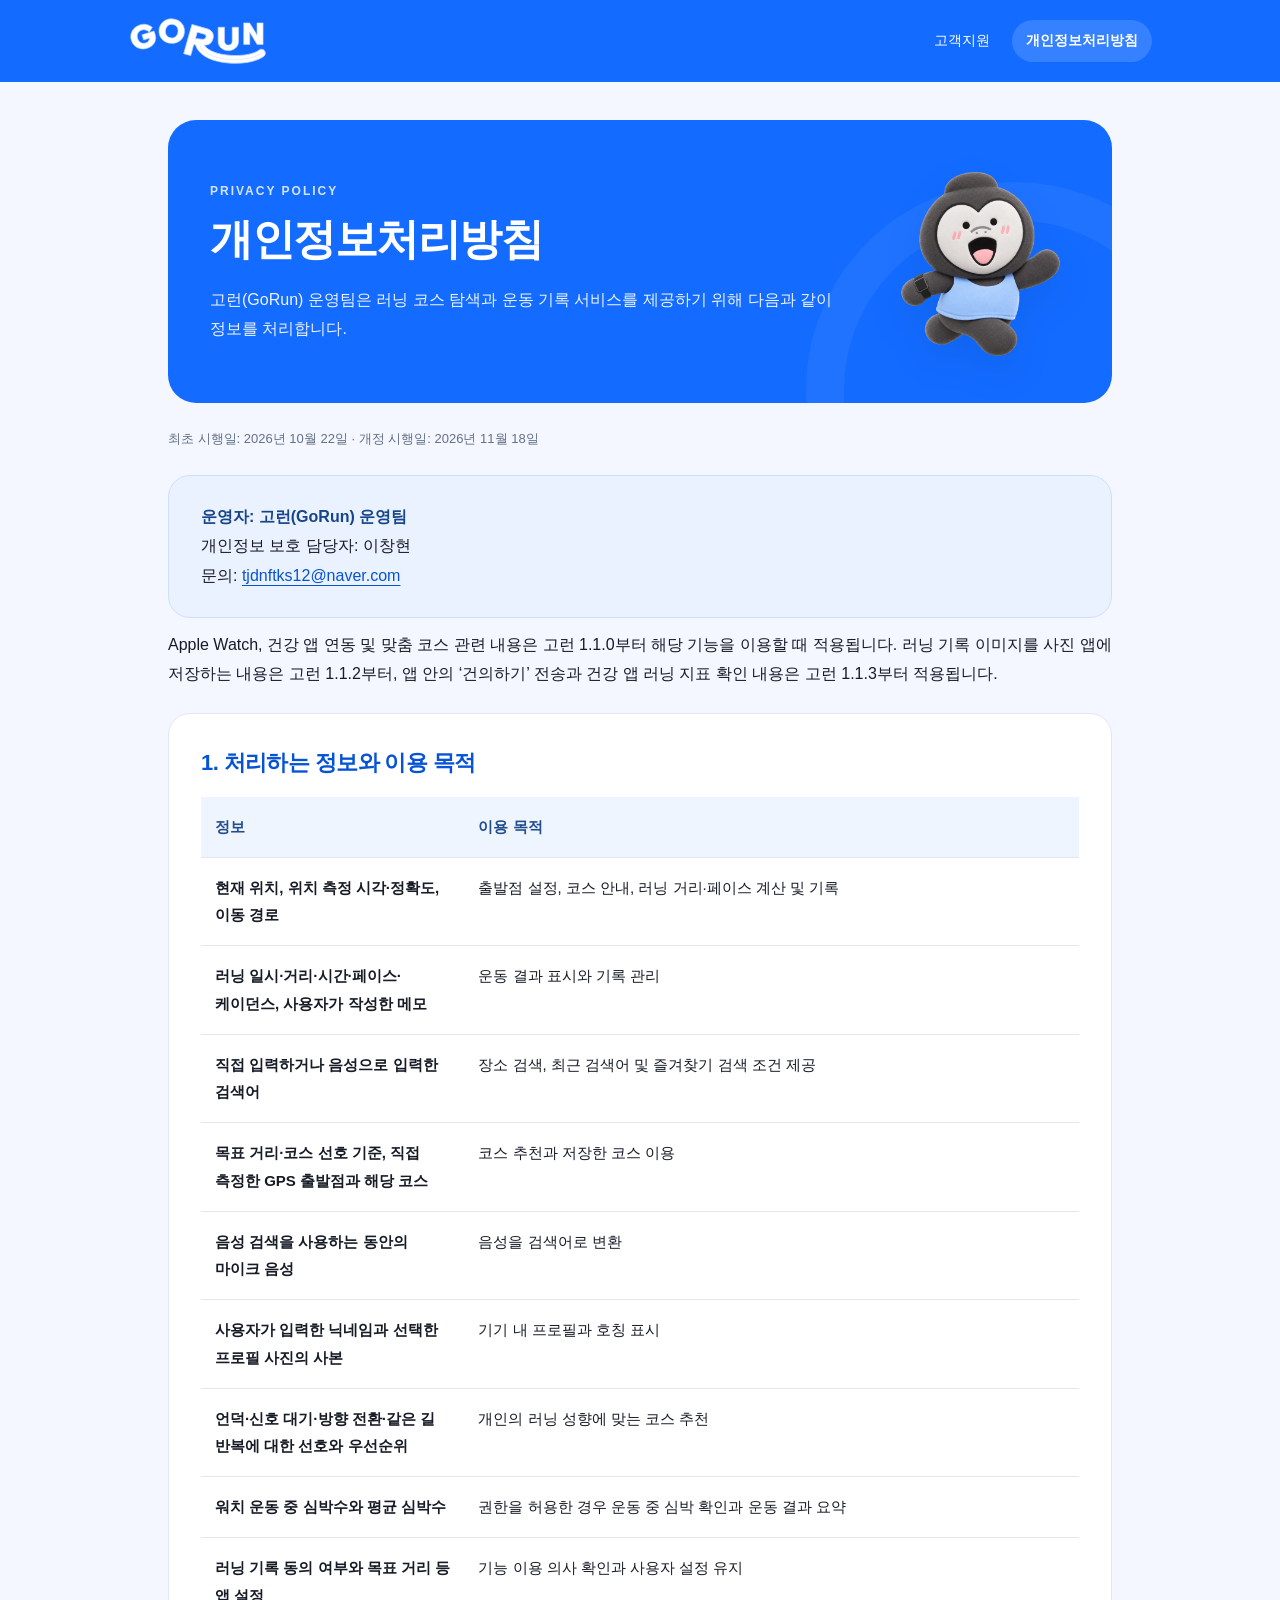
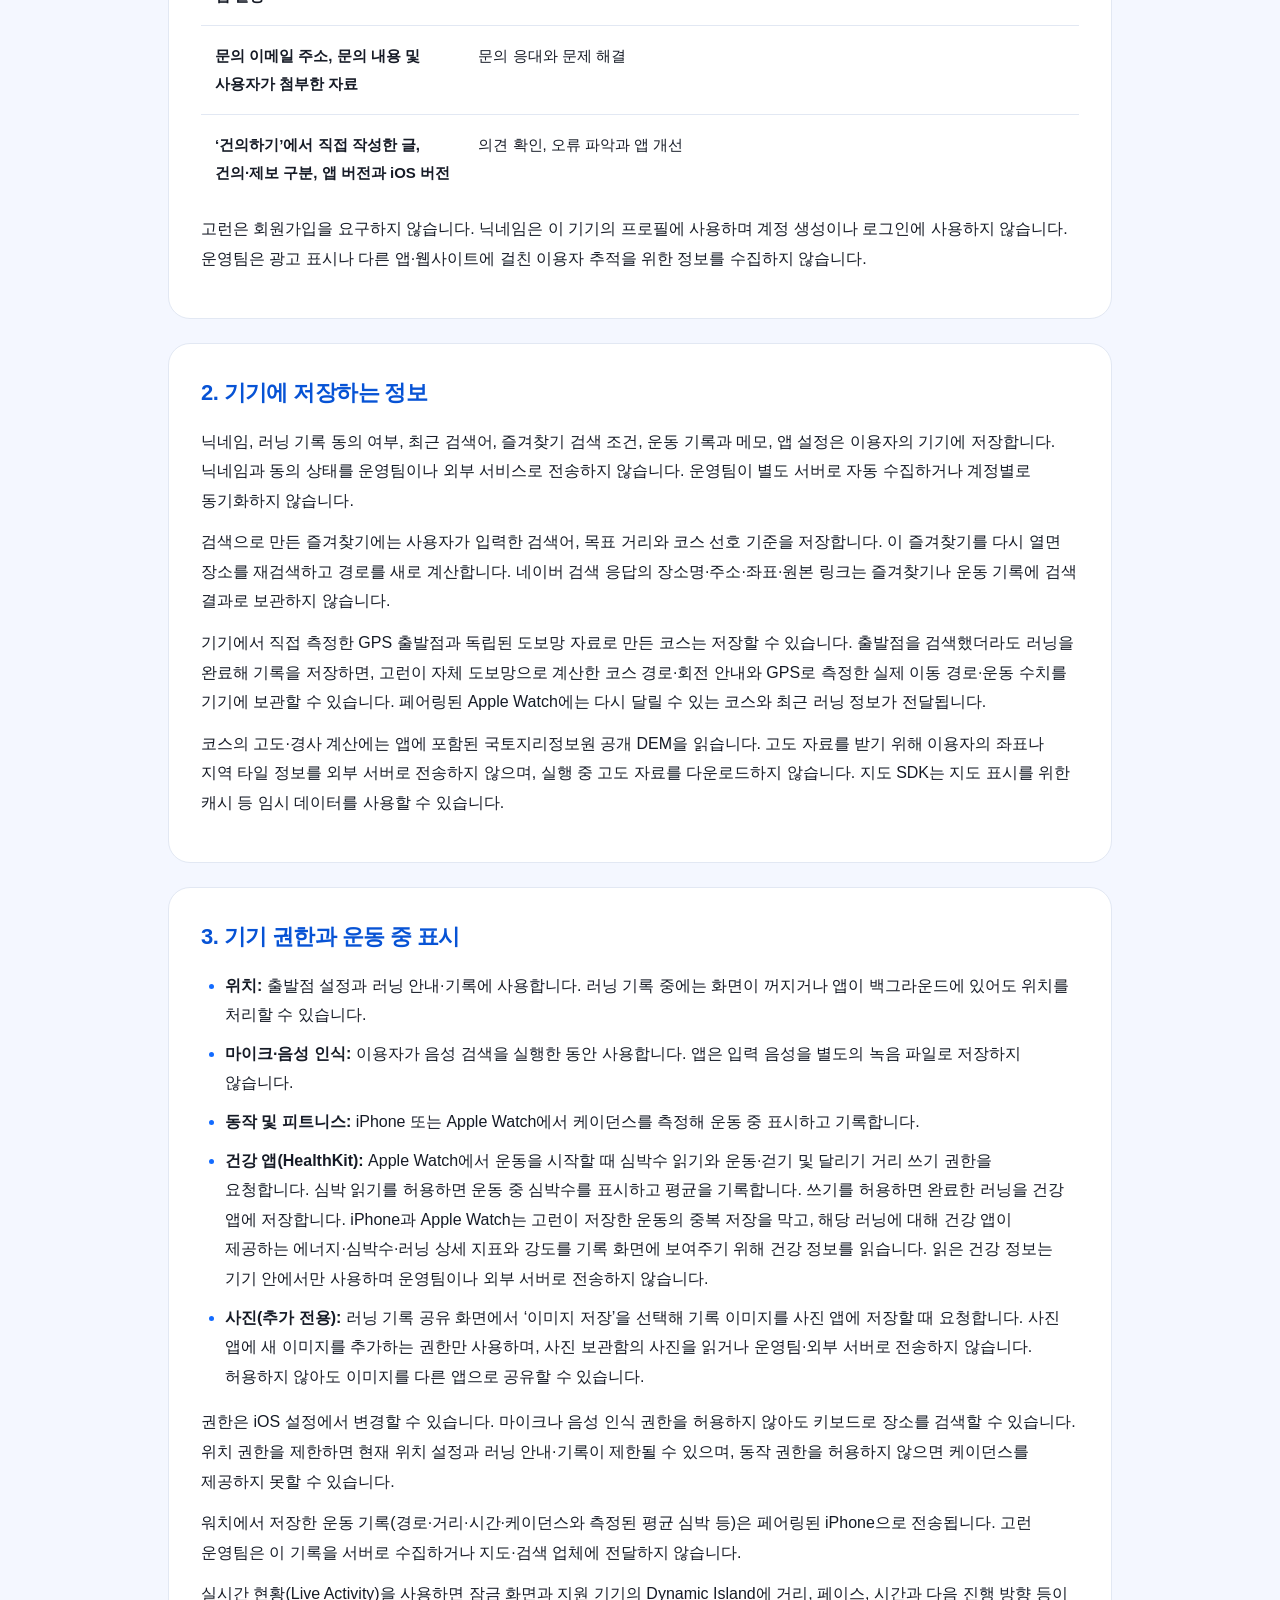
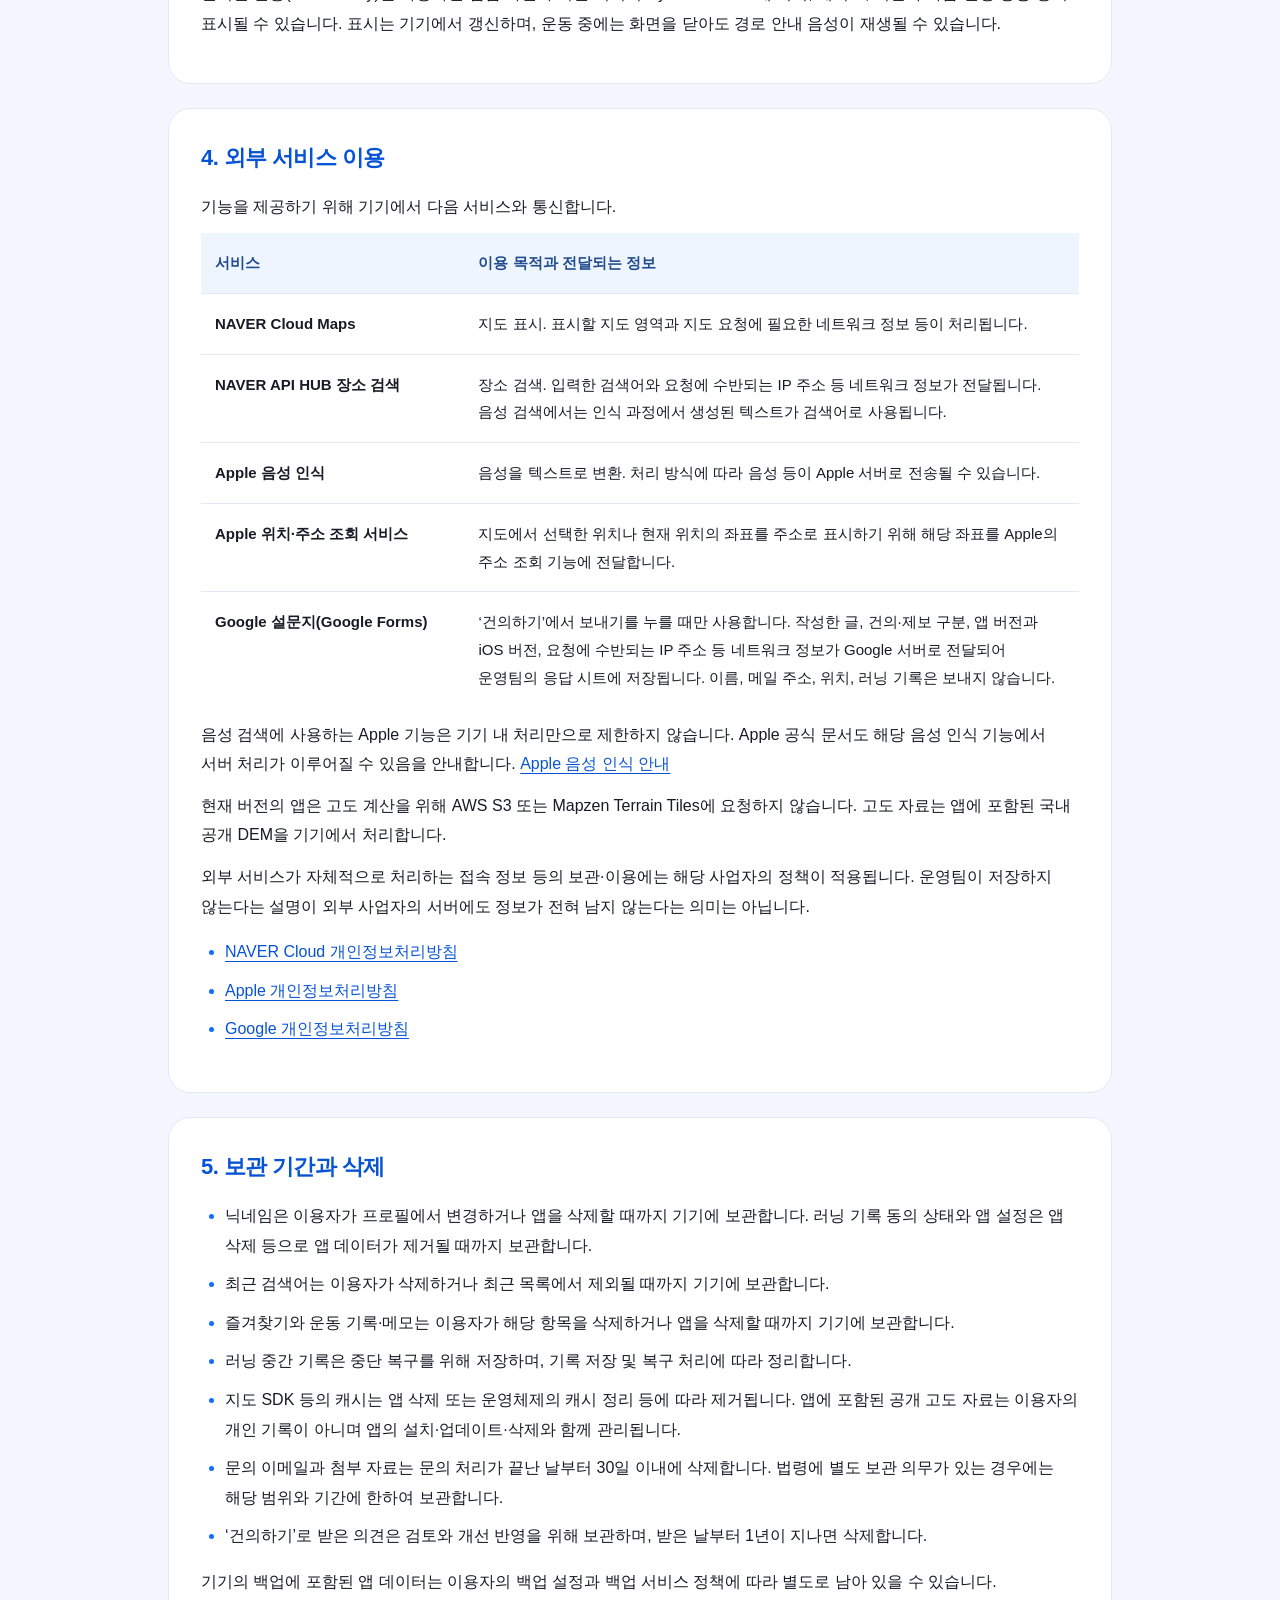
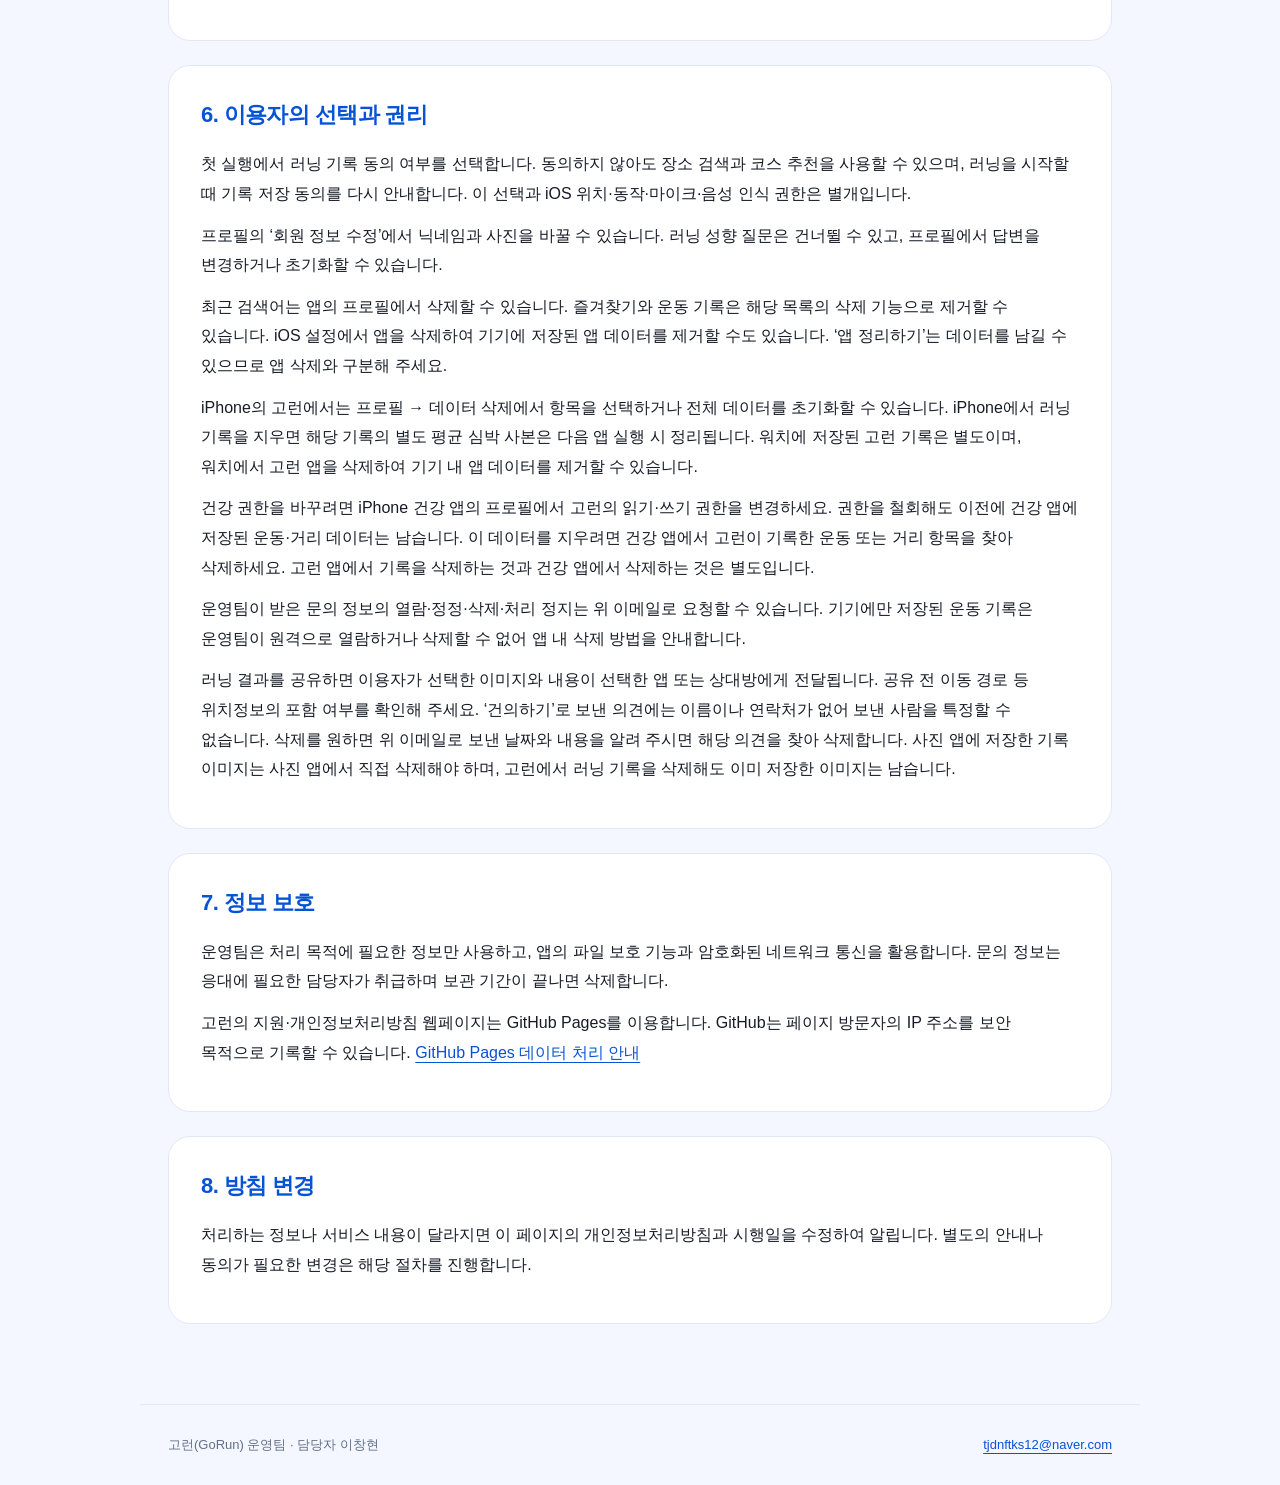
==== commit f9d4a590: "docs: 건의하기 Google 폼 전송과 건강 앱 러닝 지표 확인 처리방침 반영 고런 1.1.3의 앱 내 건의하기(작성한 글·구분·앱/iOS 버전을 Google 설문지로 전송)를" ====
--- a/privacy.html
+++ b/privacy.html
@@ -1,8 +1,9 @@
 <!doctype html>
 <html lang="ko"><head><meta charset="utf-8"><meta name="viewport" content="width=device-width, initial-scale=1"><title>개인정보처리방침 · 고런 GoRun</title><meta name="description" content="고런의 위치·운동 기록, Apple Watch 심박 및 건강 앱 연동, 기기 간 전송과 데이터 삭제 안내."><meta name="color-scheme" content="light"><meta name="theme-color" content="#136bff"><link rel="icon" type="image/png" href="assets/favicon.png"><link rel="stylesheet" href="styles.css?v=brand-20261023"></head>
-<body><a class="skip" href="#main">본문으로 바로가기</a><header><nav aria-label="주 메뉴"><a class="brand" href="index.html" aria-label="고런 GoRun 이용 안내"><img src="assets/gorun-wordmark.svg" alt="고런 GoRun" width="138" height="46"></a><div class="navlinks"><a href="support.html">고객지원</a><a href="privacy.html" aria-current="page">개인정보처리방침</a></div></nav></header><main id="main"><div class="page-hero"><div class="hero-copy"><div class="eyebrow">PRIVACY POLICY</div><h1>개인정보처리방침</h1><p class="intro">고런(GoRun) 운영팀은 러닝 코스 탐색과 운동 기록 서비스를 제공하기 위해 다음과 같이 정보를 처리합니다.</p></div><img class="hero-mascot" src="assets/gorun-character.webp" alt="" width="190" height="203" decoding="async"></div><p class="meta">최초 시행일: 2026년 10월 22일 · 개정 시행일: 2026년 11월 15일</p><div class="panel contact"><strong>운영자: 고런(GoRun) 운영팀</strong><br>개인정보 보호 담당자: 이창현<br>문의: <a href="mailto:tjdnftks12@naver.com">tjdnftks12@naver.com</a></div><p>Apple Watch, 건강 앱 연동 및 맞춤 코스 관련 내용은 고런 1.1.0부터 해당 기능을 이용할 때 적용됩니다. 러닝 기록 이미지를 사진 앱에 저장하는 내용은 고런 1.1.2부터 적용됩니다.</p><section><h2>1. 처리하는 정보와 이용 목적</h2><div class="scroll"><table><thead><tr><th scope="col">정보</th><th scope="col">이용 목적</th></tr></thead><tbody><tr><td>현재 위치, 위치 측정 시각·정확도, 이동 경로</td><td>출발점 설정, 코스 안내, 러닝 거리·페이스 계산 및 기록</td></tr><tr><td>러닝 일시·거리·시간·페이스·케이던스, 사용자가 작성한 메모</td><td>운동 결과 표시와 기록 관리</td></tr><tr><td>직접 입력하거나 음성으로 입력한 검색어</td><td>장소 검색, 최근 검색어 및 즐겨찾기 검색 조건 제공</td></tr><tr><td>목표 거리·코스 선호 기준, 직접 측정한 GPS 출발점과 해당 코스</td><td>코스 추천과 저장한 코스 이용</td></tr><tr><td>음성 검색을 사용하는 동안의 마이크 음성</td><td>음성을 검색어로 변환</td></tr><tr><td>사용자가 입력한 닉네임과 선택한 프로필 사진의 사본</td><td>기기 내 프로필과 호칭 표시</td></tr><tr><td>언덕·신호 대기·방향 전환·같은 길 반복에 대한 선호와 우선순위</td><td>개인의 러닝 성향에 맞는 코스 추천</td></tr><tr><td>워치 운동 중 심박수와 평균 심박수</td><td>권한을 허용한 경우 운동 중 심박 확인과 운동 결과 요약</td></tr><tr><td>러닝 기록 동의 여부와 목표 거리 등 앱 설정</td><td>기능 이용 의사 확인과 사용자 설정 유지</td></tr><tr><td>문의 이메일 주소, 문의 내용 및 사용자가 첨부한 자료</td><td>문의 응대와 문제 해결</td></tr></tbody></table></div><p>고런은 회원가입을 요구하지 않습니다. 닉네임은 이 기기의 프로필에 사용하며 계정 생성이나 로그인에 사용하지 않습니다. 운영팀은 광고 표시나 다른 앱·웹사이트에 걸친 이용자 추적을 위한 정보를 수집하지 않습니다.</p></section><section><h2>2. 기기에 저장하는 정보</h2><p>닉네임, 러닝 기록 동의 여부, 최근 검색어, 즐겨찾기 검색 조건, 운동 기록과 메모, 앱 설정은 이용자의 기기에 저장합니다. 닉네임과 동의 상태를 운영팀이나 외부 서비스로 전송하지 않습니다. 운영팀이 별도 서버로 자동 수집하거나 계정별로 동기화하지 않습니다.</p><p>검색으로 만든 즐겨찾기에는 사용자가 입력한 검색어, 목표 거리와 코스 선호 기준을 저장합니다. 이 즐겨찾기를 다시 열면 장소를 재검색하고 경로를 새로 계산합니다. 네이버 검색 응답의 장소명·주소·좌표·원본 링크는 즐겨찾기나 운동 기록에 검색 결과로 보관하지 않습니다.</p><p>기기에서 직접 측정한 GPS 출발점과 독립된 도보망 자료로 만든 코스는 저장할 수 있습니다. 출발점을 검색했더라도 러닝을 완료해 기록을 저장하면, 고런이 자체 도보망으로 계산한 코스 경로·회전 안내와 GPS로 측정한 실제 이동 경로·운동 수치를 기기에 보관할 수 있습니다. 페어링된 Apple Watch에는 다시 달릴 수 있는 코스와 최근 러닝 정보가 전달됩니다.</p><p>코스의 고도·경사 계산에는 앱에 포함된 국토지리정보원 공개 DEM을 읽습니다. 고도 자료를 받기 위해 이용자의 좌표나 지역 타일 정보를 외부 서버로 전송하지 않으며, 실행 중 고도 자료를 다운로드하지 않습니다. 지도 SDK는 지도 표시를 위한 캐시 등 임시 데이터를 사용할 수 있습니다.</p></section><section><h2>3. 기기 권한과 운동 중 표시</h2><ul><li><strong>위치:</strong> 출발점 설정과 러닝 안내·기록에 사용합니다. 러닝 기록 중에는 화면이 꺼지거나 앱이 백그라운드에 있어도 위치를 처리할 수 있습니다.</li><li><strong>마이크·음성 인식:</strong> 이용자가 음성 검색을 실행한 동안 사용합니다. 앱은 입력 음성을 별도의 녹음 파일로 저장하지 않습니다.</li><li><strong>동작 및 피트니스:</strong> iPhone 또는 Apple Watch에서 케이던스를 측정해 운동 중 표시하고 기록합니다.</li><li><strong>건강 앱(HealthKit):</strong> Apple Watch에서 운동을 시작할 때 심박수 읽기와 운동·걷기 및 달리기 거리 쓰기 권한을 요청합니다. 심박 읽기를 허용하면 운동 중 심박수를 표시하고 평균을 기록합니다. 쓰기를 허용하면 완료한 러닝을 건강 앱에 저장합니다.</li><li><strong>사진(추가 전용):</strong> 러닝 기록 공유 화면에서 ‘이미지 저장’을 선택해 기록 이미지를 사진 앱에 저장할 때 요청합니다. 사진 앱에 새 이미지를 추가하는 권한만 사용하며, 사진 보관함의 사진을 읽거나 운영팀·외부 서버로 전송하지 않습니다. 허용하지 않아도 이미지를 다른 앱으로 공유할 수 있습니다.</li></ul><p>권한은 iOS 설정에서 변경할 수 있습니다. 마이크나 음성 인식 권한을 허용하지 않아도 키보드로 장소를 검색할 수 있습니다. 위치 권한을 제한하면 현재 위치 설정과 러닝 안내·기록이 제한될 수 있으며, 동작 권한을 허용하지 않으면 케이던스를 제공하지 못할 수 있습니다.</p><p>워치에서 저장한 운동 기록(경로·거리·시간·케이던스와 측정된 평균 심박 등)은 페어링된 iPhone으로 전송됩니다. 고런 운영팀은 이 기록을 서버로 수집하거나 지도·검색 업체에 전달하지 않습니다.</p><p>실시간 현황(Live Activity)을 사용하면 잠금 화면과 지원 기기의 Dynamic Island에 거리, 페이스, 시간과 다음 진행 방향 등이 표시될 수 있습니다. 표시는 기기에서 갱신하며, 운동 중에는 화면을 닫아도 경로 안내 음성이 재생될 수 있습니다.</p></section><section><h2>4. 외부 서비스 이용</h2><p>기능을 제공하기 위해 기기에서 다음 서비스와 통신합니다.</p><div class="scroll"><table><thead><tr><th scope="col">서비스</th><th scope="col">이용 목적과 전달되는 정보</th></tr></thead><tbody>
+<body><a class="skip" href="#main">본문으로 바로가기</a><header><nav aria-label="주 메뉴"><a class="brand" href="index.html" aria-label="고런 GoRun 이용 안내"><img src="assets/gorun-wordmark.svg" alt="고런 GoRun" width="138" height="46"></a><div class="navlinks"><a href="support.html">고객지원</a><a href="privacy.html" aria-current="page">개인정보처리방침</a></div></nav></header><main id="main"><div class="page-hero"><div class="hero-copy"><div class="eyebrow">PRIVACY POLICY</div><h1>개인정보처리방침</h1><p class="intro">고런(GoRun) 운영팀은 러닝 코스 탐색과 운동 기록 서비스를 제공하기 위해 다음과 같이 정보를 처리합니다.</p></div><img class="hero-mascot" src="assets/gorun-character.webp" alt="" width="190" height="203" decoding="async"></div><p class="meta">최초 시행일: 2026년 10월 22일 · 개정 시행일: 2026년 11월 18일</p><div class="panel contact"><strong>운영자: 고런(GoRun) 운영팀</strong><br>개인정보 보호 담당자: 이창현<br>문의: <a href="mailto:tjdnftks12@naver.com">tjdnftks12@naver.com</a></div><p>Apple Watch, 건강 앱 연동 및 맞춤 코스 관련 내용은 고런 1.1.0부터 해당 기능을 이용할 때 적용됩니다. 러닝 기록 이미지를 사진 앱에 저장하는 내용은 고런 1.1.2부터, 앱 안의 ‘건의하기’ 전송과 건강 앱 러닝 지표 확인 내용은 고런 1.1.3부터 적용됩니다.</p><section><h2>1. 처리하는 정보와 이용 목적</h2><div class="scroll"><table><thead><tr><th scope="col">정보</th><th scope="col">이용 목적</th></tr></thead><tbody><tr><td>현재 위치, 위치 측정 시각·정확도, 이동 경로</td><td>출발점 설정, 코스 안내, 러닝 거리·페이스 계산 및 기록</td></tr><tr><td>러닝 일시·거리·시간·페이스·케이던스, 사용자가 작성한 메모</td><td>운동 결과 표시와 기록 관리</td></tr><tr><td>직접 입력하거나 음성으로 입력한 검색어</td><td>장소 검색, 최근 검색어 및 즐겨찾기 검색 조건 제공</td></tr><tr><td>목표 거리·코스 선호 기준, 직접 측정한 GPS 출발점과 해당 코스</td><td>코스 추천과 저장한 코스 이용</td></tr><tr><td>음성 검색을 사용하는 동안의 마이크 음성</td><td>음성을 검색어로 변환</td></tr><tr><td>사용자가 입력한 닉네임과 선택한 프로필 사진의 사본</td><td>기기 내 프로필과 호칭 표시</td></tr><tr><td>언덕·신호 대기·방향 전환·같은 길 반복에 대한 선호와 우선순위</td><td>개인의 러닝 성향에 맞는 코스 추천</td></tr><tr><td>워치 운동 중 심박수와 평균 심박수</td><td>권한을 허용한 경우 운동 중 심박 확인과 운동 결과 요약</td></tr><tr><td>러닝 기록 동의 여부와 목표 거리 등 앱 설정</td><td>기능 이용 의사 확인과 사용자 설정 유지</td></tr><tr><td>문의 이메일 주소, 문의 내용 및 사용자가 첨부한 자료</td><td>문의 응대와 문제 해결</td></tr><tr><td>‘건의하기’에서 직접 작성한 글, 건의·제보 구분, 앱 버전과 iOS 버전</td><td>의견 확인, 오류 파악과 앱 개선</td></tr></tbody></table></div><p>고런은 회원가입을 요구하지 않습니다. 닉네임은 이 기기의 프로필에 사용하며 계정 생성이나 로그인에 사용하지 않습니다. 운영팀은 광고 표시나 다른 앱·웹사이트에 걸친 이용자 추적을 위한 정보를 수집하지 않습니다.</p></section><section><h2>2. 기기에 저장하는 정보</h2><p>닉네임, 러닝 기록 동의 여부, 최근 검색어, 즐겨찾기 검색 조건, 운동 기록과 메모, 앱 설정은 이용자의 기기에 저장합니다. 닉네임과 동의 상태를 운영팀이나 외부 서비스로 전송하지 않습니다. 운영팀이 별도 서버로 자동 수집하거나 계정별로 동기화하지 않습니다.</p><p>검색으로 만든 즐겨찾기에는 사용자가 입력한 검색어, 목표 거리와 코스 선호 기준을 저장합니다. 이 즐겨찾기를 다시 열면 장소를 재검색하고 경로를 새로 계산합니다. 네이버 검색 응답의 장소명·주소·좌표·원본 링크는 즐겨찾기나 운동 기록에 검색 결과로 보관하지 않습니다.</p><p>기기에서 직접 측정한 GPS 출발점과 독립된 도보망 자료로 만든 코스는 저장할 수 있습니다. 출발점을 검색했더라도 러닝을 완료해 기록을 저장하면, 고런이 자체 도보망으로 계산한 코스 경로·회전 안내와 GPS로 측정한 실제 이동 경로·운동 수치를 기기에 보관할 수 있습니다. 페어링된 Apple Watch에는 다시 달릴 수 있는 코스와 최근 러닝 정보가 전달됩니다.</p><p>코스의 고도·경사 계산에는 앱에 포함된 국토지리정보원 공개 DEM을 읽습니다. 고도 자료를 받기 위해 이용자의 좌표나 지역 타일 정보를 외부 서버로 전송하지 않으며, 실행 중 고도 자료를 다운로드하지 않습니다. 지도 SDK는 지도 표시를 위한 캐시 등 임시 데이터를 사용할 수 있습니다.</p></section><section><h2>3. 기기 권한과 운동 중 표시</h2><ul><li><strong>위치:</strong> 출발점 설정과 러닝 안내·기록에 사용합니다. 러닝 기록 중에는 화면이 꺼지거나 앱이 백그라운드에 있어도 위치를 처리할 수 있습니다.</li><li><strong>마이크·음성 인식:</strong> 이용자가 음성 검색을 실행한 동안 사용합니다. 앱은 입력 음성을 별도의 녹음 파일로 저장하지 않습니다.</li><li><strong>동작 및 피트니스:</strong> iPhone 또는 Apple Watch에서 케이던스를 측정해 운동 중 표시하고 기록합니다.</li><li><strong>건강 앱(HealthKit):</strong> Apple Watch에서 운동을 시작할 때 심박수 읽기와 운동·걷기 및 달리기 거리 쓰기 권한을 요청합니다. 심박 읽기를 허용하면 운동 중 심박수를 표시하고 평균을 기록합니다. 쓰기를 허용하면 완료한 러닝을 건강 앱에 저장합니다. iPhone과 Apple Watch는 고런이 저장한 운동의 중복 저장을 막고, 해당 러닝에 대해 건강 앱이 제공하는 에너지·심박수·러닝 상세 지표와 강도를 기록 화면에 보여주기 위해 건강 정보를 읽습니다. 읽은 건강 정보는 기기 안에서만 사용하며 운영팀이나 외부 서버로 전송하지 않습니다.</li><li><strong>사진(추가 전용):</strong> 러닝 기록 공유 화면에서 ‘이미지 저장’을 선택해 기록 이미지를 사진 앱에 저장할 때 요청합니다. 사진 앱에 새 이미지를 추가하는 권한만 사용하며, 사진 보관함의 사진을 읽거나 운영팀·외부 서버로 전송하지 않습니다. 허용하지 않아도 이미지를 다른 앱으로 공유할 수 있습니다.</li></ul><p>권한은 iOS 설정에서 변경할 수 있습니다. 마이크나 음성 인식 권한을 허용하지 않아도 키보드로 장소를 검색할 수 있습니다. 위치 권한을 제한하면 현재 위치 설정과 러닝 안내·기록이 제한될 수 있으며, 동작 권한을 허용하지 않으면 케이던스를 제공하지 못할 수 있습니다.</p><p>워치에서 저장한 운동 기록(경로·거리·시간·케이던스와 측정된 평균 심박 등)은 페어링된 iPhone으로 전송됩니다. 고런 운영팀은 이 기록을 서버로 수집하거나 지도·검색 업체에 전달하지 않습니다.</p><p>실시간 현황(Live Activity)을 사용하면 잠금 화면과 지원 기기의 Dynamic Island에 거리, 페이스, 시간과 다음 진행 방향 등이 표시될 수 있습니다. 표시는 기기에서 갱신하며, 운동 중에는 화면을 닫아도 경로 안내 음성이 재생될 수 있습니다.</p></section><section><h2>4. 외부 서비스 이용</h2><p>기능을 제공하기 위해 기기에서 다음 서비스와 통신합니다.</p><div class="scroll"><table><thead><tr><th scope="col">서비스</th><th scope="col">이용 목적과 전달되는 정보</th></tr></thead><tbody>
 <tr><td>NAVER Cloud Maps</td><td>지도 표시. 표시할 지도 영역과 지도 요청에 필요한 네트워크 정보 등이 처리됩니다.</td></tr>
 <tr><td>NAVER API HUB 장소 검색</td><td>장소 검색. 입력한 검색어와 요청에 수반되는 IP 주소 등 네트워크 정보가 전달됩니다. 음성 검색에서는 인식 과정에서 생성된 텍스트가 검색어로 사용됩니다.</td></tr>
 <tr><td>Apple 음성 인식</td><td>음성을 텍스트로 변환. 처리 방식에 따라 음성 등이 Apple 서버로 전송될 수 있습니다.</td></tr>
 <tr><td>Apple 위치·주소 조회 서비스</td><td>지도에서 선택한 위치나 현재 위치의 좌표를 주소로 표시하기 위해 해당 좌표를 Apple의 주소 조회 기능에 전달합니다.</td></tr>
-</tbody></table></div><p>음성 검색에 사용하는 Apple 기능은 기기 내 처리만으로 제한하지 않습니다. Apple 공식 문서도 해당 음성 인식 기능에서 서버 처리가 이루어질 수 있음을 안내합니다. <a href="https://developer.apple.com/documentation/speech/asking-permission-to-use-speech-recognition">Apple 음성 인식 안내</a></p><p>현재 버전의 앱은 고도 계산을 위해 AWS S3 또는 Mapzen Terrain Tiles에 요청하지 않습니다. 고도 자료는 앱에 포함된 국내 공개 DEM을 기기에서 처리합니다.</p><p>외부 서비스가 자체적으로 처리하는 접속 정보 등의 보관·이용에는 해당 사업자의 정책이 적용됩니다. 운영팀이 저장하지 않는다는 설명이 외부 사업자의 서버에도 정보가 전혀 남지 않는다는 의미는 아닙니다.</p><ul><li><a href="https://privacy.navercloudcorp.com/ko/ncp/PrivacyPolicy/ncp-g">NAVER Cloud 개인정보처리방침</a></li><li><a href="https://www.apple.com/legal/privacy/kr/">Apple 개인정보처리방침</a></li></ul></section><section><h2>5. 보관 기간과 삭제</h2><ul><li>닉네임은 이용자가 프로필에서 변경하거나 앱을 삭제할 때까지 기기에 보관합니다. 러닝 기록 동의 상태와 앱 설정은 앱 삭제 등으로 앱 데이터가 제거될 때까지 보관합니다.</li><li>최근 검색어는 이용자가 삭제하거나 최근 목록에서 제외될 때까지 기기에 보관합니다.</li><li>즐겨찾기와 운동 기록·메모는 이용자가 해당 항목을 삭제하거나 앱을 삭제할 때까지 기기에 보관합니다.</li><li>러닝 중간 기록은 중단 복구를 위해 저장하며, 기록 저장 및 복구 처리에 따라 정리합니다.</li><li>지도 SDK 등의 캐시는 앱 삭제 또는 운영체제의 캐시 정리 등에 따라 제거됩니다. 앱에 포함된 공개 고도 자료는 이용자의 개인 기록이 아니며 앱의 설치·업데이트·삭제와 함께 관리됩니다.</li><li>문의 이메일과 첨부 자료는 문의 처리가 끝난 날부터 30일 이내에 삭제합니다. 법령에 별도 보관 의무가 있는 경우에는 해당 범위와 기간에 한하여 보관합니다.</li></ul><p>기기의 백업에 포함된 앱 데이터는 이용자의 백업 설정과 백업 서비스 정책에 따라 별도로 남아 있을 수 있습니다.</p></section><section><h2>6. 이용자의 선택과 권리</h2><p>첫 실행에서 러닝 기록 동의 여부를 선택합니다. 동의하지 않아도 장소 검색과 코스 추천을 사용할 수 있으며, 러닝을 시작할 때 기록 저장 동의를 다시 안내합니다. 이 선택과 iOS 위치·동작·마이크·음성 인식 권한은 별개입니다.</p><p>프로필의 ‘회원 정보 수정’에서 닉네임과 사진을 바꿀 수 있습니다. 러닝 성향 질문은 건너뛸 수 있고, 프로필에서 답변을 변경하거나 초기화할 수 있습니다.</p><p>최근 검색어는 앱의 프로필에서 삭제할 수 있습니다. 즐겨찾기와 운동 기록은 해당 목록의 삭제 기능으로 제거할 수 있습니다. iOS 설정에서 앱을 삭제하여 기기에 저장된 앱 데이터를 제거할 수도 있습니다. ‘앱 정리하기’는 데이터를 남길 수 있으므로 앱 삭제와 구분해 주세요.</p><p>iPhone의 고런에서는 프로필 → 데이터 삭제에서 항목을 선택하거나 전체 데이터를 초기화할 수 있습니다. iPhone에서 러닝 기록을 지우면 해당 기록의 별도 평균 심박 사본은 다음 앱 실행 시 정리됩니다. 워치에 저장된 고런 기록은 별도이며, 워치에서 고런 앱을 삭제하여 기기 내 앱 데이터를 제거할 수 있습니다.</p><p>건강 권한을 바꾸려면 iPhone 건강 앱의 프로필에서 고런의 읽기·쓰기 권한을 변경하세요. 권한을 철회해도 이전에 건강 앱에 저장된 운동·거리 데이터는 남습니다. 이 데이터를 지우려면 건강 앱에서 고런이 기록한 운동 또는 거리 항목을 찾아 삭제하세요. 고런 앱에서 기록을 삭제하는 것과 건강 앱에서 삭제하는 것은 별도입니다.</p><p>운영팀이 받은 문의 정보의 열람·정정·삭제·처리 정지는 위 이메일로 요청할 수 있습니다. 기기에만 저장된 운동 기록은 운영팀이 원격으로 열람하거나 삭제할 수 없어 앱 내 삭제 방법을 안내합니다.</p><p>러닝 결과를 공유하면 이용자가 선택한 이미지와 내용이 선택한 앱 또는 상대방에게 전달됩니다. 공유 전 이동 경로 등 위치정보의 포함 여부를 확인해 주세요. 사진 앱에 저장한 기록 이미지는 사진 앱에서 직접 삭제해야 하며, 고런에서 러닝 기록을 삭제해도 이미 저장한 이미지는 남습니다.</p></section><section><h2>7. 정보 보호</h2><p>운영팀은 처리 목적에 필요한 정보만 사용하고, 앱의 파일 보호 기능과 암호화된 네트워크 통신을 활용합니다. 문의 정보는 응대에 필요한 담당자가 취급하며 보관 기간이 끝나면 삭제합니다.</p><p>고런의 지원·개인정보처리방침 웹페이지는 GitHub Pages를 이용합니다. GitHub는 페이지 방문자의 IP 주소를 보안 목적으로 기록할 수 있습니다. <a href="https://docs.github.com/en/pages/getting-started-with-github-pages/what-is-github-pages#data-collection">GitHub Pages 데이터 처리 안내</a></p></section><section><h2>8. 방침 변경</h2><p>처리하는 정보나 서비스 내용이 달라지면 이 페이지의 개인정보처리방침과 시행일을 수정하여 알립니다. 별도의 안내나 동의가 필요한 변경은 해당 절차를 진행합니다.</p></section></main><footer><span>고런(GoRun) 운영팀 · 담당자 이창현</span><a href="mailto:tjdnftks12@naver.com">tjdnftks12@naver.com</a></footer></body></html>+<tr><td>Google 설문지(Google Forms)</td><td>‘건의하기’에서 보내기를 누를 때만 사용합니다. 작성한 글, 건의·제보 구분, 앱 버전과 iOS 버전, 요청에 수반되는 IP 주소 등 네트워크 정보가 Google 서버로 전달되어 운영팀의 응답 시트에 저장됩니다. 이름, 메일 주소, 위치, 러닝 기록은 보내지 않습니다.</td></tr>
+</tbody></table></div><p>음성 검색에 사용하는 Apple 기능은 기기 내 처리만으로 제한하지 않습니다. Apple 공식 문서도 해당 음성 인식 기능에서 서버 처리가 이루어질 수 있음을 안내합니다. <a href="https://developer.apple.com/documentation/speech/asking-permission-to-use-speech-recognition">Apple 음성 인식 안내</a></p><p>현재 버전의 앱은 고도 계산을 위해 AWS S3 또는 Mapzen Terrain Tiles에 요청하지 않습니다. 고도 자료는 앱에 포함된 국내 공개 DEM을 기기에서 처리합니다.</p><p>외부 서비스가 자체적으로 처리하는 접속 정보 등의 보관·이용에는 해당 사업자의 정책이 적용됩니다. 운영팀이 저장하지 않는다는 설명이 외부 사업자의 서버에도 정보가 전혀 남지 않는다는 의미는 아닙니다.</p><ul><li><a href="https://privacy.navercloudcorp.com/ko/ncp/PrivacyPolicy/ncp-g">NAVER Cloud 개인정보처리방침</a></li><li><a href="https://www.apple.com/legal/privacy/kr/">Apple 개인정보처리방침</a></li><li><a href="https://policies.google.com/privacy?hl=ko">Google 개인정보처리방침</a></li></ul></section><section><h2>5. 보관 기간과 삭제</h2><ul><li>닉네임은 이용자가 프로필에서 변경하거나 앱을 삭제할 때까지 기기에 보관합니다. 러닝 기록 동의 상태와 앱 설정은 앱 삭제 등으로 앱 데이터가 제거될 때까지 보관합니다.</li><li>최근 검색어는 이용자가 삭제하거나 최근 목록에서 제외될 때까지 기기에 보관합니다.</li><li>즐겨찾기와 운동 기록·메모는 이용자가 해당 항목을 삭제하거나 앱을 삭제할 때까지 기기에 보관합니다.</li><li>러닝 중간 기록은 중단 복구를 위해 저장하며, 기록 저장 및 복구 처리에 따라 정리합니다.</li><li>지도 SDK 등의 캐시는 앱 삭제 또는 운영체제의 캐시 정리 등에 따라 제거됩니다. 앱에 포함된 공개 고도 자료는 이용자의 개인 기록이 아니며 앱의 설치·업데이트·삭제와 함께 관리됩니다.</li><li>문의 이메일과 첨부 자료는 문의 처리가 끝난 날부터 30일 이내에 삭제합니다. 법령에 별도 보관 의무가 있는 경우에는 해당 범위와 기간에 한하여 보관합니다.</li><li>‘건의하기’로 받은 의견은 검토와 개선 반영을 위해 보관하며, 받은 날부터 1년이 지나면 삭제합니다.</li></ul><p>기기의 백업에 포함된 앱 데이터는 이용자의 백업 설정과 백업 서비스 정책에 따라 별도로 남아 있을 수 있습니다.</p></section><section><h2>6. 이용자의 선택과 권리</h2><p>첫 실행에서 러닝 기록 동의 여부를 선택합니다. 동의하지 않아도 장소 검색과 코스 추천을 사용할 수 있으며, 러닝을 시작할 때 기록 저장 동의를 다시 안내합니다. 이 선택과 iOS 위치·동작·마이크·음성 인식 권한은 별개입니다.</p><p>프로필의 ‘회원 정보 수정’에서 닉네임과 사진을 바꿀 수 있습니다. 러닝 성향 질문은 건너뛸 수 있고, 프로필에서 답변을 변경하거나 초기화할 수 있습니다.</p><p>최근 검색어는 앱의 프로필에서 삭제할 수 있습니다. 즐겨찾기와 운동 기록은 해당 목록의 삭제 기능으로 제거할 수 있습니다. iOS 설정에서 앱을 삭제하여 기기에 저장된 앱 데이터를 제거할 수도 있습니다. ‘앱 정리하기’는 데이터를 남길 수 있으므로 앱 삭제와 구분해 주세요.</p><p>iPhone의 고런에서는 프로필 → 데이터 삭제에서 항목을 선택하거나 전체 데이터를 초기화할 수 있습니다. iPhone에서 러닝 기록을 지우면 해당 기록의 별도 평균 심박 사본은 다음 앱 실행 시 정리됩니다. 워치에 저장된 고런 기록은 별도이며, 워치에서 고런 앱을 삭제하여 기기 내 앱 데이터를 제거할 수 있습니다.</p><p>건강 권한을 바꾸려면 iPhone 건강 앱의 프로필에서 고런의 읽기·쓰기 권한을 변경하세요. 권한을 철회해도 이전에 건강 앱에 저장된 운동·거리 데이터는 남습니다. 이 데이터를 지우려면 건강 앱에서 고런이 기록한 운동 또는 거리 항목을 찾아 삭제하세요. 고런 앱에서 기록을 삭제하는 것과 건강 앱에서 삭제하는 것은 별도입니다.</p><p>운영팀이 받은 문의 정보의 열람·정정·삭제·처리 정지는 위 이메일로 요청할 수 있습니다. 기기에만 저장된 운동 기록은 운영팀이 원격으로 열람하거나 삭제할 수 없어 앱 내 삭제 방법을 안내합니다.</p><p>러닝 결과를 공유하면 이용자가 선택한 이미지와 내용이 선택한 앱 또는 상대방에게 전달됩니다. 공유 전 이동 경로 등 위치정보의 포함 여부를 확인해 주세요. ‘건의하기’로 보낸 의견에는 이름이나 연락처가 없어 보낸 사람을 특정할 수 없습니다. 삭제를 원하면 위 이메일로 보낸 날짜와 내용을 알려 주시면 해당 의견을 찾아 삭제합니다. 사진 앱에 저장한 기록 이미지는 사진 앱에서 직접 삭제해야 하며, 고런에서 러닝 기록을 삭제해도 이미 저장한 이미지는 남습니다.</p></section><section><h2>7. 정보 보호</h2><p>운영팀은 처리 목적에 필요한 정보만 사용하고, 앱의 파일 보호 기능과 암호화된 네트워크 통신을 활용합니다. 문의 정보는 응대에 필요한 담당자가 취급하며 보관 기간이 끝나면 삭제합니다.</p><p>고런의 지원·개인정보처리방침 웹페이지는 GitHub Pages를 이용합니다. GitHub는 페이지 방문자의 IP 주소를 보안 목적으로 기록할 수 있습니다. <a href="https://docs.github.com/en/pages/getting-started-with-github-pages/what-is-github-pages#data-collection">GitHub Pages 데이터 처리 안내</a></p></section><section><h2>8. 방침 변경</h2><p>처리하는 정보나 서비스 내용이 달라지면 이 페이지의 개인정보처리방침과 시행일을 수정하여 알립니다. 별도의 안내나 동의가 필요한 변경은 해당 절차를 진행합니다.</p></section></main><footer><span>고런(GoRun) 운영팀 · 담당자 이창현</span><a href="mailto:tjdnftks12@naver.com">tjdnftks12@naver.com</a></footer></body></html>
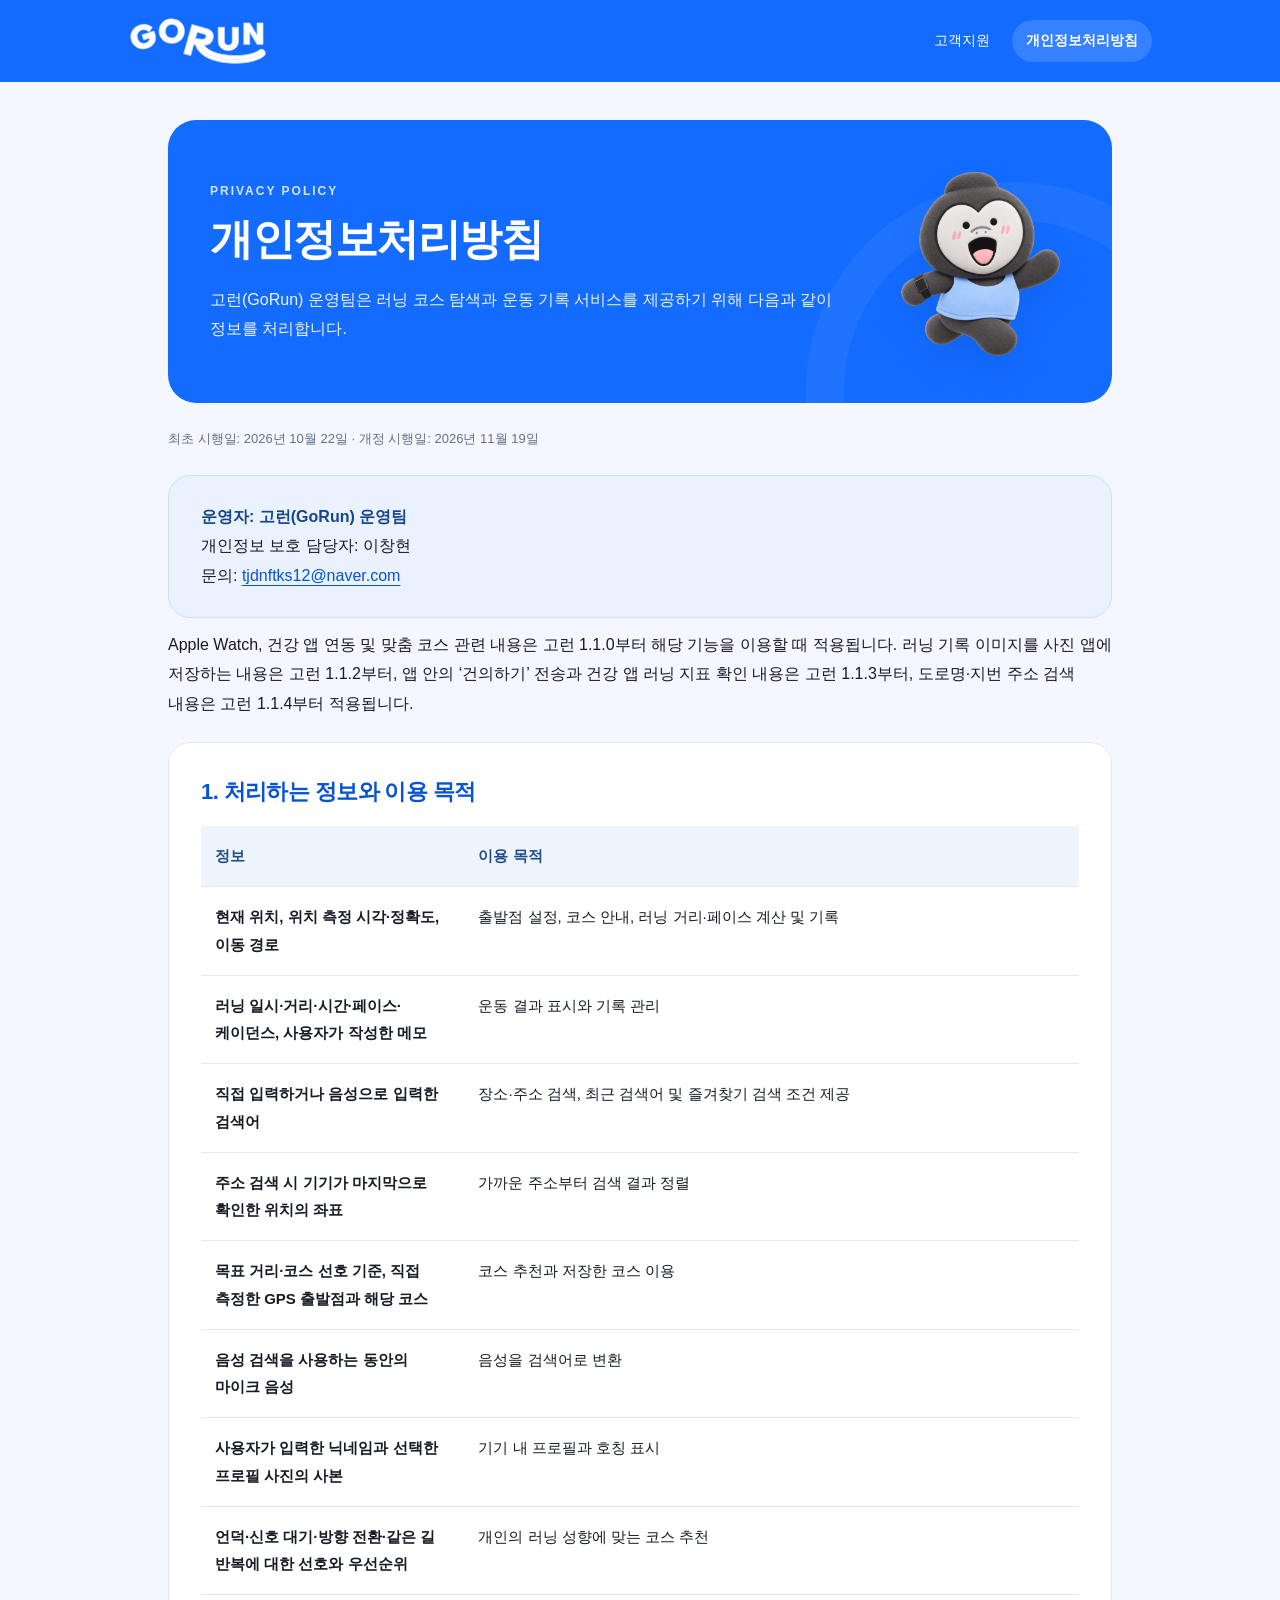
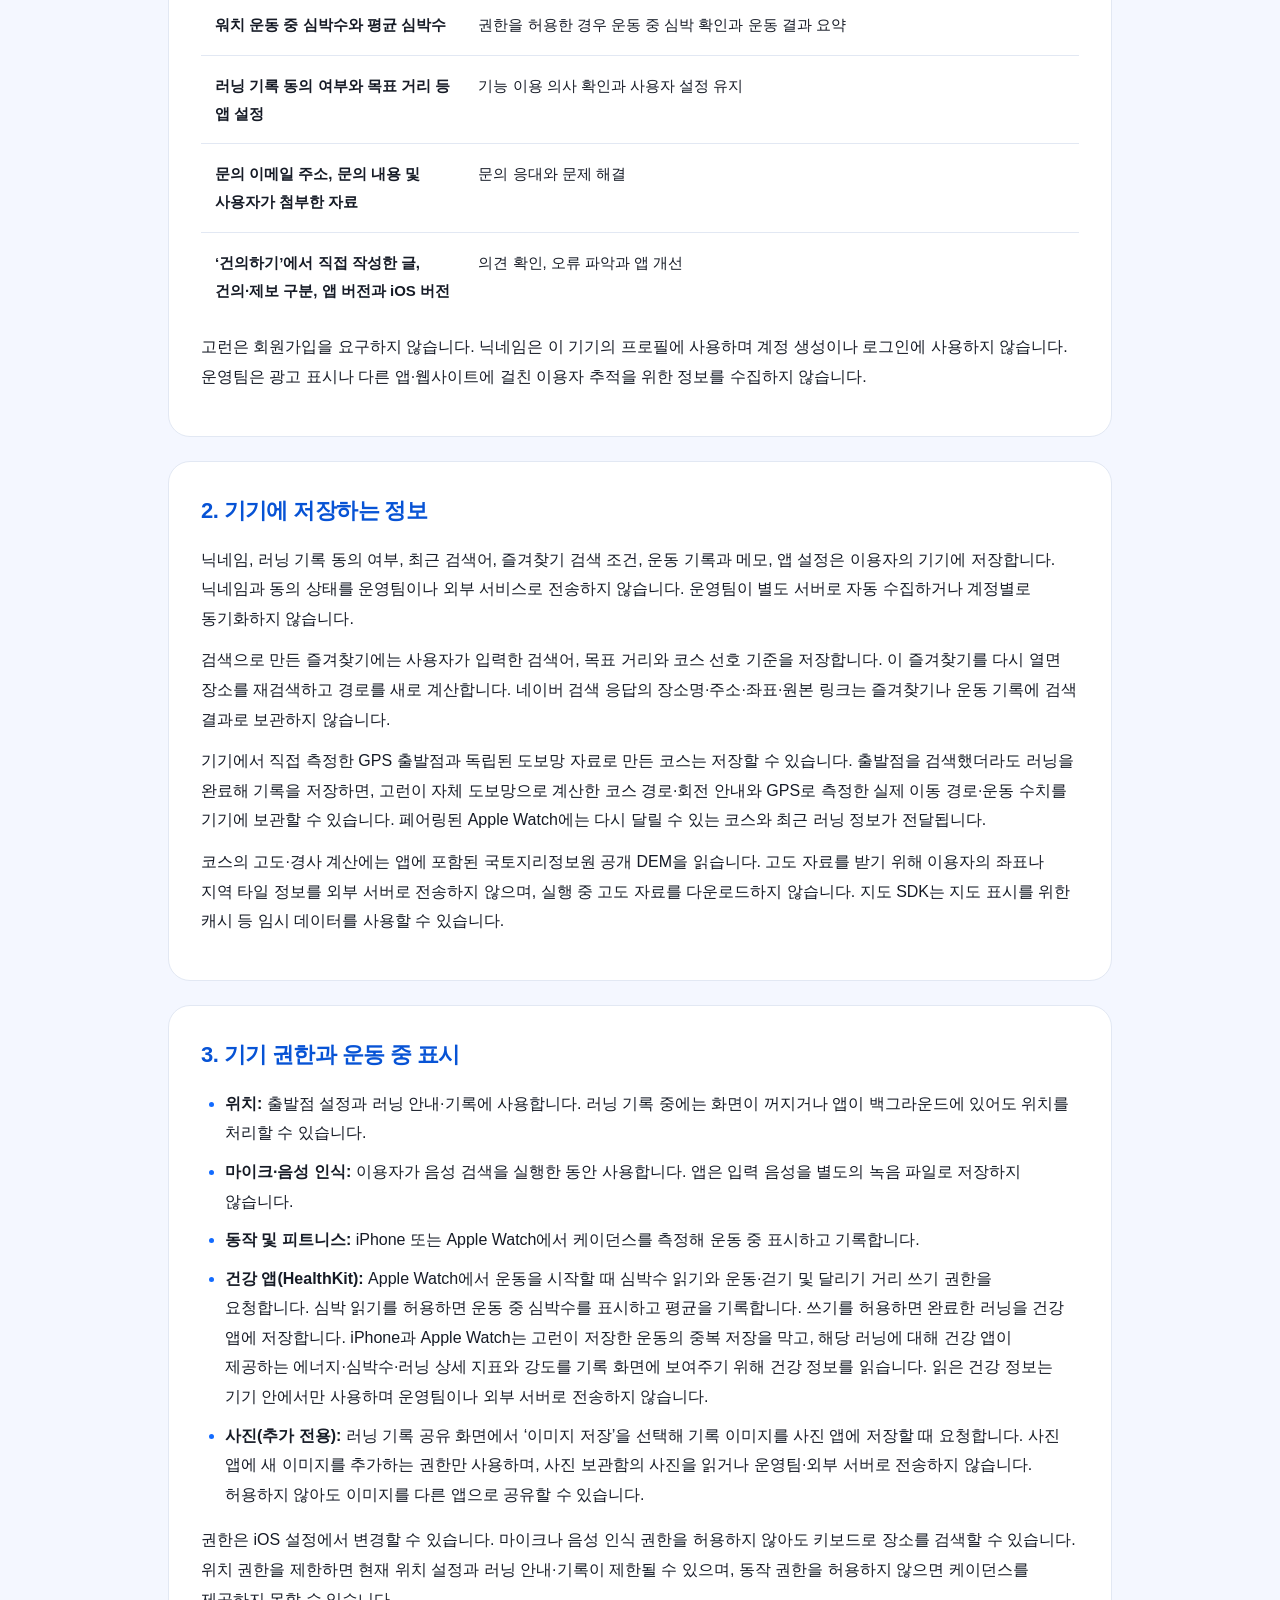
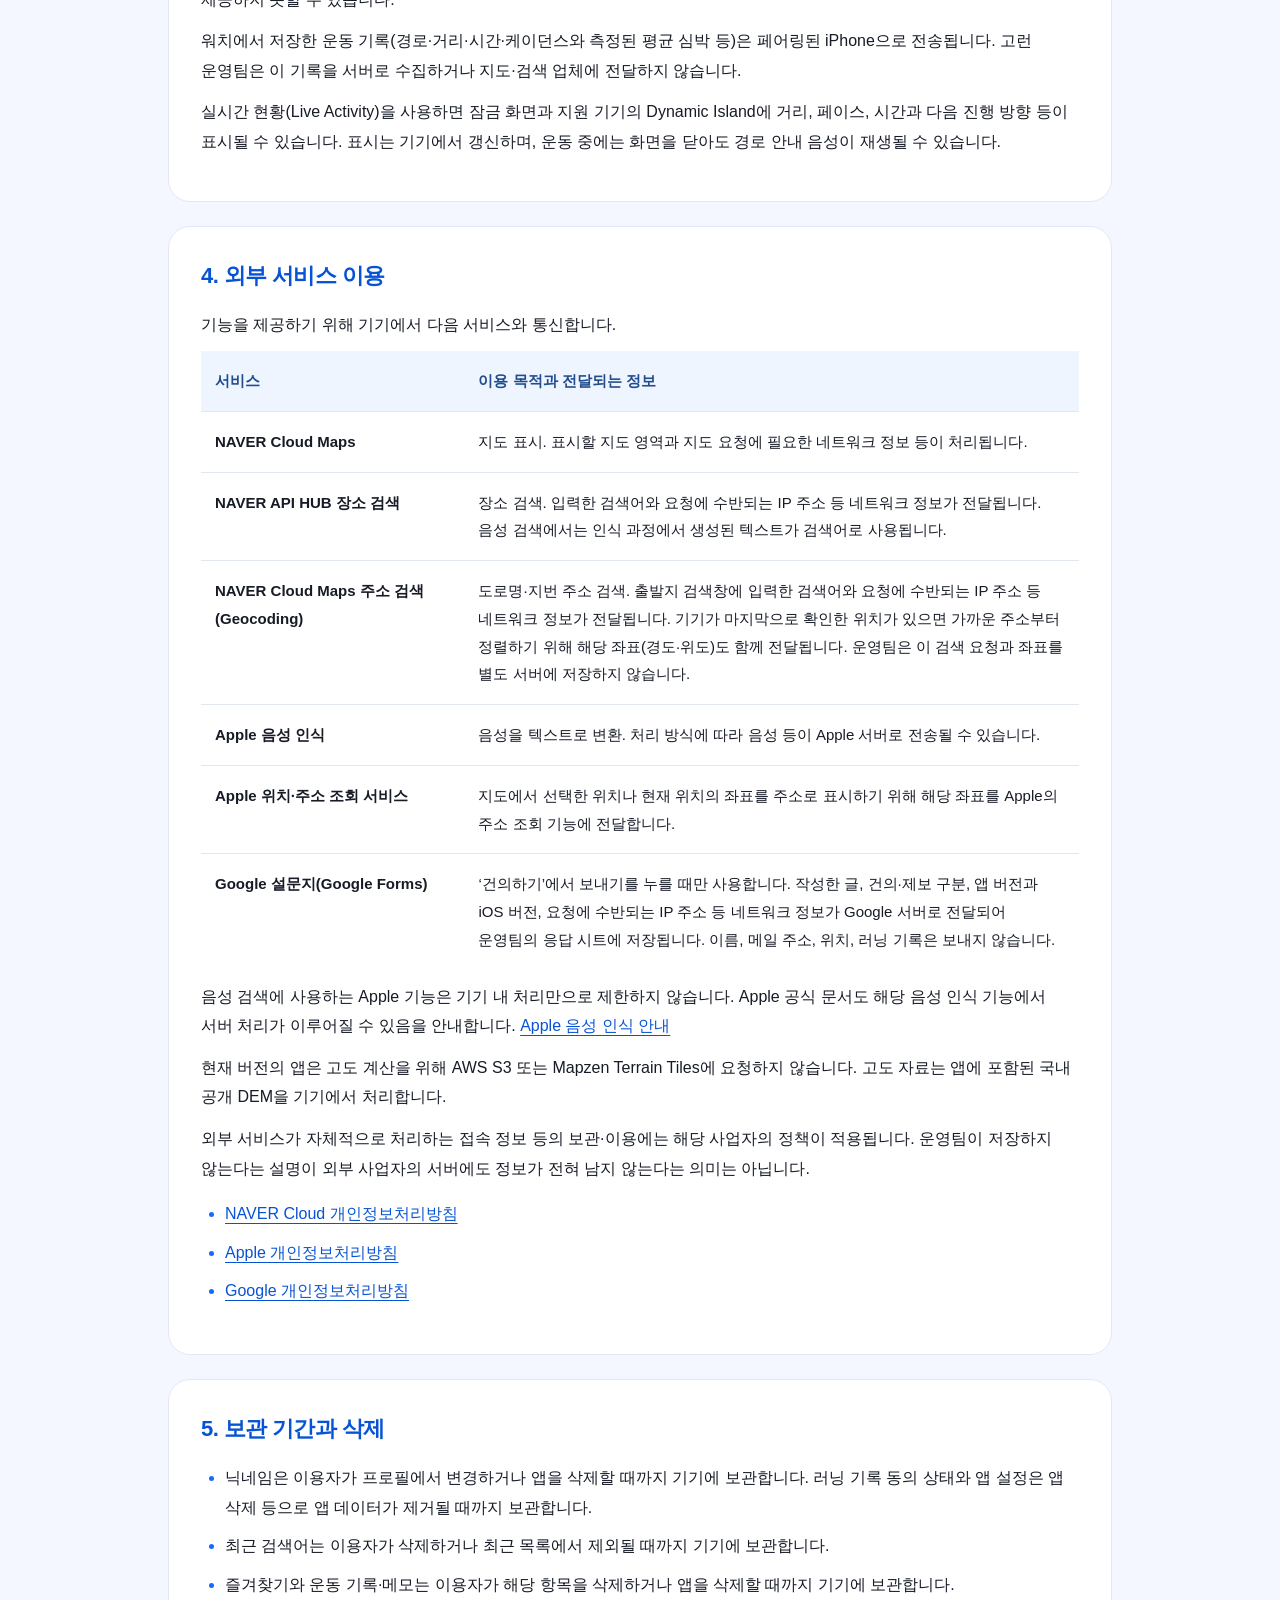
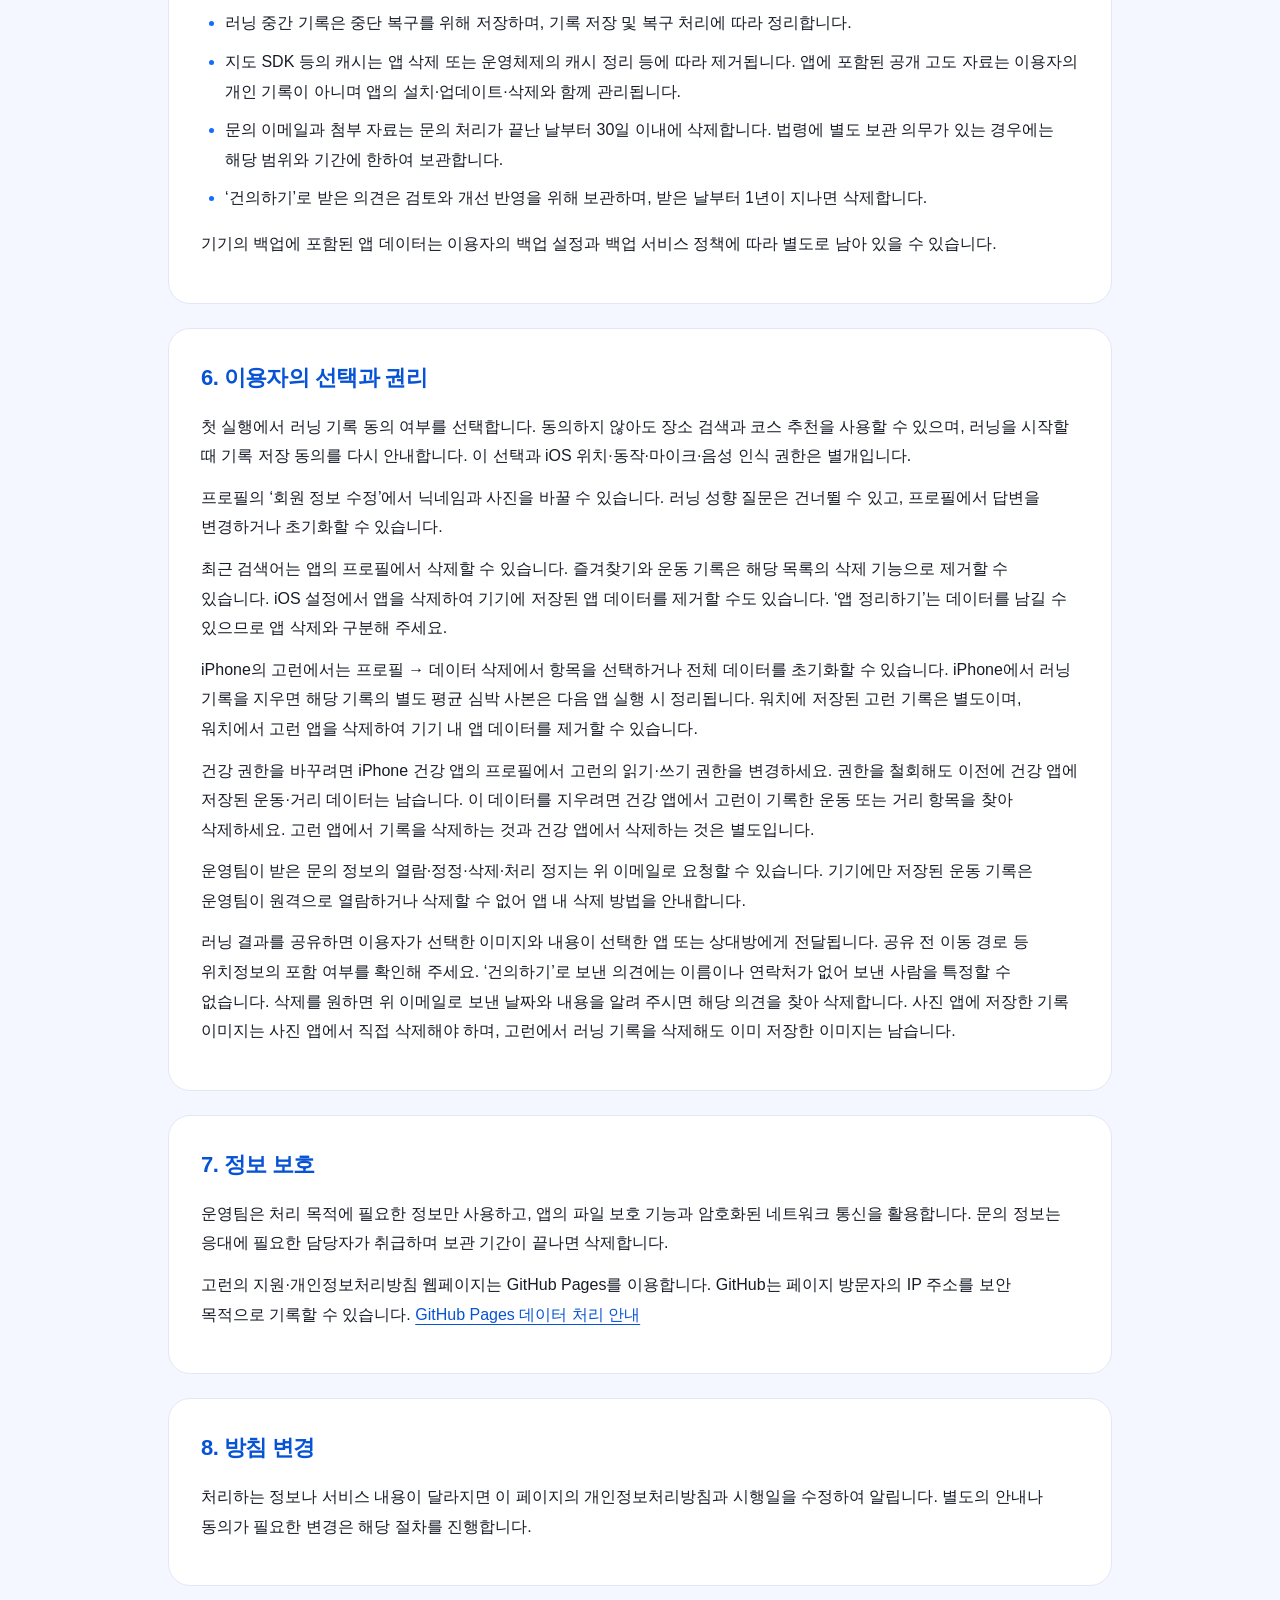
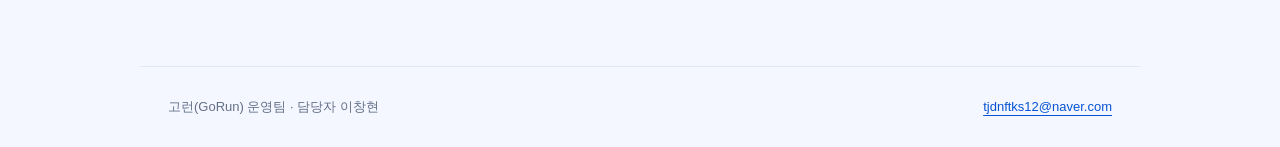
==== commit 792a64b9: "docs: 출발지 주소 검색의 NAVER 지오코딩 전송 처리방침 반영 고런 1.1.4의 도로명·지번 주소 검색이 검색어와 기기가 마지막으로 확인한 위치 좌표를 NAVER Cloud" ====
--- a/privacy.html
+++ b/privacy.html
@@ -1,8 +1,9 @@
 <!doctype html>
 <html lang="ko"><head><meta charset="utf-8"><meta name="viewport" content="width=device-width, initial-scale=1"><title>개인정보처리방침 · 고런 GoRun</title><meta name="description" content="고런의 위치·운동 기록, Apple Watch 심박 및 건강 앱 연동, 기기 간 전송과 데이터 삭제 안내."><meta name="color-scheme" content="light"><meta name="theme-color" content="#136bff"><link rel="icon" type="image/png" href="assets/favicon.png"><link rel="stylesheet" href="styles.css?v=brand-20261023"></head>
-<body><a class="skip" href="#main">본문으로 바로가기</a><header><nav aria-label="주 메뉴"><a class="brand" href="index.html" aria-label="고런 GoRun 이용 안내"><img src="assets/gorun-wordmark.svg" alt="고런 GoRun" width="138" height="46"></a><div class="navlinks"><a href="support.html">고객지원</a><a href="privacy.html" aria-current="page">개인정보처리방침</a></div></nav></header><main id="main"><div class="page-hero"><div class="hero-copy"><div class="eyebrow">PRIVACY POLICY</div><h1>개인정보처리방침</h1><p class="intro">고런(GoRun) 운영팀은 러닝 코스 탐색과 운동 기록 서비스를 제공하기 위해 다음과 같이 정보를 처리합니다.</p></div><img class="hero-mascot" src="assets/gorun-character.webp" alt="" width="190" height="203" decoding="async"></div><p class="meta">최초 시행일: 2026년 10월 22일 · 개정 시행일: 2026년 11월 18일</p><div class="panel contact"><strong>운영자: 고런(GoRun) 운영팀</strong><br>개인정보 보호 담당자: 이창현<br>문의: <a href="mailto:tjdnftks12@naver.com">tjdnftks12@naver.com</a></div><p>Apple Watch, 건강 앱 연동 및 맞춤 코스 관련 내용은 고런 1.1.0부터 해당 기능을 이용할 때 적용됩니다. 러닝 기록 이미지를 사진 앱에 저장하는 내용은 고런 1.1.2부터, 앱 안의 ‘건의하기’ 전송과 건강 앱 러닝 지표 확인 내용은 고런 1.1.3부터 적용됩니다.</p><section><h2>1. 처리하는 정보와 이용 목적</h2><div class="scroll"><table><thead><tr><th scope="col">정보</th><th scope="col">이용 목적</th></tr></thead><tbody><tr><td>현재 위치, 위치 측정 시각·정확도, 이동 경로</td><td>출발점 설정, 코스 안내, 러닝 거리·페이스 계산 및 기록</td></tr><tr><td>러닝 일시·거리·시간·페이스·케이던스, 사용자가 작성한 메모</td><td>운동 결과 표시와 기록 관리</td></tr><tr><td>직접 입력하거나 음성으로 입력한 검색어</td><td>장소 검색, 최근 검색어 및 즐겨찾기 검색 조건 제공</td></tr><tr><td>목표 거리·코스 선호 기준, 직접 측정한 GPS 출발점과 해당 코스</td><td>코스 추천과 저장한 코스 이용</td></tr><tr><td>음성 검색을 사용하는 동안의 마이크 음성</td><td>음성을 검색어로 변환</td></tr><tr><td>사용자가 입력한 닉네임과 선택한 프로필 사진의 사본</td><td>기기 내 프로필과 호칭 표시</td></tr><tr><td>언덕·신호 대기·방향 전환·같은 길 반복에 대한 선호와 우선순위</td><td>개인의 러닝 성향에 맞는 코스 추천</td></tr><tr><td>워치 운동 중 심박수와 평균 심박수</td><td>권한을 허용한 경우 운동 중 심박 확인과 운동 결과 요약</td></tr><tr><td>러닝 기록 동의 여부와 목표 거리 등 앱 설정</td><td>기능 이용 의사 확인과 사용자 설정 유지</td></tr><tr><td>문의 이메일 주소, 문의 내용 및 사용자가 첨부한 자료</td><td>문의 응대와 문제 해결</td></tr><tr><td>‘건의하기’에서 직접 작성한 글, 건의·제보 구분, 앱 버전과 iOS 버전</td><td>의견 확인, 오류 파악과 앱 개선</td></tr></tbody></table></div><p>고런은 회원가입을 요구하지 않습니다. 닉네임은 이 기기의 프로필에 사용하며 계정 생성이나 로그인에 사용하지 않습니다. 운영팀은 광고 표시나 다른 앱·웹사이트에 걸친 이용자 추적을 위한 정보를 수집하지 않습니다.</p></section><section><h2>2. 기기에 저장하는 정보</h2><p>닉네임, 러닝 기록 동의 여부, 최근 검색어, 즐겨찾기 검색 조건, 운동 기록과 메모, 앱 설정은 이용자의 기기에 저장합니다. 닉네임과 동의 상태를 운영팀이나 외부 서비스로 전송하지 않습니다. 운영팀이 별도 서버로 자동 수집하거나 계정별로 동기화하지 않습니다.</p><p>검색으로 만든 즐겨찾기에는 사용자가 입력한 검색어, 목표 거리와 코스 선호 기준을 저장합니다. 이 즐겨찾기를 다시 열면 장소를 재검색하고 경로를 새로 계산합니다. 네이버 검색 응답의 장소명·주소·좌표·원본 링크는 즐겨찾기나 운동 기록에 검색 결과로 보관하지 않습니다.</p><p>기기에서 직접 측정한 GPS 출발점과 독립된 도보망 자료로 만든 코스는 저장할 수 있습니다. 출발점을 검색했더라도 러닝을 완료해 기록을 저장하면, 고런이 자체 도보망으로 계산한 코스 경로·회전 안내와 GPS로 측정한 실제 이동 경로·운동 수치를 기기에 보관할 수 있습니다. 페어링된 Apple Watch에는 다시 달릴 수 있는 코스와 최근 러닝 정보가 전달됩니다.</p><p>코스의 고도·경사 계산에는 앱에 포함된 국토지리정보원 공개 DEM을 읽습니다. 고도 자료를 받기 위해 이용자의 좌표나 지역 타일 정보를 외부 서버로 전송하지 않으며, 실행 중 고도 자료를 다운로드하지 않습니다. 지도 SDK는 지도 표시를 위한 캐시 등 임시 데이터를 사용할 수 있습니다.</p></section><section><h2>3. 기기 권한과 운동 중 표시</h2><ul><li><strong>위치:</strong> 출발점 설정과 러닝 안내·기록에 사용합니다. 러닝 기록 중에는 화면이 꺼지거나 앱이 백그라운드에 있어도 위치를 처리할 수 있습니다.</li><li><strong>마이크·음성 인식:</strong> 이용자가 음성 검색을 실행한 동안 사용합니다. 앱은 입력 음성을 별도의 녹음 파일로 저장하지 않습니다.</li><li><strong>동작 및 피트니스:</strong> iPhone 또는 Apple Watch에서 케이던스를 측정해 운동 중 표시하고 기록합니다.</li><li><strong>건강 앱(HealthKit):</strong> Apple Watch에서 운동을 시작할 때 심박수 읽기와 운동·걷기 및 달리기 거리 쓰기 권한을 요청합니다. 심박 읽기를 허용하면 운동 중 심박수를 표시하고 평균을 기록합니다. 쓰기를 허용하면 완료한 러닝을 건강 앱에 저장합니다. iPhone과 Apple Watch는 고런이 저장한 운동의 중복 저장을 막고, 해당 러닝에 대해 건강 앱이 제공하는 에너지·심박수·러닝 상세 지표와 강도를 기록 화면에 보여주기 위해 건강 정보를 읽습니다. 읽은 건강 정보는 기기 안에서만 사용하며 운영팀이나 외부 서버로 전송하지 않습니다.</li><li><strong>사진(추가 전용):</strong> 러닝 기록 공유 화면에서 ‘이미지 저장’을 선택해 기록 이미지를 사진 앱에 저장할 때 요청합니다. 사진 앱에 새 이미지를 추가하는 권한만 사용하며, 사진 보관함의 사진을 읽거나 운영팀·외부 서버로 전송하지 않습니다. 허용하지 않아도 이미지를 다른 앱으로 공유할 수 있습니다.</li></ul><p>권한은 iOS 설정에서 변경할 수 있습니다. 마이크나 음성 인식 권한을 허용하지 않아도 키보드로 장소를 검색할 수 있습니다. 위치 권한을 제한하면 현재 위치 설정과 러닝 안내·기록이 제한될 수 있으며, 동작 권한을 허용하지 않으면 케이던스를 제공하지 못할 수 있습니다.</p><p>워치에서 저장한 운동 기록(경로·거리·시간·케이던스와 측정된 평균 심박 등)은 페어링된 iPhone으로 전송됩니다. 고런 운영팀은 이 기록을 서버로 수집하거나 지도·검색 업체에 전달하지 않습니다.</p><p>실시간 현황(Live Activity)을 사용하면 잠금 화면과 지원 기기의 Dynamic Island에 거리, 페이스, 시간과 다음 진행 방향 등이 표시될 수 있습니다. 표시는 기기에서 갱신하며, 운동 중에는 화면을 닫아도 경로 안내 음성이 재생될 수 있습니다.</p></section><section><h2>4. 외부 서비스 이용</h2><p>기능을 제공하기 위해 기기에서 다음 서비스와 통신합니다.</p><div class="scroll"><table><thead><tr><th scope="col">서비스</th><th scope="col">이용 목적과 전달되는 정보</th></tr></thead><tbody>
+<body><a class="skip" href="#main">본문으로 바로가기</a><header><nav aria-label="주 메뉴"><a class="brand" href="index.html" aria-label="고런 GoRun 이용 안내"><img src="assets/gorun-wordmark.svg" alt="고런 GoRun" width="138" height="46"></a><div class="navlinks"><a href="support.html">고객지원</a><a href="privacy.html" aria-current="page">개인정보처리방침</a></div></nav></header><main id="main"><div class="page-hero"><div class="hero-copy"><div class="eyebrow">PRIVACY POLICY</div><h1>개인정보처리방침</h1><p class="intro">고런(GoRun) 운영팀은 러닝 코스 탐색과 운동 기록 서비스를 제공하기 위해 다음과 같이 정보를 처리합니다.</p></div><img class="hero-mascot" src="assets/gorun-character.webp" alt="" width="190" height="203" decoding="async"></div><p class="meta">최초 시행일: 2026년 10월 22일 · 개정 시행일: 2026년 11월 19일</p><div class="panel contact"><strong>운영자: 고런(GoRun) 운영팀</strong><br>개인정보 보호 담당자: 이창현<br>문의: <a href="mailto:tjdnftks12@naver.com">tjdnftks12@naver.com</a></div><p>Apple Watch, 건강 앱 연동 및 맞춤 코스 관련 내용은 고런 1.1.0부터 해당 기능을 이용할 때 적용됩니다. 러닝 기록 이미지를 사진 앱에 저장하는 내용은 고런 1.1.2부터, 앱 안의 ‘건의하기’ 전송과 건강 앱 러닝 지표 확인 내용은 고런 1.1.3부터, 도로명·지번 주소 검색 내용은 고런 1.1.4부터 적용됩니다.</p><section><h2>1. 처리하는 정보와 이용 목적</h2><div class="scroll"><table><thead><tr><th scope="col">정보</th><th scope="col">이용 목적</th></tr></thead><tbody><tr><td>현재 위치, 위치 측정 시각·정확도, 이동 경로</td><td>출발점 설정, 코스 안내, 러닝 거리·페이스 계산 및 기록</td></tr><tr><td>러닝 일시·거리·시간·페이스·케이던스, 사용자가 작성한 메모</td><td>운동 결과 표시와 기록 관리</td></tr><tr><td>직접 입력하거나 음성으로 입력한 검색어</td><td>장소·주소 검색, 최근 검색어 및 즐겨찾기 검색 조건 제공</td></tr><tr><td>주소 검색 시 기기가 마지막으로 확인한 위치의 좌표</td><td>가까운 주소부터 검색 결과 정렬</td></tr><tr><td>목표 거리·코스 선호 기준, 직접 측정한 GPS 출발점과 해당 코스</td><td>코스 추천과 저장한 코스 이용</td></tr><tr><td>음성 검색을 사용하는 동안의 마이크 음성</td><td>음성을 검색어로 변환</td></tr><tr><td>사용자가 입력한 닉네임과 선택한 프로필 사진의 사본</td><td>기기 내 프로필과 호칭 표시</td></tr><tr><td>언덕·신호 대기·방향 전환·같은 길 반복에 대한 선호와 우선순위</td><td>개인의 러닝 성향에 맞는 코스 추천</td></tr><tr><td>워치 운동 중 심박수와 평균 심박수</td><td>권한을 허용한 경우 운동 중 심박 확인과 운동 결과 요약</td></tr><tr><td>러닝 기록 동의 여부와 목표 거리 등 앱 설정</td><td>기능 이용 의사 확인과 사용자 설정 유지</td></tr><tr><td>문의 이메일 주소, 문의 내용 및 사용자가 첨부한 자료</td><td>문의 응대와 문제 해결</td></tr><tr><td>‘건의하기’에서 직접 작성한 글, 건의·제보 구분, 앱 버전과 iOS 버전</td><td>의견 확인, 오류 파악과 앱 개선</td></tr></tbody></table></div><p>고런은 회원가입을 요구하지 않습니다. 닉네임은 이 기기의 프로필에 사용하며 계정 생성이나 로그인에 사용하지 않습니다. 운영팀은 광고 표시나 다른 앱·웹사이트에 걸친 이용자 추적을 위한 정보를 수집하지 않습니다.</p></section><section><h2>2. 기기에 저장하는 정보</h2><p>닉네임, 러닝 기록 동의 여부, 최근 검색어, 즐겨찾기 검색 조건, 운동 기록과 메모, 앱 설정은 이용자의 기기에 저장합니다. 닉네임과 동의 상태를 운영팀이나 외부 서비스로 전송하지 않습니다. 운영팀이 별도 서버로 자동 수집하거나 계정별로 동기화하지 않습니다.</p><p>검색으로 만든 즐겨찾기에는 사용자가 입력한 검색어, 목표 거리와 코스 선호 기준을 저장합니다. 이 즐겨찾기를 다시 열면 장소를 재검색하고 경로를 새로 계산합니다. 네이버 검색 응답의 장소명·주소·좌표·원본 링크는 즐겨찾기나 운동 기록에 검색 결과로 보관하지 않습니다.</p><p>기기에서 직접 측정한 GPS 출발점과 독립된 도보망 자료로 만든 코스는 저장할 수 있습니다. 출발점을 검색했더라도 러닝을 완료해 기록을 저장하면, 고런이 자체 도보망으로 계산한 코스 경로·회전 안내와 GPS로 측정한 실제 이동 경로·운동 수치를 기기에 보관할 수 있습니다. 페어링된 Apple Watch에는 다시 달릴 수 있는 코스와 최근 러닝 정보가 전달됩니다.</p><p>코스의 고도·경사 계산에는 앱에 포함된 국토지리정보원 공개 DEM을 읽습니다. 고도 자료를 받기 위해 이용자의 좌표나 지역 타일 정보를 외부 서버로 전송하지 않으며, 실행 중 고도 자료를 다운로드하지 않습니다. 지도 SDK는 지도 표시를 위한 캐시 등 임시 데이터를 사용할 수 있습니다.</p></section><section><h2>3. 기기 권한과 운동 중 표시</h2><ul><li><strong>위치:</strong> 출발점 설정과 러닝 안내·기록에 사용합니다. 러닝 기록 중에는 화면이 꺼지거나 앱이 백그라운드에 있어도 위치를 처리할 수 있습니다.</li><li><strong>마이크·음성 인식:</strong> 이용자가 음성 검색을 실행한 동안 사용합니다. 앱은 입력 음성을 별도의 녹음 파일로 저장하지 않습니다.</li><li><strong>동작 및 피트니스:</strong> iPhone 또는 Apple Watch에서 케이던스를 측정해 운동 중 표시하고 기록합니다.</li><li><strong>건강 앱(HealthKit):</strong> Apple Watch에서 운동을 시작할 때 심박수 읽기와 운동·걷기 및 달리기 거리 쓰기 권한을 요청합니다. 심박 읽기를 허용하면 운동 중 심박수를 표시하고 평균을 기록합니다. 쓰기를 허용하면 완료한 러닝을 건강 앱에 저장합니다. iPhone과 Apple Watch는 고런이 저장한 운동의 중복 저장을 막고, 해당 러닝에 대해 건강 앱이 제공하는 에너지·심박수·러닝 상세 지표와 강도를 기록 화면에 보여주기 위해 건강 정보를 읽습니다. 읽은 건강 정보는 기기 안에서만 사용하며 운영팀이나 외부 서버로 전송하지 않습니다.</li><li><strong>사진(추가 전용):</strong> 러닝 기록 공유 화면에서 ‘이미지 저장’을 선택해 기록 이미지를 사진 앱에 저장할 때 요청합니다. 사진 앱에 새 이미지를 추가하는 권한만 사용하며, 사진 보관함의 사진을 읽거나 운영팀·외부 서버로 전송하지 않습니다. 허용하지 않아도 이미지를 다른 앱으로 공유할 수 있습니다.</li></ul><p>권한은 iOS 설정에서 변경할 수 있습니다. 마이크나 음성 인식 권한을 허용하지 않아도 키보드로 장소를 검색할 수 있습니다. 위치 권한을 제한하면 현재 위치 설정과 러닝 안내·기록이 제한될 수 있으며, 동작 권한을 허용하지 않으면 케이던스를 제공하지 못할 수 있습니다.</p><p>워치에서 저장한 운동 기록(경로·거리·시간·케이던스와 측정된 평균 심박 등)은 페어링된 iPhone으로 전송됩니다. 고런 운영팀은 이 기록을 서버로 수집하거나 지도·검색 업체에 전달하지 않습니다.</p><p>실시간 현황(Live Activity)을 사용하면 잠금 화면과 지원 기기의 Dynamic Island에 거리, 페이스, 시간과 다음 진행 방향 등이 표시될 수 있습니다. 표시는 기기에서 갱신하며, 운동 중에는 화면을 닫아도 경로 안내 음성이 재생될 수 있습니다.</p></section><section><h2>4. 외부 서비스 이용</h2><p>기능을 제공하기 위해 기기에서 다음 서비스와 통신합니다.</p><div class="scroll"><table><thead><tr><th scope="col">서비스</th><th scope="col">이용 목적과 전달되는 정보</th></tr></thead><tbody>
 <tr><td>NAVER Cloud Maps</td><td>지도 표시. 표시할 지도 영역과 지도 요청에 필요한 네트워크 정보 등이 처리됩니다.</td></tr>
 <tr><td>NAVER API HUB 장소 검색</td><td>장소 검색. 입력한 검색어와 요청에 수반되는 IP 주소 등 네트워크 정보가 전달됩니다. 음성 검색에서는 인식 과정에서 생성된 텍스트가 검색어로 사용됩니다.</td></tr>
+<tr><td>NAVER Cloud Maps 주소 검색(Geocoding)</td><td>도로명·지번 주소 검색. 출발지 검색창에 입력한 검색어와 요청에 수반되는 IP 주소 등 네트워크 정보가 전달됩니다. 기기가 마지막으로 확인한 위치가 있으면 가까운 주소부터 정렬하기 위해 해당 좌표(경도·위도)도 함께 전달됩니다. 운영팀은 이 검색 요청과 좌표를 별도 서버에 저장하지 않습니다.</td></tr>
 <tr><td>Apple 음성 인식</td><td>음성을 텍스트로 변환. 처리 방식에 따라 음성 등이 Apple 서버로 전송될 수 있습니다.</td></tr>
 <tr><td>Apple 위치·주소 조회 서비스</td><td>지도에서 선택한 위치나 현재 위치의 좌표를 주소로 표시하기 위해 해당 좌표를 Apple의 주소 조회 기능에 전달합니다.</td></tr>
 <tr><td>Google 설문지(Google Forms)</td><td>‘건의하기’에서 보내기를 누를 때만 사용합니다. 작성한 글, 건의·제보 구분, 앱 버전과 iOS 버전, 요청에 수반되는 IP 주소 등 네트워크 정보가 Google 서버로 전달되어 운영팀의 응답 시트에 저장됩니다. 이름, 메일 주소, 위치, 러닝 기록은 보내지 않습니다.</td></tr>
